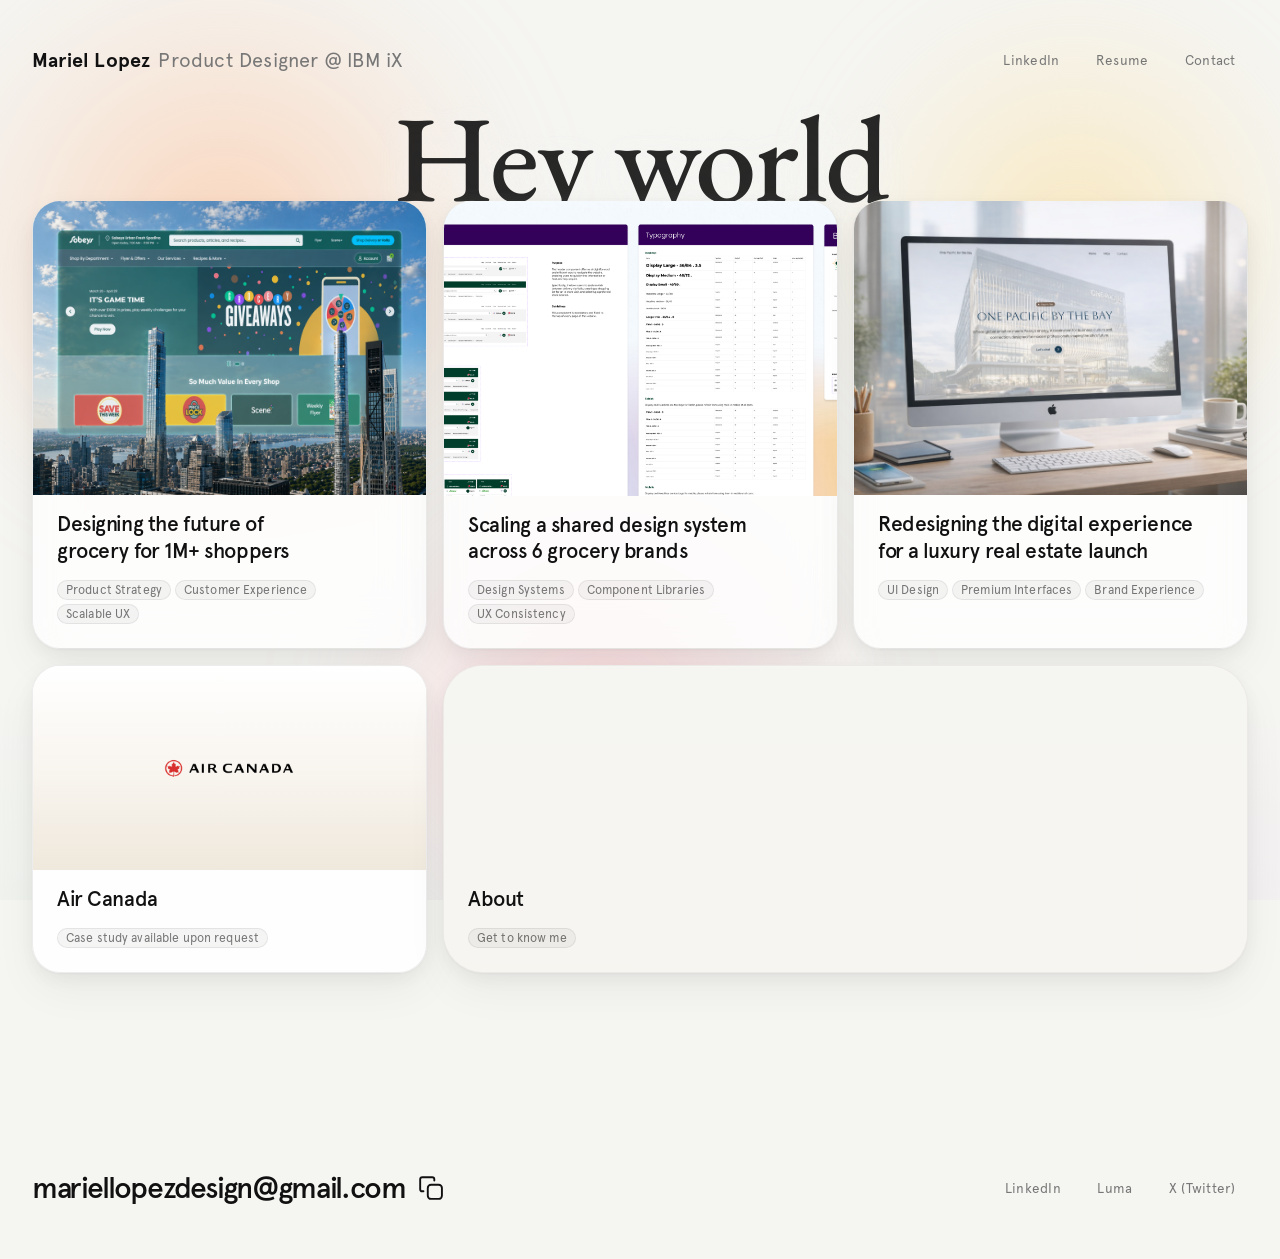
==== index.html @ 3e0211f6 "Remove dark mode and the theme toggle across the site. Keep the site light-only by dropping the togg" ====
<!DOCTYPE html>
<html lang="en">
<head>
  <meta charset="UTF-8" />
  <meta name="viewport" content="width=device-width, initial-scale=1.0" />
  <title>Mariel Lopez</title>
  <link rel="icon" type="image/png" sizes="32x32" href="favicon-32x32.png" />
  <link rel="icon" type="image/png" sizes="16x16" href="favicon-16x16.png" />
  <link rel="icon" type="image/png" href="favicon.png" />
  <link rel="apple-touch-icon" sizes="180x180" href="apple-touch-icon.png" />
  <link rel="shortcut icon" href="favicon.png" />
  <link rel="preconnect" href="https://fonts.googleapis.com" />
  <link rel="preconnect" href="https://fonts.gstatic.com" crossorigin />
  <link href="https://fonts.googleapis.com/css2?family=EB+Garamond:wght@400;500;600&display=swap" rel="stylesheet" />
  <link rel="stylesheet" href="fonts.css" />
  <link rel="stylesheet" href="spacing.css" />
  <link rel="stylesheet" href="nav.css" />
  <link rel="stylesheet" href="theme.css" />
  <link rel="stylesheet" href="page-transitions.css" />
  <link rel="stylesheet" href="layout.css" />
  <link rel="stylesheet" href="hover.css" />
  <link rel="stylesheet" href="icons.css" />
  <link rel="stylesheet" href="copy-email.css" />
  <style>
    *, *::before, *::after { box-sizing: border-box; margin: 0; padding: 0; }
    html {
      scroll-behavior: smooth;
      -webkit-text-size-adjust: 100%;
      text-size-adjust: 100%;
      overflow-x: visible;
      overflow-y: visible;
    }

    :root {
      --mono-serif: "Apercu Pro", "Helvetica Neue", Helvetica, Geist, Arial, sans-serif;
    }

    body {
      background: var(--page-bg);
      color: var(--body-color);
      overflow-x: visible;
      overflow-y: auto;
      --card-tag-font-size: clamp(11px, 0.95vw, 13px);
      --card-title-font-size: var(--h3-font-size);
    }

    .mono-nav .nav-etc {
      position: relative;
    }

    .mono-nav .nav-etc-tip {
      position: absolute;
      top: calc(100% + var(--popover-offset));
      left: 50%;
      transform: translateX(-50%);
      background: #fff;
      border: 1px solid rgba(0, 0, 0, 0.12);
      border-radius: 100px;
      padding: var(--popover-pad-y) var(--space-16);
      font-family: var(--mono-serif);
      font-size: 12px;
      font-weight: 300;
      font-style: italic;
      color: #555;
      text-transform: none;
      white-space: nowrap;
      pointer-events: none;
      opacity: 0;
      transition: opacity 0.2s ease;
      box-shadow: 0 4px 16px rgba(0, 0, 0, 0.06);
      z-index: 20;
    }

    .mono-nav .nav-etc:hover .nav-etc-tip,
    .mono-nav .nav-etc:focus-visible .nav-etc-tip {
      opacity: 1;
    }

    .visually-hidden {
      position: absolute;
      width: 1px;
      height: 1px;
      padding: 0;
      margin: -1px;
      overflow: hidden;
      clip: rect(0, 0, 0, 0);
      white-space: nowrap;
      border: 0;
    }

    .hero-sans {
      font-family: var(--mono-serif);
      max-width: 1440px;
      margin: 0 auto;
      padding: 0 0 var(--space-48);
    }

    .hero-sans-grid {
      display: grid;
      grid-template-columns: minmax(0, 1fr) minmax(260px, 0.95fr);
      gap: var(--space-64);
      align-items: center;
      margin-bottom: var(--space-48);
    }

    .hero-sans-copy {
      max-width: none;
      width: 100%;
    }

    .hero-sans-lead {
      font-size: clamp(22px, 2.35vw, 32px);
      font-weight: 400;
      line-height: 1.35;
      letter-spacing: -0.01em;
      color: #111;
    }

    .hero-sans-lead-muted {
      font-weight: 400;
      color: #777;
      letter-spacing: -0.01em;
    }

    .hero-sans-sub {
      margin-top: var(--space-24);
      font-size: clamp(15px, 1.35vw, 18px);
      font-weight: 400;
      line-height: 1.45;
      color: #111;
      opacity: 0.92;
    }

    .hero-sans-visual {
      display: flex;
      align-items: center;
      justify-content: center;
    }

    @keyframes blob1 {
      0%, 100% { transform: translate(0%, 0%)   scale(1);    }
      50%       { transform: translate(12%, 18%) scale(1.1);  }
    }
    @keyframes blob2 {
      0%, 100% { transform: translate(0%, 0%)    scale(1);    }
      50%       { transform: translate(18%, -10%) scale(0.93); }
    }
    @keyframes blob3 {
      0%, 100% { transform: translate(0%, 0%)    scale(1);    }
      50%       { transform: translate(-14%, 14%) scale(1.06); }
    }
    @keyframes blob4 {
      0%, 100% { transform: translate(0%, 0%)     scale(1);   }
      50%       { transform: translate(-16%, -18%) scale(1.12);}
    }
    @keyframes blob5 {
      0%, 100% { transform: translate(0%, 0%)   scale(1);    }
      50%       { transform: translate(8%, -12%) scale(0.9);  }
    }

    .hero-orb {
      width: min(100%, 520px);
      aspect-ratio: 1;
      border-radius: 50%;
      overflow: hidden;
      position: relative;
      flex-shrink: 0;
      background: #f0edf8;
    }

    .orb-blob {
      position: absolute;
      border-radius: 50%;
    }

    .orb-blob-1 {
      width: 80%; height: 80%;
      top: -20%; left: 0%;
      background: radial-gradient(circle, #8899e8 0%, transparent 68%);
      filter: blur(30px);
      animation: blob1 11s ease-in-out infinite;
    }

    .orb-blob-2 {
      width: 70%; height: 70%;
      top: 10%; left: -15%;
      background: radial-gradient(circle, #80c8d0 0%, transparent 68%);
      filter: blur(26px);
      animation: blob2 13s ease-in-out infinite;
    }

    .orb-blob-3 {
      width: 75%; height: 75%;
      top: 15%; right: -10%;
      background: radial-gradient(circle, #cc99d8 0%, transparent 68%);
      filter: blur(34px);
      animation: blob3 9s ease-in-out infinite;
    }

    .orb-blob-4 {
      width: 60%; height: 60%;
      bottom: -15%; right: 0%;
      background: radial-gradient(circle, #f09050 0%, transparent 68%);
      filter: blur(28px);
      animation: blob4 15s ease-in-out infinite;
    }

    .orb-blob-5 {
      width: 65%; height: 65%;
      top: 20%; left: 18%;
      background: radial-gradient(circle, #e0c8f0 0%, transparent 68%);
      filter: blur(38px);
      animation: blob5 12s ease-in-out infinite;
    }

    /* Wrapper is the positioning + hover context; tooltip is out-of-flow so it never pushes lines apart. */
    .hero-mono-star-tt {
      position: relative;
      display: inline-block;
      vertical-align: baseline;
    }

    .hero-mono-star-keyword {
      color: #111;
      font-weight: 500;
      text-decoration: underline;
      text-decoration-thickness: 1px;
      text-underline-offset: 3px;
      text-decoration-color: rgba(0, 0, 0, 0.35);
      cursor: pointer;
      transition: color 0.15s ease, text-decoration-color 0.15s ease, text-decoration-thickness 0.15s ease;
    }

    .hero-mono-star-keyword:hover,
    .hero-mono-star-keyword:focus-visible {
      color: #000;
      text-decoration-color: currentColor;
      text-decoration-thickness: 1.5px;
    }

    .hero-mono-star-cardtip {
      position: absolute;
      top: calc(100% + var(--popover-offset));
      right: 0;
      left: auto;
      width: max-content;
      max-width: min(260px, 62vw);
      padding: var(--popover-pad-y) var(--popover-pad-x);
      font-family: var(--mono-serif);
      font-size: clamp(11px, 1.05vw, 13px);
      font-weight: 400;
      line-height: 1.25;
      color: #111;
      text-align: left;
      text-decoration: none;
      border: 1px solid rgba(0, 0, 0, 0.12);
      border-radius: 8px;
      background: rgba(255, 255, 255, 0.96);
      box-shadow: 0 6px 20px rgba(0, 0, 0, 0.08);
      opacity: 0;
      visibility: hidden;
      z-index: 25;
      pointer-events: none;
      transition: opacity 0.18s ease, visibility 0.18s ease;
    }

    .hero-mono-star-tt:hover .hero-mono-star-cardtip,
    .hero-mono-star-tt:focus-within .hero-mono-star-cardtip {
      opacity: 1;
      visibility: visible;
    }

    .hero-mono-star-cardtip-title {
      display: block;
      font-weight: 600;
    }

    .hero-mono-star-cardtip-domain {
      display: block;
      margin-top: 0.15em;
      font-weight: 300;
      font-style: italic;
      opacity: 0.72;
    }

    @media (hover: none) {
      .hero-mono-star-tt:hover .hero-mono-star-cardtip {
        opacity: 0;
        visibility: hidden;
      }

      .hero-mono-star-tt:focus-within .hero-mono-star-cardtip {
        opacity: 1;
        visibility: visible;
      }
    }

    .hero-mono-scroll {
      display: block;
      width: fit-content;
      margin: 0 auto;
      font-family: var(--mono-serif);
      font-size: clamp(14px, 1.25vw, 17px);
      color: #111;
      text-decoration: none;
      letter-spacing: 0.06em;
      opacity: 0.72;
      transition: opacity 0.2s ease, transform 220ms cubic-bezier(0.22, 1, 0.36, 1), letter-spacing 180ms ease;
    }

    .hero-mono-scroll:hover,
    .hero-mono-scroll:focus-visible {
      opacity: 0.4;
    }

    /* ── BACKGROUND BLOBS ── */
    .bg-blobs {
      position: fixed;
      inset: 0;
      z-index: 0;
      pointer-events: none;
      overflow: hidden;
    }

    .bg-blob {
      position: absolute;
      border-radius: 50%;
      transition: opacity 0.45s cubic-bezier(0.22, 1, 0.36, 1);
    }

    /* Accent blobs — hidden by default, revealed on card hover */
    .bg-accent {
      opacity: 0;
      animation: none !important;
    }

    /* Sobeys — muted sage green */
    .bg-accent-sobeys-1 {
      width: 62vw; height: 62vw;
      top: -14%; left: -8%;
      background: radial-gradient(circle, rgba(155, 205, 175, 0.58) 0%, rgba(155, 205, 175, 0.18) 40%, transparent 62%);
      filter: blur(58px);
    }
    .bg-accent-sobeys-2 {
      width: 50vw; height: 50vw;
      bottom: -8%; right: 8%;
      background: radial-gradient(circle, rgba(135, 190, 158, 0.44) 0%, rgba(135, 190, 158, 0.12) 40%, transparent 62%);
      filter: blur(64px);
    }

    /* Design Systems — pale lavender */
    .bg-accent-design-1 {
      width: 60vw; height: 60vw;
      top: -10%; right: -8%;
      background: radial-gradient(circle, rgba(195, 178, 232, 0.58) 0%, rgba(195, 178, 232, 0.18) 40%, transparent 62%);
      filter: blur(58px);
    }
    .bg-accent-design-2 {
      width: 48vw; height: 48vw;
      bottom: -10%; left: 8%;
      background: radial-gradient(circle, rgba(172, 155, 218, 0.44) 0%, rgba(172, 155, 218, 0.12) 40%, transparent 62%);
      filter: blur(62px);
    }

    /* Air Canada — brand red */
    .bg-accent-air-canada-1 {
      width: 60vw; height: 60vw;
      top: -12%; left: -6%;
      background: radial-gradient(circle, rgba(230, 45, 65, 0.55) 0%, rgba(230, 45, 65, 0.17) 40%, transparent 62%);
      filter: blur(58px);
    }
    .bg-accent-air-canada-2 {
      width: 52vw; height: 52vw;
      bottom: -10%; right: 6%;
      background: radial-gradient(circle, rgba(200, 32, 52, 0.42) 0%, rgba(200, 32, 52, 0.11) 40%, transparent 62%);
      filter: blur(62px);
    }

    /* One Pacific — warm amber gold */
    .bg-accent-pacific-1 {
      width: 58vw; height: 58vw;
      top: -12%; right: -4%;
      background: radial-gradient(circle, rgba(235, 205, 140, 0.58) 0%, rgba(235, 205, 140, 0.18) 40%, transparent 62%);
      filter: blur(56px);
    }
    .bg-accent-pacific-2 {
      width: 48vw; height: 48vw;
      bottom: -12%; left: 14%;
      background: radial-gradient(circle, rgba(218, 185, 112, 0.44) 0%, rgba(218, 185, 112, 0.12) 40%, transparent 62%);
      filter: blur(60px);
    }

    /* About — soft sky / steel blue */
    .bg-accent-about-1 {
      width: 60vw; height: 60vw;
      top: -10%; right: -8%;
      background: radial-gradient(circle, rgba(190, 214, 232, 0.56) 0%, rgba(190, 214, 232, 0.17) 40%, transparent 62%);
      filter: blur(58px);
    }
    .bg-accent-about-2 {
      width: 48vw; height: 48vw;
      bottom: -10%; left: 8%;
      background: radial-gradient(circle, rgba(168, 196, 218, 0.42) 0%, rgba(168, 196, 218, 0.11) 40%, transparent 62%);
      filter: blur(62px);
    }

    /* Fade out base blobs on any featured card hover */
    body:has(.project-card--accent-sobeys:hover) .bg-blob-1,
    body:has(.project-card--accent-sobeys:hover) .bg-blob-2,
    body:has(.project-card--accent-sobeys:hover) .bg-blob-3,
    body:has(.project-card--accent-design-systems:hover) .bg-blob-1,
    body:has(.project-card--accent-design-systems:hover) .bg-blob-2,
    body:has(.project-card--accent-design-systems:hover) .bg-blob-3,
    body:has(.project-card--accent-one-pacific:hover) .bg-blob-1,
    body:has(.project-card--accent-one-pacific:hover) .bg-blob-2,
    body:has(.project-card--accent-one-pacific:hover) .bg-blob-3,
    body:has(.project-card--accent-air-canada:hover) .bg-blob-1,
    body:has(.project-card--accent-air-canada:hover) .bg-blob-2,
    body:has(.project-card--accent-air-canada:hover) .bg-blob-3,
    body:has(.project-card--accent-about:hover) .bg-blob-1,
    body:has(.project-card--accent-about:hover) .bg-blob-2,
    body:has(.project-card--accent-about:hover) .bg-blob-3,
    body:has(.project-card--accent-air-canada:focus-visible) .bg-blob-1,
    body:has(.project-card--accent-air-canada:focus-visible) .bg-blob-2,
    body:has(.project-card--accent-air-canada:focus-visible) .bg-blob-3,
    body:has(.project-card--accent-about:focus-visible) .bg-blob-1,
    body:has(.project-card--accent-about:focus-visible) .bg-blob-2,
    body:has(.project-card--accent-about:focus-visible) .bg-blob-3 { opacity: 0; }

    /* Fade in Sobeys blobs */
    body:has(.project-card--accent-sobeys:hover) .bg-accent-sobeys-1,
    body:has(.project-card--accent-sobeys:hover) .bg-accent-sobeys-2 { opacity: 1; }

    /* Fade in Design Systems blobs */
    body:has(.project-card--accent-design-systems:hover) .bg-accent-design-1,
    body:has(.project-card--accent-design-systems:hover) .bg-accent-design-2 { opacity: 1; }

    /* Fade in One Pacific blobs */
    body:has(.project-card--accent-one-pacific:hover) .bg-accent-pacific-1,
    body:has(.project-card--accent-one-pacific:hover) .bg-accent-pacific-2 { opacity: 1; }

    /* Fade in Air Canada blobs */
    body:has(.project-card--accent-air-canada:hover) .bg-accent-air-canada-1,
    body:has(.project-card--accent-air-canada:hover) .bg-accent-air-canada-2,
    body:has(.project-card--accent-air-canada:focus-visible) .bg-accent-air-canada-1,
    body:has(.project-card--accent-air-canada:focus-visible) .bg-accent-air-canada-2 { opacity: 1; }

    /* Fade in About blobs */
    body:has(.project-card--accent-about:hover) .bg-accent-about-1,
    body:has(.project-card--accent-about:hover) .bg-accent-about-2,
    body:has(.project-card--accent-about:focus-visible) .bg-accent-about-1,
    body:has(.project-card--accent-about:focus-visible) .bg-accent-about-2 { opacity: 1; }

    @media (prefers-reduced-motion: reduce) {
      .bg-blob { transition: none !important; }
    }

    .bg-blob-1 {
      width: 55vw; height: 55vw;
      top: -12%; left: -10%;
      background: radial-gradient(circle, rgba(255, 185, 140, 0.58) 0%, rgba(255, 185, 140, 0.18) 38%, transparent 62%);
      filter: blur(48px);
      animation: bg-drift-1 24s ease-in-out infinite;
    }

    .bg-blob-2 {
      width: 48vw; height: 48vw;
      top: -8%; right: -8%;
      background: radial-gradient(circle, rgba(255, 220, 140, 0.52) 0%, rgba(255, 220, 140, 0.16) 36%, transparent 60%);
      filter: blur(44px);
      animation: bg-drift-2 30s ease-in-out infinite;
    }

    .bg-blob-3 {
      width: 50vw; height: 50vw;
      bottom: -15%; left: 22%;
      background: radial-gradient(circle, rgba(255, 175, 185, 0.48) 0%, rgba(255, 175, 185, 0.14) 36%, transparent 60%);
      filter: blur(52px);
      animation: bg-drift-3 27s ease-in-out infinite;
    }

    .bg-noise {
      position: fixed;
      inset: 0;
      z-index: 0;
      pointer-events: none;
      background: url("textures/noise.png") repeat / 220px;
      opacity: 0.045;
      mix-blend-mode: multiply;
    }

    @keyframes bg-drift-1 {
      0%, 100% { transform: translate(0%,   0%);  }
      33%       { transform: translate(9%,  14%);  }
      66%       { transform: translate(-4%, 20%);  }
    }

    @keyframes bg-drift-2 {
      0%, 100% { transform: translate(0%,   0%);  }
      33%       { transform: translate(-11%, 9%);  }
      66%       { transform: translate(7%,  16%);  }
    }

    @keyframes bg-drift-3 {
      0%, 100% { transform: translate(0%,    0%); }
      33%       { transform: translate(13%,  -9%); }
      66%       { transform: translate(-7%, -13%); }
    }

    @media (prefers-reduced-motion: reduce) {
      .bg-blob { animation: none !important; }
    }

    @media (max-width: 768px) {
      .hero-sans-grid {
        grid-template-columns: 1fr;
        gap: var(--space-32);
      }

      .hero-sans-visual {
        order: -1;
        justify-content: flex-start;
      }

      .hero-orb {
        width: min(100%, 380px);
      }
    }

    .page {
      position: relative;
      z-index: 1;
      display: flex;
      flex-direction: column;
      align-items: stretch;
      gap: var(--page-section-gap);
      box-sizing: border-box;
      overflow-x: visible;
      overflow-y: visible;
    }

    /* ── FEATURED WORK ── */
    .work-section {
      width: 100%;
      position: relative;
      z-index: 1;
      overflow: visible;
      scroll-margin-top: var(--space-96);
      margin-top: 0;
      margin-bottom: 0;
      padding-bottom: 0;
    }

    .cards-grid {
      position: relative;
      z-index: 1;
      margin-top: 24px;
      margin-bottom: 0;
      padding-bottom: 0;
      transform: none;
      display: grid;
      grid-template-columns: repeat(3, minmax(0, 1fr));
      gap: var(--card-grid-gap-tight);
      align-items: stretch;
    }

    @media (min-width: 901px) {
      .home-page .cards-grid {
        width: 100%;
        margin-top: -8px;
        margin-left: auto;
        margin-right: auto;
        position: relative;
        z-index: 2;
        transform: none;
        grid-template-columns: repeat(3, 1fr);
        column-gap: var(--space-16);
        row-gap: var(--card-grid-gap-tight);
        align-items: stretch;
      }

      .cards-grid .project-card {
        position: relative;
        z-index: 2;
        background: rgba(255, 255, 255, 0.9);
        backdrop-filter: blur(22px) saturate(1.04);
        -webkit-backdrop-filter: blur(22px) saturate(1.04);
      }

      /* Top row: page-tinted gradient so cards melt into hero title below */
      .home-page .cards-grid .project-card:nth-child(-n+3):not(.about-card) {
        background: var(--hero-card-top-blend) !important;
        box-shadow:
          inset 0 28px 52px -20px color-mix(in srgb, var(--page-bg) 55%, transparent),
          0 6px 22px rgba(0, 0, 0, 0.055),
          0 18px 44px rgba(0, 0, 0, 0.048),
          0 1px 3px rgba(0, 0, 0, 0.04);
      }

      html.dark-theme .home-page .cards-grid .project-card:nth-child(-n+3):not(.about-card) {
        box-shadow:
          inset 0 32px 56px -18px color-mix(in srgb, var(--page-bg) 70%, transparent),
          0 6px 22px rgba(0, 0, 0, 0.2),
          0 18px 44px rgba(0, 0, 0, 0.16),
          0 1px 3px rgba(0, 0, 0, 0.12);
      }

      .cards-grid .project-card:nth-child(-n+3) {
        margin-top: 0;
        align-self: stretch;
        border-top: none;
      }

      .cards-grid .project-card:nth-child(-n+3) .card-image {
        flex: 0 0 auto;
        aspect-ratio: 4 / 3;
        max-height: none;
        margin: 0;
        width: 100%;
      }

      .cards-grid .project-card:nth-child(-n+3) .card-footer {
        padding: var(--card-footer-padding);
      }

      .cards-grid .project-card:nth-child(n+4),
      .cards-grid .second-row-card {
        min-height: var(--card-min-row-secondary);
        height: 100%;
        align-self: stretch;
      }

      .cards-grid .second-row-card .card-footer {
        min-height: 0;
        margin-top: 0;
        padding: var(--space-16) var(--space-24) var(--space-24);
        gap: var(--card-secondary-title-gap);
      }

      .cards-grid .second-row-card .card-title-wrap,
      .cards-grid .second-row-card .card-tags {
        margin-top: 0;
        margin-bottom: 0;
      }

      .cards-grid .air-canada-card .card-image {
        flex: 1 1 auto;
        aspect-ratio: unset;
        height: auto;
        min-height: var(--card-air-canada-media);
        max-height: none;
        margin: 0;
        width: 100%;
        display: flex;
        align-items: center;
        justify-content: center;
      }
    }

    @media (max-width: 985px) {
      .cards-grid {
        max-width: none;
        margin: 0;
        width: 100%;
      }
    }

    .project-card {
      container-type: inline-size;
      position: relative;
      z-index: 1;
      isolation: isolate;
      height: 100%;
      align-self: stretch;
      background: var(--surface-glass);
      backdrop-filter: blur(20px);
      -webkit-backdrop-filter: blur(20px);
      border: 1px solid var(--surface-border);
      border-radius: 28px;
      overflow: hidden;
      display: flex;
      flex-direction: column;
      gap: 0;
      text-decoration: none;
      color: var(--page-ink);
      box-shadow:
        0 6px 22px rgba(0, 0, 0, 0.055),
        0 18px 44px rgba(0, 0, 0, 0.048),
        0 1px 3px rgba(0, 0, 0, 0.04);
      transition:
        box-shadow 0.35s ease,
        background 0.35s ease,
        border-color 0.35s ease;
    }

    .project-card:not(.no-hover):hover,
    .project-card:not(.no-hover):focus-visible {
      box-shadow:
        0 14px 42px rgba(0, 0, 0, 0.092),
        0 36px 76px rgba(0, 0, 0, 0.068),
        0 4px 14px rgba(0, 0, 0, 0.045);
      background: var(--surface-glass-hover);
    }

    /* Featured project cards — subtle brand-tinted ambient shadow on hover */
    .project-card--accent-sobeys:hover,
    .project-card--accent-sobeys:focus-visible {
      box-shadow:
        0 14px 42px rgba(0, 0, 0, 0.078),
        0 36px 78px rgba(28, 118, 102, 0.22),
        0 10px 34px rgba(18, 92, 82, 0.12),
        0 4px 14px rgba(12, 72, 64, 0.06);
    }

    .project-card--accent-design-systems:hover,
    .project-card--accent-design-systems:focus-visible {
      box-shadow:
        0 14px 42px rgba(0, 0, 0, 0.078),
        0 36px 78px rgba(92, 68, 168, 0.21),
        0 10px 36px rgba(72, 52, 148, 0.11),
        0 4px 14px rgba(56, 42, 128, 0.055);
    }

    .project-card--accent-one-pacific:hover,
    .project-card--accent-one-pacific:focus-visible {
      box-shadow:
        0 14px 42px rgba(0, 0, 0, 0.078),
        0 36px 78px rgba(176, 138, 72, 0.24),
        0 10px 34px rgba(148, 112, 48, 0.13),
        0 4px 14px rgba(128, 96, 40, 0.065);
    }

    .project-card--accent-air-canada:hover,
    .project-card--accent-air-canada:focus-visible {
      box-shadow:
        0 14px 42px rgba(0, 0, 0, 0.078),
        0 36px 78px rgba(210, 38, 58, 0.24),
        0 10px 34px rgba(185, 28, 48, 0.13),
        0 4px 14px rgba(160, 22, 42, 0.065);
    }

    .project-card--accent-about:hover,
    .project-card--accent-about:focus-visible {
      box-shadow:
        0 14px 42px rgba(0, 0, 0, 0.078),
        0 36px 78px rgba(100, 145, 180, 0.18),
        0 10px 36px rgba(80, 125, 160, 0.09),
        0 4px 14px rgba(60, 100, 135, 0.045);
    }

    @media (min-width: 901px) {
      .project-card--accent-air-canada:hover,
      .project-card--accent-air-canada:focus-visible {
        background: linear-gradient(180deg, #ffffff 0%, #f8f4ee 48%, #efe8dc 58%, var(--surface-glass) 100%);
      }

      .cards-grid .project-card:nth-child(-n+3):hover,
      .cards-grid .project-card:nth-child(-n+3):focus-visible {
        border-top: none;
      }
    }

    /* About card: whisper-soft wash (ivory / beige / blush, barely-there cool) */
    /* About card: 4-layer system — gradient / photo / overlay / text */
    .project-card.about-card {
      border-radius: 40px;
      border: 1px solid rgba(0, 0, 0, 0.045);
      backdrop-filter: none;
      -webkit-backdrop-filter: none;
      box-shadow:
        inset 0 1px 0 rgba(255, 255, 255, 0.42),
        0 6px 22px rgba(0, 0, 0, 0.055),
        0 18px 44px rgba(0, 0, 0, 0.048),
        0 1px 3px rgba(0, 0, 0, 0.04);
      background: #f7f5f0;
    }

    .project-card.about-card:hover,
    .project-card.about-card:focus-visible {
      background: #f7f5f0;
    }

    /* Layer 1: Soft blurred gradient — wave shifts on hover */
    .about-card::before {
      content: "";
      position: absolute;
      inset: -12%;
      border-radius: inherit;
      z-index: 0;
      pointer-events: none;
      background: #f5f5f2;
      filter: blur(24px);
      opacity: 0.88;
      transform: scale(1.08) translateX(-4%);
      transition:
        transform 0.88s cubic-bezier(0.22, 1, 0.36, 1),
        opacity 0.88s cubic-bezier(0.22, 1, 0.36, 1),
        background 0.88s cubic-bezier(0.22, 1, 0.36, 1);
    }

    .about-card:hover::before,
    .about-card:focus-visible::before {
      background: #f5f5f2;
      transform: scale(1.14) translateX(4%);
      opacity: 0.72;
    }

    /* Layer 2: Photo — light white wash baked into the image layer */
    .about-card-photo {
      position: absolute;
      inset: 0;
      border-radius: inherit;
      z-index: 1;
      pointer-events: none;
      background-color: #f7f5f0;
      background-image:
        linear-gradient(
          to bottom,
          rgba(255, 255, 255, 0.78) 0%,
          rgba(247, 245, 240, 0.82) 100%
        ),
        url("photo-mariel2.jpeg");
      background-position: center, center 42%;
      background-size: cover, cover;
      background-repeat: no-repeat, no-repeat;
      filter: saturate(0.88) contrast(0.93) brightness(1.06);
      opacity: 0;
      transition: opacity 0.7s cubic-bezier(0.22, 1, 0.36, 1);
      transition-delay: 0.12s;
    }

    .about-card:hover .about-card-photo,
    .about-card:focus-visible .about-card-photo {
      opacity: 1;
      filter: saturate(0.94) contrast(0.96) brightness(1.04);
    }

    /* Layer 3: Cream readability overlay */
    .about-card::after {
      content: "";
      position: absolute;
      inset: 0;
      z-index: 2;
      border-radius: inherit;
      pointer-events: none;
      background: linear-gradient(to bottom,
        rgba(247, 245, 240, 0.04) 0%,
        rgba(247, 245, 240, 0.62) 100%);
      opacity: 1;
      transition: opacity 0.7s cubic-bezier(0.22, 1, 0.36, 1);
    }

    .about-card:hover::after,
    .about-card:focus-visible::after {
      background: linear-gradient(to bottom,
        rgba(247, 245, 240, 0.02) 0%,
        rgba(247, 245, 240, 0.36) 100%);
    }

    /* Layer 4: Noise — same treatment as site-wide noise */
    .about-card-noise {
      position: absolute;
      inset: 0;
      border-radius: inherit;
      z-index: 3;
      pointer-events: none;
      background: url("textures/noise.png") repeat / 220px;
      opacity: 0.028;
      mix-blend-mode: multiply;
    }

    .project-card.no-hover {
      cursor: default;
    }

    .project-card.no-hover:hover,
    .project-card.no-hover:focus-visible {
      transform: none;
      box-shadow: none;
      background: var(--surface-glass);
    }

    /* Card image — fills top of card edge-to-edge; card overflow:hidden clips top corners */
    .card-image {
      margin: 0;
      border-radius: 0;
      border: none;
      box-shadow: none;
      overflow: hidden;
      flex: 0 0 auto;
      width: 100%;
      min-height: auto;
      max-height: none;
      aspect-ratio: 4 / 3;
      line-height: 0;
      background: transparent;
    }

    @media (min-width: 641px) {
      .cards-grid .project-card:nth-child(-n+3) .card-image {
        flex: 0 0 auto;
        max-height: none;
        width: 100%;
      }
    }

    .card-image img {
      width: 100%;
      height: 100%;
      object-fit: cover;
      display: block;
      margin-bottom: -1px;
    }

    .card-image--logo {
      background: linear-gradient(180deg, #ffffff 0%, #f8f4ee 55%, #efe8dc 100%);
    }

    .air-canada-card .card-image--logo {
      background: linear-gradient(180deg, #ffffff 0%, #f8f4ee 55%, #efe8dc 100%);
    }

    .card-image--logo img {
      object-fit: contain;
      padding: 12%;
    }

    /* Card footer — no reserved box; title area is text only */
    .card-footer {
      min-height: 0;
      padding: var(--card-footer-padding);
      display: flex;
      flex-direction: column;
      align-items: flex-start;
      gap: var(--card-footer-gap);
      margin-top: 0;
      flex: 0 0 auto;
      flex-shrink: 0;
      min-width: 0;
      text-align: left;
      background: transparent;
      border: none;
      box-shadow: none;
    }

    /* Slot-machine title */
    .card-title-wrap {
      overflow: visible;
      position: relative;
      min-width: 0;
      width: 100%;
      text-align: left;
      background: transparent;
      border: none;
      box-shadow: none;
      outline: none;
    }

    .cards-grid .project-card:nth-child(-n+3) .card-title-wrap {
      min-height: calc(var(--card-title-font-size) * 2 * var(--h3-line-height));
    }

    .card-title-original,
    .card-title-clone {
      max-width: 100%;
      font-family: var(--mono-serif);
      font-size: var(--card-title-font-size);
      font-weight: var(--h3-font-weight);
      line-height: var(--h3-line-height);
      letter-spacing: var(--h3-letter-spacing);
      color: var(--card-title-ink);
      text-align: left;
      margin: 0;
      background: transparent;
      border: none;
      box-shadow: none;
      transition: color 0.3s ease;
    }

    .card-title-original {
      display: -webkit-box;
      -webkit-box-orient: vertical;
      -webkit-line-clamp: 2;
      white-space: normal;
      text-wrap: balance;
      overflow-wrap: break-word;
      overflow: hidden;
    }

    .card-title-clone {
      position: absolute;
      width: 1px;
      height: 1px;
      padding: 0;
      margin: -1px;
      overflow: hidden;
      clip: rect(0, 0, 0, 0);
      white-space: nowrap;
      border: 0;
    }

    .card-tags {
      display: flex;
      flex-wrap: wrap;
      gap: 4px;
      min-width: 0;
    }

    .card-pill {
      display: inline-flex;
      align-items: center;
      font-family: var(--mono-serif);
      font-size: var(--card-tag-font-size);
      font-weight: 400;
      line-height: 1;
      color: var(--card-meta-ink);
      letter-spacing: 0.01em;
      padding: 3px 8px;
      border-radius: 100px;
      border: 1px solid var(--surface-border);
      background: rgba(0, 0, 0, 0.04);
      white-space: nowrap;
      transition: color 0.3s ease;
    }

    /* Nav-style cards (no image) — About in second row */
    .project-card--nav.about-card {
      justify-content: flex-start;
      min-height: var(--card-min-row-secondary);
      height: 100%;
    }

    /* Second row — shared title/tag spacing (Air Canada + About) */
    .cards-grid .second-row-card .card-footer {
      gap: var(--card-secondary-title-gap);
      padding: var(--space-16) var(--space-24) var(--space-24);
      min-height: 0;
      margin-top: 0;
    }

    .cards-grid .second-row-card .card-title-wrap,
    .cards-grid .second-row-card .card-tags {
      margin-top: 0;
      margin-bottom: 0;
    }

    /* Bottom row: Air Canada + About (About spans 2 cols from 641px+) */
    .about-card {
      grid-column: span 1;
      min-height: var(--card-min-row-secondary);
      height: 100%;
      position: relative;
      overflow: hidden;
    }

    @media (min-width: 641px) {
      .about-card {
        grid-column: span 2;
      }
    }

    .air-canada-card {
      grid-column: span 1;
    }

    .utility-card,
    .air-canada-card,
    .second-row-card {
      min-height: var(--card-min-row-secondary);
      height: 100%;
    }

    .about-card.second-row-card,
    .about-card.project-card--nav {
      min-height: var(--card-min-row-secondary);
      height: 100%;
      padding: 0;
    }

    .second-row-card {
      padding: var(--card-secondary-pad);
      box-sizing: border-box;
    }

    .about-card-content {
      position: absolute;
      bottom: 0;
      left: 0;
      right: 0;
      top: auto;
      z-index: 4;
      display: flex;
      flex-direction: column;
      align-items: stretch;
      justify-content: flex-end;
      min-height: 0;
      max-height: none;
      flex: 0 0 auto;
      padding: 0;
      box-sizing: border-box;
    }

    .about-card-content .card-footer {
      width: 100%;
    }

    /* Air Canada: teaser tile — fixed logo band; override second-row-card padding so image fills to top */
    .air-canada-card.second-row-card {
      display: flex;
      flex-direction: column;
      padding: 0;
    }

    .air-canada-card .card-image {
      flex: 1 1 auto;
      aspect-ratio: unset;
      height: auto;
      min-height: var(--card-air-canada-media);
      max-height: none;
      margin: 0;
      width: 100%;
      display: flex;
      align-items: center;
      justify-content: center;
    }

    .air-canada-card .card-image--logo img {
      width: 260px;
      max-width: 75%;
      height: auto;
      object-fit: contain;
      object-position: center;
      display: block;
    }

    .air-canada-card.second-row-card .card-footer {
      flex: 0 0 auto;
    }

    /* Icon in cards and links */
    .card-icon {
      display: inline-block;
      vertical-align: middle;
      flex-shrink: 0;
      transition: opacity 0.3s ease, color 0.3s ease;
      opacity: 0.7;
    }

    @media (max-width: 1024px) {
      :root {
        --card-featured-media-ratio: 4 / 3;
        --card-utility-band-h: clamp(160px, 22vw, 200px);
        --card-utility-h: calc(var(--card-utility-band-h) + 5.5rem);
      }

      .cards-grid { grid-template-columns: repeat(2, minmax(0, 1fr)); }

      /* One Pacific + Air Canada — same media width / height (4:3 like featured row) */
      .cards-grid .project-card--accent-one-pacific .card-image,
      .cards-grid .air-canada-card .card-image {
        flex: 0 0 auto;
        aspect-ratio: var(--card-featured-media-ratio);
        width: 100%;
        height: auto;
        min-height: 0;
        max-height: none;
        overflow: hidden;
      }

      .cards-grid .project-card:nth-child(-n+3) .card-pill {
        font-size: calc(var(--card-tag-font-size) * 0.94);
        letter-spacing: -0.01em;
      }

      /* About spans 2 cols; Air Canada hugs 4:3 media + footer */
      .about-card {
        grid-column: span 2;
      }

      .about-card.second-row-card {
        display: flex;
        flex-direction: column;
        min-height: var(--card-utility-h);
        height: 100%;
        align-self: stretch;
      }

      .air-canada-card.second-row-card {
        display: flex;
        flex-direction: column;
        min-height: 0;
        height: auto;
        align-self: stretch;
      }

      .project-card--nav.about-card.second-row-card {
        min-height: var(--card-utility-h);
        padding: 0;
      }

      .project-card--accent-one-pacific,
      .air-canada-card {
        grid-column: span 1;
      }

      .cards-grid .about-card,
      .cards-grid .project-card:nth-child(5) {
        align-self: stretch;
        min-height: var(--card-utility-h);
      }

      .cards-grid .air-canada-card {
        min-height: 0;
      }

      /* Touch / tablet — no hover; show photo glimpse by default */
      .about-card::before {
        background: #f5f5f2;
        transform: scale(1.14) translateX(4%);
        opacity: 0.72;
      }

      .about-card-photo {
        opacity: 1;
        filter: saturate(0.94) contrast(0.96) brightness(1.04);
        transition-delay: 0s;
      }

      .about-card::after {
        background: linear-gradient(to bottom,
          rgba(247, 245, 240, 0.02) 0%,
          rgba(247, 245, 240, 0.36) 100%);
      }
    }

    @media (prefers-reduced-motion: reduce) {
      .mono-nav > a:not(.hero-name),
      .hero-name,
      .hero-mono-scroll {
        transition-duration: 0.05s;
      }

      .mono-logo-original,
      .mono-logo-clone,
      .card-title-original,
      .card-title-clone,
      .card-image img,
      .card-icon {
        transition-duration: 0.05s !important;
      }

      .orb-blob { animation: none !important; }

      .about-card::before {
        animation: none !important;
        transition: opacity 0.12s ease !important;
        transform: scale(1.08) translateX(-4%) !important;
      }

      .about-card:hover::before,
      .about-card:focus-visible::before {
        transform: scale(1.08) translateX(-4%) !important;
      }

      .about-card-photo {
        transition: opacity 0.12s ease !important;
        transition-delay: 0s !important;
      }

      .big-hover-title {
        filter: none !important;
        transform: translateY(0) !important;
      }

      @media (min-width: 901px) {
        .cards-grid {
          margin-top: -16px !important;
          transform: none !important;
        }
      }

      .project-card,
      .project-card:hover,
      .project-card:focus-visible {
        backdrop-filter: none !important;
        -webkit-backdrop-filter: none !important;
      }

    }

    @media (max-width: 985px) {
      .page { gap: var(--page-section-gap); padding-top: 0; }
      body { --home-hero-title-gap: 0; }
      .work-section {
        margin-top: 0;
        margin-bottom: 0;
        padding-bottom: 0;
      }

      .cards-grid {
        margin-top: 0;
        transform: none;
      }
    }

    .cards-grid .project-card:last-child,
    .cards-grid .about-card,
    .cards-grid .air-canada-card {
      margin-bottom: 0;
    }

    @media (max-width: 985px) {
      body {
        --card-tag-font-size: clamp(11px, 2.75vw, 14px);
      }

      .card-title-original,
      .card-title-clone {
        letter-spacing: -0.01em;
      }
    }

    @media (max-width: 640px) {
      :root {
        --card-featured-media-h: 280px;
        --card-utility-band-h: var(--card-featured-media-h);
        --card-utility-h: calc(var(--card-featured-media-h) + 5.75rem);
      }

      .page {
        padding-top: 0;
        gap: var(--page-section-gap);
      }

      .cards-grid {
        grid-template-columns: minmax(0, 1fr);
        align-items: stretch;
        gap: 20px;
      }

      .cards-grid .project-card {
        display: flex;
        flex-direction: column;
        min-height: auto;
        height: auto;
        max-height: none;
        padding-bottom: 0;
        aspect-ratio: auto;
        position: sticky;
        top: var(--site-nav-height);
      }

      .cards-grid .project-card:not(.air-canada-card):not(.about-card) .card-image {
        flex: 0 0 auto;
        height: var(--card-featured-media-h);
        min-height: var(--card-featured-media-h);
        max-height: var(--card-featured-media-h);
        aspect-ratio: auto;
        overflow: hidden;
      }

      .cards-grid .project-card:not(.air-canada-card):not(.about-card) .card-image img {
        width: 100%;
        height: 100%;
        object-fit: cover;
      }

      /* Air Canada — same media height as One Pacific on mobile */
      .cards-grid .air-canada-card .card-image,
      .cards-grid .air-canada-card .card-image--logo {
        flex: 0 0 var(--card-featured-media-h);
        height: var(--card-featured-media-h);
        min-height: var(--card-featured-media-h);
        max-height: var(--card-featured-media-h);
        aspect-ratio: auto;
        width: 100%;
        overflow: hidden;
      }

      .cards-grid .project-card .card-footer,
      .cards-grid .second-row-card .card-footer,
      .cards-grid .project-card:nth-child(-n+3) .card-footer {
        display: flex;
        flex-direction: column;
        justify-content: flex-start;
        align-items: flex-start;
        flex: 0 0 auto;
        min-height: 0;
        height: auto;
        padding: 20px 20px 18px;
        gap: 10px;
        margin-top: 0;
      }

      .cards-grid .project-card .card-title-wrap,
      .cards-grid .project-card:nth-child(-n+3) .card-title-wrap {
        min-height: 0;
        margin-top: 0;
        margin-bottom: 0;
      }

      .cards-grid .project-card .card-title-original {
        line-height: var(--h3-line-height);
      }

      .cards-grid .project-card .card-tags {
        margin-top: 0;
        gap: 6px;
      }

      .cards-grid .project-card::after {
        display: none;
      }

      /* About utility card — same height as other mobile cards; Air Canada matches One Pacific media */
      .about-card.second-row-card {
        min-height: var(--card-utility-h);
        height: auto;
        display: flex;
        flex-direction: column;
      }

      .air-canada-card.second-row-card {
        min-height: 0;
        height: auto;
        display: flex;
        flex-direction: column;
      }

      .cards-grid .project-card:nth-child(1) { z-index: 1; }
      .cards-grid .project-card:nth-child(2) { z-index: 2; }
      .cards-grid .project-card:nth-child(3) { z-index: 3; }
      .cards-grid .project-card:nth-child(4) { z-index: 4; }
      .cards-grid .project-card:nth-child(5) { z-index: 5; }

      .about-card,
      .utility-card,
      .air-canada-card {
        grid-column: span 1;
      }

      .cards-grid .air-canada-card .card-image,
      .cards-grid .air-canada-card .card-image--logo {
        display: flex;
        align-items: center;
        justify-content: center;
        padding: 32px 24px;
      }


      .cards-grid .air-canada-card .card-image--logo img {
        width: auto;
        max-width: 78%;
        height: auto;
        max-height: 90px;
        object-fit: contain;
        object-position: center;
        padding: 0;
        display: block;
      }
    }

    @media (min-width: 986px) and (max-width: 955px) {
      .mono-nav { gap: var(--space-16) var(--space-16); }
    }

    /* ── BIG HOVER TITLE (background anchor; cards layer on top) ── */
    .home-hero-mono.navbar,
    .hero-title-wrapper,
    .hero-title-inner,
    .hero-text-wrapper,
    .bg-noise {
      overflow-x: visible;
      overflow-y: visible;
    }

    .hero-title-wrapper {
      position: relative;
      top: auto;
      left: auto;
      right: auto;
      width: 100%;
      max-width: none;
      margin-top: 0;
      margin-bottom: 24px;
      overflow: visible;
      pointer-events: none;
      z-index: 0;
      display: flex;
      justify-content: center;
      align-items: flex-start;
      box-sizing: border-box;
      padding-inline: var(--content-pad);
    }

    /* Gradient mask — sharp top, soft bottom melt into cards (no text blur) */
    .hero-title-inner {
      display: block;
      margin-inline: auto;
      max-width: 100%;
      text-align: center;
      overflow: visible;
      padding: 0.06em 0.18em 0.85em;
      box-sizing: content-box;
      -webkit-mask-image: var(--hero-title-fade);
      mask-image: var(--hero-title-fade);
      -webkit-mask-size: 100% 100%;
      mask-size: 100% 100%;
      -webkit-mask-repeat: no-repeat;
      mask-repeat: no-repeat;
      -webkit-mask-position: center bottom;
      mask-position: center bottom;
      -webkit-mask-mode: alpha;
      mask-mode: alpha;
    }

    .big-hover-title,
    .hero-title,
    .large-title {
      position: relative;
      z-index: 0;
      display: block;
      width: max-content;
      max-width: 100%;
      margin-inline: auto;
      padding: 0.02em 0.12em 0;
      box-sizing: content-box;
      font-family: "EB Garamond", "Times New Roman", Times, serif;
      font-size: clamp(3.25rem, calc((100vw - clamp(3.5rem, 11vw, 9rem)) / 9.25), 11rem);
      font-weight: 500;
      letter-spacing: -0.02em;
      line-height: 0.95;
      color: rgba(17, 17, 17, 0.9);
      text-shadow:
        0 -0.06em 0.2em color-mix(in srgb, var(--page-bg) 40%, transparent),
        0 0.1em 0.28em color-mix(in srgb, var(--page-bg) 65%, transparent);
      white-space: nowrap;
      text-align: center;
      text-wrap: nowrap;
      overflow: visible;
      pointer-events: none;
      opacity: 1;
      filter: blur(0px);
      user-select: none;
      will-change: transform, opacity, filter;
    }

    @media (max-width: 1200px) {
      .big-hover-title,
      .hero-title {
        font-size: clamp(3rem, calc((100vw - clamp(3rem, 10vw, 7rem)) / 9.25), 8rem);
      }
    }

    @media (max-width: 768px) {
      .big-hover-title,
      .hero-title {
        font-size: clamp(2.75rem, calc((100vw - 3rem) / 8.5), 5.5rem);
        white-space: normal;
        line-height: 1.05;
        text-wrap: balance;
      }
    }

    @media (min-width: 986px) and (max-width: 1200px) {
      .hero-title-inner {
        padding-bottom: 0.72em;
      }
    }

    @media (min-width: 986px) {
      .home-page .hero-title-wrapper {
        position: relative;
        z-index: 0;
        margin-bottom: -24px;
        pointer-events: none;
      }

      .hero-title-inner {
        padding-bottom: 0.95em;
        -webkit-mask-size: 100% 108%;
        mask-size: 100% 108%;
      }

      .big-hover-title,
      .hero-title {
        opacity: 1;
        filter: none;
        -webkit-mask-image: none;
        mask-image: none;
      }

      .home-page .page {
        z-index: 2;
        isolation: isolate;
      }
    }

    @media (min-width: 1440px) {
      .home-page .hero-title-wrapper {
        margin-bottom: -32px;
      }

      .hero-title-inner {
        padding-bottom: 1.05em;
      }
    }

    /* ── CUSTOM CURSOR ── */
    .custom-cursor {
      position: fixed;
      top: 0;
      left: 0;
      width: 130px;
      height: 130px;
      border-radius: 50%;
      background: radial-gradient(circle, rgba(255,255,255,1) 0%, rgba(255,255,255,0.55) 30%, rgba(255,255,255,0) 68%);
      pointer-events: none;
      z-index: 9999;
      opacity: 0;
      visibility: hidden;
      transform: translate(-50%, -50%);
      transition:
        opacity 0.22s cubic-bezier(0.22, 1, 0.36, 1),
        visibility 0.22s cubic-bezier(0.22, 1, 0.36, 1),
        transform 0.22s cubic-bezier(0.22, 1, 0.36, 1);
      will-change: left, top;
    }

    .custom-cursor::after {
      content: "";
      display: none;
      pointer-events: none;
    }

    .custom-cursor.is-pill {
      width: auto;
      height: auto;
      display: inline-flex;
      align-items: center;
      border-radius: 10px;
      background: var(--about-chip-bg, rgba(253, 251, 247, 0.92));
      border: 1px solid var(--about-chip-border, rgba(0, 0, 0, 0.07));
      box-shadow:
        0 4px 18px rgba(0, 0, 0, 0.08);
      padding: 9px 14px 9px 12px;
      backdrop-filter: blur(10px) saturate(1.02);
      -webkit-backdrop-filter: blur(10px) saturate(1.02);
      transform: translate(-50%, -50%) scale(0.96);
    }

    .custom-cursor.is-pill::after {
      content: attr(data-label);
      display: block;
      font-family: var(--mono-serif);
      font-size: 12px;
      font-weight: 500;
      letter-spacing: 0.04em;
      white-space: nowrap;
      line-height: 1;
      color: var(--about-ink-muted, rgba(0, 0, 0, 0.48));
    }

    .custom-cursor.is-visible {
      opacity: 1;
      visibility: visible;
      transform: translate(-50%, -50%) scale(1);
    }

    /* Hide native cursor on interactive cards so the custom one shows */
    .work-section .project-card:not(.no-hover) {
      cursor: none;
    }

    @media (max-width: 985px) {
      .hero-title-wrapper { display: none; }
    }

  </style>
  <link rel="stylesheet" href="footer.css" />
</head>
<body class="home-page">
  <script src="transitions-boot.js"></script>
  <div class="bg-blobs" aria-hidden="true">
    <div class="bg-blob bg-blob-1"></div>
    <div class="bg-blob bg-blob-2"></div>
    <div class="bg-blob bg-blob-3"></div>
    <div class="bg-blob bg-accent bg-accent-sobeys-1"></div>
    <div class="bg-blob bg-accent bg-accent-sobeys-2"></div>
    <div class="bg-blob bg-accent bg-accent-design-1"></div>
    <div class="bg-blob bg-accent bg-accent-design-2"></div>
    <div class="bg-blob bg-accent bg-accent-pacific-1"></div>
    <div class="bg-blob bg-accent bg-accent-pacific-2"></div>
    <div class="bg-blob bg-accent bg-accent-air-canada-1"></div>
    <div class="bg-blob bg-accent bg-accent-air-canada-2"></div>
    <div class="bg-blob bg-accent bg-accent-about-1"></div>
    <div class="bg-blob bg-accent bg-accent-about-2"></div>
  </div>
  <div class="bg-noise" aria-hidden="true"></div>
  <div class="hero-title-wrapper" aria-hidden="true">
    <div class="hero-title-inner">
      <div id="big-hover-title" class="big-hover-title hero-title">Hey world</div>
    </div>
  </div>
  <div id="custom-cursor" class="custom-cursor" aria-hidden="true"></div>
  <div class="home-hero-mono navbar">
    <header class="mono-header site-header">
      <div class="page-container header-inner">
      <nav class="mono-nav site-nav" aria-label="Main">
        <div class="nav-left">
          <h1 class="hero-line">
            <a href="index.html" class="hero-name link-hover" aria-label="Mariel Lopez, home">
              <span class="mono-logo-slot">
                <span class="mono-logo-original">Mariel Lopez</span>
                <span class="mono-logo-clone" aria-hidden="true">Mariel Lopez</span>
              </span>
            </a><span class="hero-rotating">Product Designer @&nbsp;<a class="hero-rotating-link link-with-arrow" href="https://www.ibm.com/consulting/ibmix" target="_blank" rel="noopener noreferrer"><span class="hero-rotating-link-label">IBM iX</span><svg class="arrow" xmlns="http://www.w3.org/2000/svg" viewBox="5 5 14 14" fill="none" stroke="currentColor" stroke-linecap="round" stroke-linejoin="round" aria-hidden="true"><path d="M7 7h10v10"/><path d="M7 17 17 7"/></svg></a></span>
          </h1>
        </div>
        <div class="nav-right">
          <div class="nav-links site-nav-links">
            <a class="nav-contact-link site-nav-link link-with-arrow" href="https://www.linkedin.com/in/mariel-lopez/" target="_blank" rel="noopener noreferrer"><span class="link-with-arrow-label">LinkedIn</span><svg class="arrow" xmlns="http://www.w3.org/2000/svg" viewBox="5 5 14 14" fill="none" stroke="currentColor" stroke-linecap="round" stroke-linejoin="round" aria-hidden="true"><path d="M7 7h10v10"/><path d="M7 17 17 7"/></svg></a>
            <a class="nav-contact-link site-nav-link link-with-arrow" href="https://drive.google.com/file/d/1HT2FcuIwYNYXt00IsOKhti0plwNZEdIb/view?usp=sharing" target="_blank" rel="noopener noreferrer"><span class="link-with-arrow-label">Resume</span><svg class="arrow" xmlns="http://www.w3.org/2000/svg" viewBox="5 5 14 14" fill="none" stroke="currentColor" stroke-linecap="round" stroke-linejoin="round" aria-hidden="true"><path d="M7 7h10v10"/><path d="M7 17 17 7"/></svg></a>
            <a class="nav-contact-link site-nav-link link-with-arrow" href="mailto:mariellopezdesign@gmail.com"><span class="link-with-arrow-label">Contact</span><svg class="arrow" xmlns="http://www.w3.org/2000/svg" viewBox="5 5 14 14" fill="none" stroke="currentColor" stroke-linecap="round" stroke-linejoin="round" aria-hidden="true"><path d="M7 7h10v10"/><path d="M7 17 17 7"/></svg></a>
          </div>
        </div>
      </nav>
      </div>
    </header>
  </div>

  <div class="page page-container">

    <!-- FEATURED WORK -->
    <div class="work-section" id="work">
      <div class="cards-grid">

        <!-- Row 1: Projects -->
        <a class="project-card project-card--accent-sobeys" href="sobeys.html" data-hover-title="Sobeys">
          <div class="card-image">
            <img src="sobeys-cover.png" alt="Sobeys" />
          </div>
          <div class="card-footer link-hover">
            <div class="card-title-wrap">
              <span class="card-title-original">Designing the future of grocery for 1M+ shoppers</span>
              <span class="card-title-clone" aria-hidden="true">Designing the future of grocery for 1M+ shoppers</span>
            </div>
            <div class="card-tags">
              <span class="card-pill">Product Strategy</span>
              <span class="card-pill">Customer Experience</span>
              <span class="card-pill">Scalable UX</span>
            </div>
          </div>
        </a>

        <a class="project-card project-card--accent-design-systems" href="https://www.figma.com/deck/Sec5BHYFpoc6wfvJEchXHn/Sobeys-%7C-Design-system--Public-?node-id=21-3087&viewport=401%2C246%2C0.24&t=h57Xp4S5bA1gz9wt-1&scaling=min-zoom&content-scaling=fixed&page-id=0%3A1" target="_blank" rel="noopener noreferrer" data-hover-title="Design Systems">
          <div class="card-image">
            <img src="ds-cover.png" alt="Design System" />
          </div>
          <div class="card-footer link-hover">
            <div class="card-title-wrap">
              <span class="card-title-original">Scaling a shared design system across 6 grocery brands</span>
              <span class="card-title-clone" aria-hidden="true">Scaling a shared design system across 6 grocery brands</span>
            </div>
            <div class="card-tags">
              <span class="card-pill">Design Systems</span>
              <span class="card-pill">Component Libraries</span>
              <span class="card-pill">UX Consistency</span>
            </div>
          </div>
        </a>

        <a class="project-card project-card--accent-one-pacific" href="https://onepacificbythebay.com/" target="_blank" rel="noopener" data-hover-title="One Pacific">
          <div class="card-image">
            <img src="onepacific-cover.png" alt="One Pacific" />
          </div>
          <div class="card-footer link-hover">
            <div class="card-title-wrap">
              <span class="card-title-original">Redesigning the digital experience for a luxury real estate launch</span>
              <span class="card-title-clone" aria-hidden="true">Redesigning the digital experience for a luxury real estate launch</span>
            </div>
            <div class="card-tags">
              <span class="card-pill">UI Design</span>
              <span class="card-pill">Premium Interfaces</span>
              <span class="card-pill">Brand Experience</span>
            </div>
          </div>
        </a>

        <!-- Row 2: Air Canada + About (2-col span) -->
        <a class="project-card project-card--accent-air-canada air-canada-card utility-card second-row-card" href="mailto:mariellopezdesign@gmail.com" data-hover-title="Air Canada" aria-label="Air Canada — request case study via email">
          <div class="card-image card-image--logo">
            <img src="ac-logo.png" alt="Air Canada" loading="lazy" />
          </div>
          <div class="card-footer">
            <div class="card-title-wrap">
              <span class="card-title-original">Air Canada</span>
              <span class="card-title-clone" aria-hidden="true">Air Canada</span>
            </div>
            <div class="card-tags">
              <span class="card-pill">Case study available upon request</span>
            </div>
          </div>
        </a>

        <a class="project-card project-card--accent-about project-card--nav about-card second-row-card" href="about.html" data-hover-title="About">
          <div class="about-card-photo" aria-hidden="true"></div>
          <div class="about-card-noise" aria-hidden="true"></div>
          <div class="about-card-content">
            <div class="card-footer">
              <div class="card-title-wrap">
                <span class="card-title-original">About</span>
                <span class="card-title-clone" aria-hidden="true">About</span>
              </div>
              <div class="card-tags">
                <span class="card-pill">Get to know me</span>
              </div>
            </div>
          </div>
        </a>

      </div>
    </div>

    <!-- FOOTER -->
    <footer>
      <div class="footer-email-row">
        <a class="footer-email" href="mailto:mariellopezdesign@gmail.com">mariellopezdesign@gmail.com</a>
        <button type="button" class="footer-email-copy" data-email="mariellopezdesign@gmail.com" aria-label="Copy email address">
          <span class="footer-email-copy-icons" aria-hidden="true">
            <svg class="footer-email-copy-icon footer-email-copy-icon--clipboard" xmlns="http://www.w3.org/2000/svg" viewBox="0 0 24 24" fill="none" stroke="currentColor" stroke-linecap="round" stroke-linejoin="round"><rect x="9" y="9" width="13" height="13" rx="3"/><path d="M5 15H4a2 2 0 0 1-2-2V4a2 2 0 0 1 2-2h9a2 2 0 0 1 2 2v1"/></svg>
          </span>
        </button>
        <span class="footer-email-copy-status" role="status" aria-live="polite"></span>
      </div>
      <nav class="site-nav-links" aria-label="Social links">
        <a class="site-nav-link footer-link link-with-arrow" href="https://www.linkedin.com/in/mariel-lopez/" target="_blank" rel="noopener noreferrer"><span class="link-with-arrow-label">LinkedIn</span><svg class="arrow" xmlns="http://www.w3.org/2000/svg" viewBox="5 5 14 14" fill="none" stroke="currentColor" stroke-linecap="round" stroke-linejoin="round" aria-hidden="true"><path d="M7 7h10v10"/><path d="M7 17 17 7"/></svg></a>
        <a class="site-nav-link footer-link link-with-arrow" href="https://luma.com/user/mariel" target="_blank" rel="noopener noreferrer"><span class="link-with-arrow-label">Luma</span><svg class="arrow" xmlns="http://www.w3.org/2000/svg" viewBox="5 5 14 14" fill="none" stroke="currentColor" stroke-linecap="round" stroke-linejoin="round" aria-hidden="true"><path d="M7 7h10v10"/><path d="M7 17 17 7"/></svg></a>
        <a class="site-nav-link footer-link link-with-arrow" href="https://x.com/marieldesigner" target="_blank" rel="noopener noreferrer"><span class="link-with-arrow-label">X (Twitter)</span><svg class="arrow" xmlns="http://www.w3.org/2000/svg" viewBox="5 5 14 14" fill="none" stroke="currentColor" stroke-linecap="round" stroke-linejoin="round" aria-hidden="true"><path d="M7 7h10v10"/><path d="M7 17 17 7"/></svg></a>
      </nav>
    </footer>

  </div>
  <!-- PASSWORD MODAL -->
  <script src="external-link.js" defer></script>
  <script src="mailto-links.js" defer></script>
  <script src="transitions.js" defer></script>
  <script src="copy-email.js" defer></script>
  <script src="nav-scroll.js" defer></script>

  <script>
    // Single giant hero title: default “Hey world”; cards swap via data-hover-title
    (function () {
      var el = document.getElementById('big-hover-title');
      if (!el) return;
      var pending = null;
      var DEFAULT = 'Hey world';
      var current = DEFAULT;
      var reducedMotion = window.matchMedia('(prefers-reduced-motion: reduce)').matches;

      if (!el.textContent.trim()) {
        el.textContent = DEFAULT;
      } else {
        current = el.textContent.trim();
      }

      function setTitle(nextRaw) {
        var next = (nextRaw && String(nextRaw).trim()) || DEFAULT;
        if (next === current) return;
        clearTimeout(pending);
        pending = null;

        if (reducedMotion) {
          el.style.transition = 'opacity 260ms ease';
          el.style.opacity = '0';
          pending = setTimeout(function () {
            el.textContent = next;
            current = next;
            el.style.opacity = '0.96';
            el.style.filter = 'none';
            el.style.transform = 'translateY(0)';
          }, 260);
          return;
        }

        el.style.transition = 'opacity 340ms ease, filter 300ms ease, transform 340ms ease';
        el.style.opacity = '0';
        el.style.filter = 'blur(6px)';
        el.style.transform = 'translateY(-8px)';

        pending = setTimeout(function () {
          el.textContent = next;
          current = next;

          el.style.transition = 'none';
          el.style.transform = 'translateY(14px)';
          el.style.opacity = '0';
          el.style.filter = 'blur(6px)';

          setTimeout(function () {
            requestAnimationFrame(function () {
              requestAnimationFrame(function () {
                el.style.transition = 'opacity 560ms cubic-bezier(0.22, 1, 0.36, 1), filter 560ms cubic-bezier(0.22, 1, 0.36, 1), transform 560ms cubic-bezier(0.22, 1, 0.36, 1)';
                el.style.opacity = '0.96';
                el.style.filter = 'blur(0px)';
                el.style.transform = 'translateY(0)';
              });
            });
          }, 36);
        }, 340);
      }

      document.querySelectorAll('[data-hover-title]').forEach(function (elem) {
        var title = elem.getAttribute('data-hover-title');
        if (!title) return;
        elem.addEventListener('mouseenter', function () { setTitle(title); });
        elem.addEventListener('mouseleave', function () { setTitle(DEFAULT); });
        elem.addEventListener('focus', function () { setTitle(title); });
        elem.addEventListener('blur', function () { setTitle(DEFAULT); });
      });
    })();

    // White glow cursor — only visible on interactive cards
    (function () {
      var cursor = document.getElementById('custom-cursor');
      if (!cursor) return;

      document.addEventListener('mousemove', function (e) {
        cursor.style.left = e.clientX + 'px';
        cursor.style.top  = e.clientY + 'px';
      }, { passive: true });

      document.querySelectorAll('.work-section .project-card:not(.no-hover)').forEach(function (card) {
        card.addEventListener('mouseenter', function () {
          cursor.classList.add('is-visible');
        });
        card.addEventListener('mouseleave', function () {
          cursor.classList.remove('is-visible');
        });
      });
    })();
  </script>
</body>
</html>
---- fonts.css ----
/* Apercu Pro — sitewide typeface */

@font-face {
  font-family: "Apercu Pro";
  src: url("apercu-pro/apercu_regular_pro.otf") format("opentype");
  font-weight: 400;
  font-style: normal;
  font-display: swap;
}

@font-face {
  font-family: "Apercu Pro";
  src: url("apercu-pro/apercu_regular_italic_pro.otf") format("opentype");
  font-weight: 400;
  font-style: italic;
  font-display: swap;
}

@font-face {
  font-family: "Apercu Pro";
  src: url("apercu-pro/apercu_medium_pro.otf") format("opentype");
  font-weight: 500;
  font-style: normal;
  font-display: swap;
}

@font-face {
  font-family: "Apercu Pro";
  src: url("apercu-pro/apercu_medium_italic_pro.otf") format("opentype");
  font-weight: 500;
  font-style: italic;
  font-display: swap;
}

@font-face {
  font-family: "Apercu Pro";
  src: url("apercu-pro/apercu_bold_pro.otf") format("opentype");
  font-weight: 600;
  font-style: normal;
  font-display: swap;
}

@font-face {
  font-family: "Apercu Pro";
  src: url("apercu-pro/apercu_bold_pro.otf") format("opentype");
  font-weight: 700;
  font-style: normal;
  font-display: swap;
}

@font-face {
  font-family: "Apercu Pro";
  src: url("apercu-pro/apercu_bold_italic_pro.otf") format("opentype");
  font-weight: 600;
  font-style: italic;
  font-display: swap;
}

@font-face {
  font-family: "Apercu Pro";
  src: url("apercu-pro/apercu_bold_italic_pro.otf") format("opentype");
  font-weight: 700;
  font-style: italic;
  font-display: swap;
}

:root {
  --mono-serif: "Apercu Pro", "Helvetica Neue", Helvetica, Geist, Arial, sans-serif;
}
---- spacing.css ----
/* Sitewide spacing scale — use ONLY these values for margin, padding, and gap */

:root {
  --space-8: 8px;
  --space-16: 16px;
  --space-24: 24px;
  --space-32: 32px;
  --space-48: 48px;
  --space-64: 64px;
  --space-96: 96px;

  /* Layout */
  --content-max: 1440px;
  --content-pad: 32px;
  --page-section-gap: 72px;
  --section-gap-large: var(--space-96);

  /* Nav */
  --nav-pad-y: var(--space-32);
  --nav-pad-top: calc(var(--nav-pad-y) + var(--space-8));
  --nav-pad-x: var(--space-48);
  --nav-header-gap: var(--space-24) var(--space-48);
  --nav-row-gap: var(--space-16) var(--space-32);
  --nav-below-gap: var(--space-32);
  --nav-content-offset: calc(var(--space-96) + var(--nav-below-gap));
  /* Inter-link gap: grouped nav cluster (header + footer) */
  --nav-links-gap: var(--space-24);
  --nav-right-gap: var(--space-24);
  --nav-contact-gap: var(--space-16);
  --nav-meta-stack-gap: var(--space-16);

  /* Cards */
  --card-grid-gap: var(--space-24);
  --card-grid-gap-tight: var(--space-16);
  --card-image-gutter: var(--space-16);
  --card-footer-padding: var(--space-16) var(--space-24) var(--space-24);
  --card-footer-padding-compact: var(--space-16) var(--space-24) var(--space-24);
  --card-footer-gap: 4px;
  --card-min-row: calc(var(--space-96) + var(--space-96) + var(--space-64));
  /* Second row (Air Canada + Etc + About) — compact but balanced with row 1 */
  --card-min-row-secondary: calc(var(--space-96) + var(--space-96));
  --card-air-canada-media: calc(var(--space-96) + var(--space-96));
  --card-about-min: calc(var(--space-96) + var(--space-96)); /* same as --card-min-row-secondary */
  --card-secondary-pad: var(--space-32);
  --card-secondary-title-gap: var(--space-16);
  --card-min-nav: calc(var(--space-96) + var(--space-64));
  --card-min-nav-tablet: calc(var(--space-96) + var(--space-32));
  --card-max-mobile: calc(var(--space-96) * 3);

  /* Footer */
  --footer-margin-top: 128px;
  --footer-pad-top: 0;
  --footer-pad-bottom: 56px;
  --footer-gap: var(--space-48);
  --footer-email-gap: 12px;

  /* Homepage hero */
  --home-hero-title-gap: var(--space-64);
  --home-cards-overlap: var(--space-32);
  --home-cards-overlap-md: var(--space-32);

  /* About page — equal inset above and below photo gallery */
  --about-gallery-gap: clamp(var(--space-48), 4vw, var(--space-64));

  /* About marquee */
  --marquee-font-size: clamp(48px, 4vw, 64px);
  --marquee-pad-y: var(--space-32);

  /* Popovers / tooltips */
  --popover-offset: var(--space-16);
  --popover-pad-y: var(--space-16);
  --popover-pad-x: var(--space-16);
}

@media (max-width: 1024px) {
  :root {
    --card-grid-gap: var(--space-24);
    --nav-links-gap: var(--space-24);
    --footer-margin-top: 96px;
    --footer-pad-bottom: 52px;
  }
}

@media (max-width: 985px) {
  :root {
    --nav-below-gap: var(--space-32);
    --card-image-gap-below: var(--space-16);
    --card-footer-padding-mobile: var(--space-16) var(--space-16) var(--space-24);
    --page-section-gap: 56px;
    --nav-links-gap: var(--space-24);
    --about-gallery-gap: var(--space-48);
    --content-pad: 24px;
  }
}

@media (max-width: 640px) {
  :root {
    --about-gallery-gap: var(--space-32);
    --nav-links-gap: var(--space-24);
    --nav-pad-top-extra: var(--space-16);
    --nav-title-extra: calc(var(--space-16) + var(--nav-pad-top-extra));
    --nav-below-gap: var(--space-32);
    --nav-mobile-clearance: var(--space-48);
    --nav-content-offset: calc(
      var(--space-96) + var(--nav-title-extra) + var(--space-96) + var(--nav-below-gap) + var(--nav-mobile-clearance)
    );
    --footer-margin-top: 80px;
    --footer-gap: var(--space-48);
    --footer-pad-bottom: 48px;
    --home-hero-title-gap: 0;
    --nav-card-top-gap: 120px;
    --card-grid-gap-tight: var(--space-16);
  }
}

@media (max-width: 500px) {
  :root {
    --nav-content-offset: calc(
      var(--space-96) + var(--nav-title-extra) + var(--space-96) + var(--nav-below-gap) + var(--nav-mobile-clearance)
    );
  }
}
---- nav.css ----
/* Shared site nav — homepage is source of truth */

:root {
  --mono-serif: "Apercu Pro", "Helvetica Neue", Helvetica, Geist, Arial, sans-serif;
  --nav-headline-size: clamp(17px, 1.55vw, 20px);
  --nav-meta-size: clamp(13px, 1.05vw, 15px);
  --nav-headline-weight: 600;
  --nav-meta-weight: 400;
  --nav-headline-tracking: 0.01em;
  --nav-meta-tracking: 0.02em;
  --nav-headline-lh: 1.35;
  --nav-meta-lh: 1.35;
  --nav-ink: #111;
  --nav-muted: #777777;
  --nav-rotating: rgba(0, 0, 0, 0.45);
  --nav-title-extra: 0;
  --divider-color: rgba(0, 0, 0, 0.12);
  --divider: 1px solid var(--divider-color);
  /* Hover tokens — match hover.css; defined here so nav works standalone */
  --hover-color: rgba(0, 0, 0, 0.55);
  --hover-duration: 0.3s;
  --hover-ease: ease;
  --nav-copy-popup-bg: #ffffff;
  --nav-copy-popup-border: rgba(0, 0, 0, 0.1);
  --nav-copy-popup-shadow: 0 6px 20px rgba(0, 0, 0, 0.08), 0 2px 6px rgba(0, 0, 0, 0.04);
  /* Global nav-height system — sticky offsets + legacy hooks */
  --site-nav-height: 112px;
  --site-nav-safe-gap: 0;
  /* GLOBAL FIXED NAV CLEARANCE */
  --desktop-nav-clearance: 96px;
  --tablet-nav-clearance: 112px;
  --mobile-nav-clearance: 120px;
  /* Subpage mobile two-row nav clearance */
  --subpage-nav-clearance-mobile: 132px;
  --nav-subpage-row-gap: var(--space-16);
  --nav-subpage-brand-gap: clamp(24px, 4vw, 48px);
  --nav-subpage-links-gap: var(--nav-header-links-gap);
  --nav-below-links-gap: var(--space-16);
  --nav-header-links-gap: var(--space-24);
  --nav-header-cluster-gap: var(--space-32);
  --nav-header-item-height: 40px;
  --nav-brand-gap: var(--space-8);
  --nav-subpage-content-gap: var(--space-32);
}

/* ── Horizontal dividers (sitewide) ── */
.divider {
  display: block;
  width: 100%;
  height: 1px;
  margin: 0;
  padding: 0;
  border: 0;
  background: var(--divider-color);
}


/* ── Fixed nav shell ── */
.home-hero-mono.navbar {
  position: fixed;
  top: 0;
  left: 0;
  right: 0;
  width: 100%;
  z-index: 9999;
  padding-top: max(var(--nav-pad-top), env(safe-area-inset-top, 0px));
  padding-bottom: var(--nav-pad-y);
  padding-inline: 0;
  min-height: 0;
  box-sizing: border-box;
  overflow: visible;
  color: var(--nav-ink);
  background: transparent;
  border: none;
  box-shadow: none;
  transform: translateY(0);
  opacity: 1;
  pointer-events: auto;
  transition: transform 800ms cubic-bezier(0.22, 1, 0.36, 1);
  will-change: transform;
}

.home-hero-mono.navbar::before {
  content: "";
  position: absolute;
  top: 0;
  left: 0;
  right: 0;
  height: calc(100% + 140px);
  z-index: 0;
  pointer-events: none;
  border: none;
  box-shadow: none;
  outline: none;
  -webkit-backface-visibility: hidden;
  backface-visibility: hidden;
  transform: translateZ(0);
  background: linear-gradient(
    to bottom,
    rgba(245, 245, 242, 0.5) 0%,
    rgba(245, 245, 242, 0.34) 38%,
    rgba(245, 245, 242, 0.18) 58%,
    rgba(245, 245, 242, 0.08) 74%,
    rgba(245, 245, 242, 0.03) 88%,
    rgba(245, 245, 242, 0) 100%
  );
  backdrop-filter: blur(18px) saturate(1.02);
  -webkit-backdrop-filter: blur(18px) saturate(1.02);
  mask-image: linear-gradient(
    to bottom,
    #000 0%,
    #000 32%,
    rgba(0, 0, 0, 0.9) 52%,
    rgba(0, 0, 0, 0.62) 68%,
    rgba(0, 0, 0, 0.34) 82%,
    rgba(0, 0, 0, 0.14) 92%,
    transparent 100%
  );
  -webkit-mask-image: linear-gradient(
    to bottom,
    #000 0%,
    #000 32%,
    rgba(0, 0, 0, 0.9) 52%,
    rgba(0, 0, 0, 0.62) 68%,
    rgba(0, 0, 0, 0.34) 82%,
    rgba(0, 0, 0, 0.14) 92%,
    transparent 100%
  );
  mask-repeat: no-repeat;
  -webkit-mask-repeat: no-repeat;
  mask-size: 100% 100%;
  -webkit-mask-size: 100% 100%;
  opacity: 0;
  transition:
    opacity 800ms cubic-bezier(0.22, 1, 0.36, 1),
    -webkit-backdrop-filter 800ms cubic-bezier(0.22, 1, 0.36, 1),
    backdrop-filter 800ms cubic-bezier(0.22, 1, 0.36, 1);
}

.home-hero-mono.navbar.scrolled::before {
  opacity: 1;
}

.home-hero-mono.navbar .mono-header,
.home-hero-mono.navbar .site-header {
  position: relative;
  z-index: 1;
}

.mono-header,
.site-header {
  border: none;
  background: transparent;
}

.header-inner > .mono-nav,
.header-inner > .site-nav {
  width: 100%;
  min-width: 0;
}

.mono-nav,
.site-nav {
  display: flex;
  width: 100%;
  min-width: 0;
  min-height: 0;
  align-items: center;
  justify-content: space-between;
  flex-wrap: nowrap;
  gap: var(--nav-header-cluster-gap);
}

/* ── Homepage headline ── */
.hero-line {
  display: flex;
  flex-wrap: nowrap;
  align-items: baseline;
  gap: var(--nav-brand-gap);
  flex: 0 1 auto;
  min-width: 0;
  margin: 0;
  font-family: var(--mono-serif);
  font-size: var(--nav-headline-size);
  font-weight: var(--nav-headline-weight);
  letter-spacing: var(--nav-headline-tracking);
  line-height: var(--nav-headline-lh);
}

.hero-name {
  display: inline;
  color: var(--nav-ink);
  font-weight: var(--nav-headline-weight);
  text-decoration: none;
  white-space: nowrap;
}

.hero-name:focus-visible {
  opacity: 0.72;
}

.hero-name .mono-logo-slot {
  display: inline-block;
  vertical-align: bottom;
}

.mono-logo-slot {
  overflow: hidden;
  position: relative;
  display: inline-block;
  vertical-align: bottom;
}

.mono-logo-original,
.mono-logo-clone {
  display: block;
  transition: transform 400ms cubic-bezier(0.22, 1, 0.36, 1);
  transition-delay: 0ms;
  white-space: nowrap;
  will-change: transform;
}

.mono-logo-clone {
  position: absolute;
  top: 100%;
  left: 0;
}

.hero-name:hover .mono-logo-original,
.hero-name:hover .mono-logo-clone,
.hero-name:focus-visible .mono-logo-original,
.hero-name:focus-visible .mono-logo-clone {
  transform: none;
}

.hero-rotating {
  display: inline-flex;
  align-items: baseline;
  margin: 0;
  color: var(--nav-muted);
  font-weight: var(--nav-meta-weight);
  transition: opacity 560ms cubic-bezier(0.22, 1, 0.36, 1);
}

.hero-rotating-track {
  display: inline-grid;
  align-items: baseline;
}

.hero-rotating-measure,
#typewriter {
  grid-area: 1 / 1;
}

.hero-rotating-measure {
  visibility: hidden;
  pointer-events: none;
  white-space: nowrap;
}

#typewriter {
  display: inline;
}

.hero-rotating-link {
  display: inline-flex;
  flex-direction: row;
  flex-wrap: nowrap;
  align-items: center;
  white-space: nowrap;
  vertical-align: baseline;
  color: inherit;
  text-decoration: none;
  cursor: pointer;
}

.hero-rotating-link:focus-visible {
  outline: none;
}

/* ── Subpage nav (Sobeys, About) — same typography as homepage headline ── */
.nav-page-line {
  display: flex;
  align-items: center;
  gap: var(--nav-subpage-brand-gap);
  flex: 0 1 auto;
  min-width: 0;
  margin: 0;
  font-family: var(--mono-serif);
  font-size: var(--nav-headline-size);
  font-weight: var(--nav-headline-weight);
  letter-spacing: var(--nav-headline-tracking);
  line-height: var(--nav-headline-lh);
}

.nav-back {
  display: inline-flex;
  align-items: center;
  gap: 0.35em;
  color: var(--nav-ink);
  text-decoration: none;
  white-space: nowrap;
  line-height: 1;
}

.nav-back-arrow {
  flex-shrink: 0;
  width: 0.95em;
  height: 0.95em;
  display: block;
  margin: 0;
}

.nav-back-label {
  display: inline-block;
  line-height: 1.2;
}

.nav-page-name {
  display: inline;
  color: var(--nav-ink);
  text-decoration: none;
  white-space: nowrap;
}

.nav-back:focus-visible,
.nav-page-name:focus-visible {
  opacity: 0.72;
}

/* Location/time removed — hide if cached markup remains */
.nav-local-time,
.nav-local-place-link,
#nav-local-time {
  display: none !important;
}

/* ── Email copy feedback (popup card below Contact) ── */
.nav-email-wrap {
  position: relative;
  display: inline-flex;
  align-items: center;
  overflow: visible;
}

.nav-copy-feedback {
  position: absolute;
  top: calc(100% + var(--popover-offset));
  left: 0;
  z-index: 120;
  display: inline-flex;
  align-items: center;
  justify-content: center;
  min-height: var(--space-24);
  padding: var(--popover-pad-y) var(--popover-pad-x);
  font-family: var(--mono-serif);
  font-size: 12px;
  font-weight: var(--nav-meta-weight);
  color: var(--nav-ink);
  letter-spacing: var(--nav-meta-tracking);
  line-height: 1.25;
  white-space: nowrap;
  pointer-events: none;
  background: var(--nav-copy-popup-bg);
  border: 1px solid var(--nav-copy-popup-border);
  border-radius: 10px;
  box-shadow: var(--nav-copy-popup-shadow);
  opacity: 0;
  visibility: hidden;
  transform: translateY(var(--space-16)) scale(0.97);
  transition:
    opacity 0.24s ease,
    transform 0.24s cubic-bezier(0.22, 1, 0.36, 1),
    visibility 0.24s ease;
}

.nav-copy-feedback::before {
  content: "";
  position: absolute;
  bottom: 100%;
  left: var(--space-16);
  border: 5px solid transparent;
  border-bottom-color: var(--nav-copy-popup-bg);
  filter: drop-shadow(0 -1px 0 var(--nav-copy-popup-border));
}

.nav-copy-feedback.is-visible {
  opacity: 1;
  visibility: visible;
  transform: translateY(0) scale(1);
}

/* ── Left column (name) ── */
.nav-left {
  flex: 0 1 auto;
  min-width: 0;
  margin: 0;
}

/* ── Right-side nav cluster (identical on every page) ── */
.nav-right {
  display: flex;
  align-items: center;
  flex-wrap: nowrap;
  justify-content: flex-end;
  gap: var(--nav-header-cluster-gap);
  min-width: 0;
  flex-shrink: 0;
  margin: 0;
  overflow: visible;
}

.home-hero-mono.navbar .nav-right {
  gap: var(--nav-header-cluster-gap);
}

.home-hero-mono.navbar .nav-contact-link,
.home-hero-mono.navbar .site-nav-link {
  min-height: var(--nav-header-item-height);
  align-items: center;
  justify-content: center;
}

.home-hero-mono.navbar .nav-links,
.home-hero-mono.navbar .site-nav-links {
  display: flex;
  align-items: center;
  flex-wrap: nowrap;
  justify-content: flex-end;
  gap: var(--nav-header-links-gap);
  flex-shrink: 0;
  min-width: 0;
  overflow: visible;
}

.nav-links,
.site-nav-links {
  display: flex;
  align-items: center;
  flex-wrap: nowrap;
  justify-content: flex-end;
  gap: var(--nav-links-gap);
  flex-shrink: 0;
  min-width: 0;
  overflow: visible;
}

/* ── Quiet contact links (sitewide — header + footer) ── */
.nav-contact-link,
.site-nav-link,
.footer-link {
  font-family: var(--mono-serif);
  font-size: var(--nav-meta-size);
  font-weight: var(--nav-meta-weight);
  color: var(--nav-muted);
  text-decoration: none;
  letter-spacing: var(--nav-meta-tracking);
  line-height: var(--nav-meta-lh);
  display: inline-flex;
  align-items: center;
  white-space: nowrap;
  flex-shrink: 0;
  cursor: pointer;
  transition:
    color var(--hover-duration) var(--hover-ease),
    opacity var(--hover-duration) var(--hover-ease);
}

.nav-contact-link:hover,
.nav-contact-link:focus-visible,
.site-nav-link:hover,
.site-nav-link:focus-visible,
.footer-link:hover,
.footer-link:focus-visible {
  color: var(--nav-ink);
}

.nav-contact-link:focus-visible,
.site-nav-link:focus-visible,
.footer-link:focus-visible {
  outline: 1px solid rgba(0, 0, 0, 0.2);
  outline-offset: 3px;
  border-radius: 2px;
}

/* ── Subpage nav (About, Sobeys, Etc) — left column only ── */

/* Desktop: single row — Back · name on left; links unchanged on right */
@media (min-width: 986px) {
  .home-hero-mono.navbar:has(.nav-page-line) .mono-nav,
  .home-hero-mono.navbar:has(.nav-page-line) .site-nav {
    flex-direction: row;
    align-items: center;
    justify-content: space-between;
    flex-wrap: nowrap;
    gap: var(--nav-header-cluster-gap);
    width: 100%;
  }

  .home-hero-mono.navbar:has(.nav-page-line) .nav-left {
    flex: 0 1 auto;
    width: auto;
    min-width: 0;
    margin: 0;
  }

  .home-hero-mono.navbar:has(.nav-page-line) .nav-page-line {
    flex-direction: row;
    align-items: center;
    flex-wrap: nowrap;
    gap: var(--nav-subpage-brand-gap);
    width: auto;
    min-width: 0;
  }

  .home-hero-mono.navbar:has(.nav-page-line) .nav-back,
  .home-hero-mono.navbar:has(.nav-page-line) .nav-page-name {
    flex-shrink: 0;
    white-space: nowrap;
  }
}

/* ── Responsive ── */
@media (max-width: 1024px) {
  .mono-nav,
  .site-nav {
    flex-wrap: nowrap;
    gap: var(--space-24);
  }
}

/* Stacked header/nav — mobile + tablet (max-width: 985px) */
@media (max-width: 985px) {
  :root {
    --content-pad: 24px;
    --nav-mobile-stack-gap: var(--space-24);
    --nav-mobile-content-gap: var(--space-32);
    --nav-mobile-stacked-clearance: 156px;
    --nav-mobile-home-stack-gap: var(--space-8);
    --nav-mobile-home-links-gap: 36px;
    --nav-mobile-home-content-gap: clamp(32px, 5vw, 40px);
    --nav-mobile-home-clearance: 168px;
    --nav-mobile-subpage-stack-gap: var(--space-8);
    --site-nav-height: var(--nav-mobile-stacked-clearance);
  }

  body.about-page,
  body.case-sobeys {
    --nav-subpage-nav-end: calc(
      max(var(--space-24), env(safe-area-inset-top, 0px))
      + 1.25rem
      + var(--nav-mobile-subpage-stack-gap)
      + var(--nav-header-item-height)
    );
  }

  body.case-sobeys {
    --site-nav-height: var(--nav-subpage-nav-end);
  }

  body.home-page {
    --site-nav-height: var(--nav-mobile-home-clearance);
  }

  .home-hero-mono.navbar {
    padding-top: max(var(--space-24), env(safe-area-inset-top, 0px));
    padding-bottom: var(--nav-mobile-content-gap);
    padding-inline: 0;
    overflow: visible;
  }

  body.home-page .home-hero-mono.navbar {
    padding-bottom: var(--nav-mobile-home-content-gap);
  }

  .home-hero-mono.navbar .mono-header,
  .home-hero-mono.navbar .site-header {
    overflow: visible;
    max-width: 100%;
  }

  .home-hero-mono.navbar .mono-nav,
  .home-hero-mono.navbar .site-nav {
    display: grid;
    grid-template-columns: minmax(0, 1fr);
    grid-template-areas:
      "brand"
      "nav";
    row-gap: var(--nav-mobile-stack-gap);
    column-gap: var(--space-16);
    align-items: start;
    width: 100%;
    max-width: 100%;
    min-width: 0;
    overflow: visible;
    -webkit-text-size-adjust: 100%;
    text-size-adjust: 100%;
  }

  .home-hero-mono.navbar .nav-left {
    grid-area: brand;
    width: 100%;
    min-width: 0;
    max-width: none;
    justify-self: start;
  }

  .home-hero-mono.navbar .nav-right {
    display: contents;
  }

  .home-hero-mono.navbar .nav-links,
  .home-hero-mono.navbar .site-nav-links {
    grid-area: nav;
    display: flex;
    align-items: center;
    justify-content: flex-start;
    flex-wrap: nowrap;
    width: 100%;
    gap: var(--nav-mobile-home-links-gap);
  }

  /* Homepage — 8px between intro block and nav links */
  body.home-page .home-hero-mono.navbar .site-nav,
  body.home-page .home-hero-mono.navbar .mono-nav {
    row-gap: 0;
  }

  body.home-page .home-hero-mono.navbar .nav-links,
  body.home-page .home-hero-mono.navbar .site-nav-links {
    margin-top: var(--nav-mobile-home-stack-gap);
  }

  .home-hero-mono.navbar .hero-line {
    flex-direction: column;
    align-items: flex-start;
    gap: var(--space-8);
    width: 100%;
    min-width: 0;
    max-width: 100%;
    font-size: 16px;
    font-weight: var(--nav-headline-weight);
    line-height: 1.25;
    letter-spacing: var(--nav-headline-tracking);
  }

  .home-hero-mono.navbar .hero-name {
    display: block;
  }

  .home-hero-mono.navbar .hero-rotating {
    display: block;
    margin: 0;
    white-space: normal;
    max-width: 100%;
  }

  .home-hero-mono.navbar .hero-rotating-measure {
    display: none;
  }

  .home-hero-mono.navbar .nav-contact-link,
  .home-hero-mono.navbar .site-nav-link {
    white-space: nowrap;
    min-height: var(--nav-header-item-height);
  }

  /* Subpages — back + name in brand row */
  .home-hero-mono.navbar:has(.nav-page-line) .nav-page-line {
    flex-direction: row;
    align-items: center;
    flex-wrap: wrap;
    gap: var(--space-24);
    width: 100%;
    max-width: 100%;
    font-size: 16px;
    line-height: 1.25;
  }

  .home-hero-mono.navbar:has(.nav-page-line) .nav-back,
  .home-hero-mono.navbar:has(.nav-page-line) .nav-page-name {
    white-space: nowrap;
  }

  /* Subpages — brand row to nav links gap via --nav-mobile-subpage-stack-gap */
  .home-hero-mono.navbar:has(.nav-page-line) .mono-nav,
  .home-hero-mono.navbar:has(.nav-page-line) .site-nav {
    row-gap: 0;
  }

  .home-hero-mono.navbar:has(.nav-page-line) .nav-links,
  .home-hero-mono.navbar:has(.nav-page-line) .site-nav-links {
    margin-top: var(--nav-mobile-subpage-stack-gap);
  }

  body.about-page .home-hero-mono.navbar,
  body.case-sobeys .home-hero-mono.navbar {
    padding-bottom: 0;
  }

  /* Clearance — prevent fixed nav overlapping content */
  body.home-page .work-section {
    padding-top: var(--nav-mobile-home-clearance);
    margin-top: 0;
  }

  body.home-page .work-section .cards-grid {
    margin-top: 0;
    transform: none;
  }

  body.home-page .hero-title-wrapper {
    display: none;
  }

  body.case-page .case-hero,
  body.about-page .about-hero,
  body.about-page main.about-hero,
  body.etc-page .etc-hero {
    padding-top: calc(var(--nav-mobile-stacked-clearance) + var(--nav-below-links-gap));
    margin-top: 0;
  }

  @media (max-width: 520px) {
    body.about-page,
    body.case-sobeys {
      --nav-subpage-nav-end: calc(
        max(var(--space-24), env(safe-area-inset-top, 0px))
        + calc(2 * 1.25rem + var(--space-24))
        + var(--nav-mobile-subpage-stack-gap)
        + var(--nav-header-item-height)
      );
    }
  }
}

/* ── GLOBAL FIXED NAV CLEARANCE ── */
body {
  padding-top: 0;
}

/* Prevent double-spacing on wrappers */
.page,
.about-main,
.project-page-container,
main {
  margin-top: 0;
}

.hero-title-wrapper {
  top: auto;
}

.case-hero,
.about-hero,
.work-section {
  margin-top: 0;
}

.hero,
.hero-content,
.hero-title-inner {
  margin-top: 0;
  padding-bottom: 0;
  margin-bottom: 0;
}

/* Homepage cards stack above background hero title (see index.html) */
.cards-grid,
.project-card,
.hero-image,
.about-card {
  position: relative;
  z-index: 1;
}

body.home-page .hero-title-wrapper {
  z-index: 0;
}

body.home-page .page {
  z-index: 2;
}

.cards-grid,
.case-study-grid {
  margin-bottom: 0;
  padding-bottom: 0;
}

/* Desktop: push page content below nav */
@media (min-width: 986px) {
  :root {
    --site-nav-height: var(--desktop-nav-clearance);
  }

  body.case-page .case-hero,
  body.about-page .about-hero,
  body.about-page main.about-hero,
  body.etc-page .etc-hero {
    padding-top: calc(var(--desktop-nav-clearance) + var(--nav-below-links-gap));
  }

  body.case-page main {
    padding-top: 0;
  }

  /* Homepage title/cards also need nav clearance */
  body.home-page .hero-title-wrapper {
    margin-top: var(--desktop-nav-clearance);
    padding-top: 0;
  }

  body.home-page .work-section {
    padding-top: 0;
    margin-top: 0;
  }

  body.about-page,
  body.case-sobeys {
    --nav-subpage-nav-end: calc(
      max(var(--nav-pad-top), env(safe-area-inset-top, 0px))
      + var(--nav-header-item-height)
    );
  }
}

/* Large monitor safety */
@media (min-width: 1440px) {
  :root {
    --site-nav-height: 112px;
  }

  body.case-page .case-hero,
  body.about-page .about-hero,
  body.about-page main.about-hero,
  body.etc-page .etc-hero {
    padding-top: calc(var(--desktop-nav-clearance) + var(--nav-below-links-gap));
  }

  body.home-page .hero-title-wrapper {
    margin-top: 112px;
  }
}

/* About + Sobeys — shared nav-to-content gap (32px; 24px on mobile ≤640px) */
body.about-page .about-hero,
body.about-page main.about-hero,
body.case-sobeys .case-hero {
  padding-top: calc(var(--nav-subpage-nav-end) + var(--nav-subpage-content-gap));
  margin-top: 0;
}

@media (max-width: 640px) {
  body.about-page,
  body.case-sobeys {
    --nav-subpage-content-gap: var(--space-24);
  }

  body.case-page main {
    padding-top: 0;
  }

  .cards-grid .project-card:first-child {
    margin-top: 0;
  }
}

@media (prefers-reduced-motion: reduce) {
  .hero-rotating {
    transition-duration: 0.05s;
  }


  .mono-logo-original,
  .mono-logo-clone {
    transition-duration: 0.05s !important;
  }

  .home-hero-mono.navbar::before {
    transition-duration: 0.15s !important;
  }

  .home-hero-mono.navbar.scrolled::before {
    backdrop-filter: blur(14px) saturate(1) !important;
    -webkit-backdrop-filter: blur(14px) saturate(1) !important;
  }
}
---- theme.css ----
/* Sitewide theme tokens + overrides */

:root {
  color-scheme: light;
  --page-bg: #f5f5f2;
  --page-ink: #111111;
  --page-ink-soft: rgba(17, 17, 17, 0.9);
  /* Global body typography */
  --body-font-size: clamp(0.95rem, 1.6vw, 1.0625rem);
  --body-line-height: 1.6;
  --body-letter-spacing: -0.01em;
  --body-color: var(--page-ink-soft);
  --h3-font-size: clamp(1.0625rem, 0.85vw + 0.75rem, 1.3125rem);
  --h3-line-height: 1.25;
  --h3-font-weight: 500;
  --h3-letter-spacing: -0.02em;
  --overlay-bg: #f5f5f2;
  --surface-glass: rgba(255, 255, 255, 0.78);
  --surface-glass-hover: rgba(255, 255, 255, 0.96);
  --surface-border: rgba(0, 0, 0, 0.07);
  --card-tag: rgba(0, 0, 0, 0.42);
  --card-title-ink: #111111;
  --card-meta-ink: rgba(0, 0, 0, 0.52);
  --noise-opacity: 0.045;
  --noise-blend: multiply;
  --about-ink-muted: rgba(0, 0, 0, 0.45);
  --about-ink-soft: rgba(0, 0, 0, 0.58);
  --about-ink-strong: rgba(0, 0, 0, 0.66);
  --about-surface: #f5f5f2;
  --about-chip-bg: rgba(253, 251, 247, 0.86);
  --about-chip-border: rgba(0, 0, 0, 0.07);
  --about-photo-bg: #dddddd;
  /* Hero title: sharp top, soft bottom dissolve behind project cards */
  --hero-title-fade: linear-gradient(
    to bottom,
    #000 0%,
    #000 70%,
    rgba(0, 0, 0, 0.98) 76%,
    rgba(0, 0, 0, 0.92) 82%,
    rgba(0, 0, 0, 0.78) 87%,
    rgba(0, 0, 0, 0.55) 92%,
    rgba(0, 0, 0, 0.28) 96.5%,
    transparent 100%
  );
  --hero-card-top-blend: linear-gradient(
    180deg,
    color-mix(in srgb, var(--page-bg) 96%, transparent) 0%,
    color-mix(in srgb, var(--page-bg) 68%, var(--surface-glass)) 10%,
    color-mix(in srgb, var(--page-bg) 28%, var(--surface-glass)) 18%,
    var(--surface-glass) 28%,
    var(--surface-glass) 100%
  );
}

html.dark-theme {
  color-scheme: dark;
  --hero-title-fade: linear-gradient(
    to bottom,
    #000 0%,
    #000 64%,
    rgba(0, 0, 0, 0.96) 72%,
    rgba(0, 0, 0, 0.86) 80%,
    rgba(0, 0, 0, 0.64) 87%,
    rgba(0, 0, 0, 0.36) 93%,
    rgba(0, 0, 0, 0.12) 97.5%,
    transparent 100%
  );
  --hero-card-top-blend: linear-gradient(
    180deg,
    color-mix(in srgb, var(--page-bg) 94%, transparent) 0%,
    color-mix(in srgb, var(--page-bg) 58%, var(--surface-glass)) 12%,
    color-mix(in srgb, var(--page-bg) 22%, var(--surface-glass)) 20%,
    var(--surface-glass) 30%,
    var(--surface-glass) 100%
  );
  --page-bg: #0b0914;
  --page-ink: #ebe6f5;
  --page-ink-soft: rgba(235, 230, 245, 0.92);
  --overlay-bg: #0b0914;
  --nav-ink: #ebe6f5;
  --nav-muted: rgba(198, 188, 224, 0.62);
  --nav-rotating: rgba(198, 188, 224, 0.48);
  --nav-copy-popup-bg: rgba(28, 24, 42, 0.96);
  --nav-copy-popup-border: rgba(255, 255, 255, 0.1);
  --nav-copy-popup-shadow: 0 8px 28px rgba(0, 0, 0, 0.45), 0 0 0 1px rgba(255, 255, 255, 0.06) inset;
  --divider-color: rgba(255, 255, 255, 0.1);
  --hover-color: rgba(196, 172, 255, 0.9);
  --surface-glass: rgba(22, 18, 36, 0.78);
  --surface-glass-hover: rgba(30, 24, 48, 0.94);
  --surface-border: rgba(255, 255, 255, 0.09);
  --card-tag: rgba(235, 226, 255, 0.78);
  --card-title-ink: #ffffff;
  --card-meta-ink: rgba(235, 226, 255, 0.78);
  --noise-opacity: 0.06;
  --noise-blend: soft-light;
  --sobeys-ui-tab-active: #ebe6f5;
  --sobeys-label: rgba(214, 204, 235, 0.55);
  --sobeys-ink: #ebe6f5;
  --sobeys-ink-strong: #ffffff;
  --sobeys-ink-soft: rgba(214, 204, 235, 0.78);
  --sobeys-link-underline: rgba(235, 228, 255, 0.45);
  --sobeys-bg-mist: rgba(18, 14, 32, 0.92);
  --sobeys-ui-chrome: rgba(22, 18, 38, 0.96);
  --sobeys-stat-bg: rgba(22, 18, 38, 0.96);
  --sobeys-surface-border: rgba(255, 255, 255, 0.09);
  --sobeys-visual-border: rgba(255, 255, 255, 0.12);
  --sobeys-live-ink: #ebe6f5;
  --sobeys-live-bg: rgba(255, 255, 255, 0.08);
  --sobeys-tag-border: rgba(255, 255, 255, 0.22);
  --about-ink-muted: rgba(198, 188, 224, 0.55);
  --about-ink-soft: rgba(214, 204, 235, 0.62);
  --about-ink-strong: rgba(235, 228, 255, 0.82);
  --about-surface: transparent;
  --about-chip-bg: rgba(22, 18, 36, 0.9);
  --about-chip-border: rgba(255, 255, 255, 0.1);
  --about-photo-bg: #2a2438;
  --copy-icon-focus-ring: rgba(235, 228, 255, 0.28);
}

/* ── Base page ── */
body {
  font-family: var(--mono-serif, "Apercu Pro", "Helvetica Neue", Helvetica, Geist, Arial, sans-serif);
  font-size: var(--body-font-size);
  line-height: var(--body-line-height);
  letter-spacing: var(--body-letter-spacing);
  font-weight: 400;
  background-color: var(--page-bg) !important;
  color: var(--body-color) !important;
  transition:
    background-color 0.5s cubic-bezier(0.22, 1, 0.36, 1),
    color 0.45s ease;
}

html:not(.dark-theme) body {
  background-image:
    radial-gradient(ellipse 75% 55% at 8% 105%, rgba(155, 205, 175, 0.09) 0%, transparent 52%),
    radial-gradient(ellipse 65% 50% at 92% 102%, rgba(204, 153, 216, 0.07) 0%, transparent 48%),
    radial-gradient(ellipse 55% 40% at 50% 100%, rgba(136, 153, 232, 0.05) 0%, transparent 45%);
  background-attachment: fixed;
}

/* Reusable body text utility */
.body-text {
  font-family: inherit;
  font-size: var(--body-font-size);
  line-height: var(--body-line-height);
  letter-spacing: var(--body-letter-spacing);
  color: var(--body-color);
}

html.dark-theme body {
  background-image:
    radial-gradient(ellipse 90% 55% at 12% -8%, rgba(108, 62, 198, 0.38) 0%, transparent 58%),
    radial-gradient(ellipse 70% 50% at 92% 8%, rgba(62, 88, 198, 0.28) 0%, transparent 52%),
    radial-gradient(ellipse 80% 65% at 48% 108%, rgba(128, 52, 168, 0.24) 0%, transparent 55%),
    radial-gradient(ellipse 40% 30% at 72% 42%, rgba(88, 48, 148, 0.14) 0%, transparent 50%);
  background-attachment: fixed;
}

#pt-overlay {
  background: var(--overlay-bg) !important;
  transition-property: opacity, background-color;
}

/* ── Nav + footer links ── */
.nav-contact-link:hover,
.nav-contact-link:focus-visible,
.site-nav-link:hover,
.site-nav-link:focus-visible,
.footer-link:hover,
.footer-link:focus-visible {
  color: var(--nav-ink);
}

html.dark-theme .home-hero-mono.navbar::before {
  background: linear-gradient(
    to bottom,
    rgba(11, 9, 20, 0.62) 0%,
    rgba(11, 9, 20, 0.42) 38%,
    rgba(11, 9, 20, 0.22) 58%,
    rgba(11, 9, 20, 0.1) 74%,
    rgba(11, 9, 20, 0.04) 88%,
    rgba(11, 9, 20, 0) 100%
  );
}


/* ── Homepage: hero title — full width, soft bottom fade via mask in index.html */
.hero-title-wrapper,
.hero-title-inner,
.big-hover-title,
.hero-title,
.large-title {
  overflow: visible !important;
  clip-path: none !important;
}

.hero-title-inner {
  max-width: 100% !important;
}

.big-hover-title,
.hero-title {
  max-width: 100% !important;
}

/* ── Homepage: hero title ── */
html.dark-theme .big-hover-title,
html.dark-theme .hero-title {
  color: rgba(235, 228, 255, 0.84);
  text-shadow:
    0 -0.05em 0.18em color-mix(in srgb, var(--page-bg) 48%, transparent),
    0 0.08em 0.22em color-mix(in srgb, var(--page-bg) 68%, transparent);
}

/* ── Homepage: cards (readable contrast in dark mode) ── */
html.dark-theme .project-card:not(.about-card) {
  background: var(--surface-glass) !important;
  border-color: var(--surface-border) !important;
  color: rgba(255, 255, 255, 0.92) !important;
  box-shadow:
    0 10px 32px rgba(0, 0, 0, 0.38),
    0 28px 64px rgba(0, 0, 0, 0.32) !important;
  backdrop-filter: blur(22px) saturate(1.08) !important;
  -webkit-backdrop-filter: blur(22px) saturate(1.08) !important;
}

@media (min-width: 901px) {
  html.dark-theme .cards-grid .project-card:nth-child(-n+3):not(.about-card) {
    border-top: none !important;
  }

  html.dark-theme .cards-grid .project-card:nth-child(-n+3):not(.about-card):hover,
  html.dark-theme .cards-grid .project-card:nth-child(-n+3):not(.about-card):focus-visible {
    border-top: none !important;
  }
}

html.dark-theme .project-card:not(.about-card) .card-image {
  background: transparent !important;
  border: none !important;
  box-shadow: none !important;
  border-radius: 0 !important;
  backdrop-filter: none !important;
  -webkit-backdrop-filter: none !important;
}

html.dark-theme .project-card:not(.about-card):not(.no-hover):not(.air-canada-card):not(.etc-card):hover .card-image,
html.dark-theme .project-card:not(.about-card):not(.no-hover):not(.air-canada-card):not(.etc-card):focus-visible .card-image {
  background: transparent !important;
  border: none !important;
  box-shadow: none !important;
}

html.dark-theme .air-canada-card .card-image.card-image--logo,
html.dark-theme .air-canada-card:hover .card-image.card-image--logo,
html.dark-theme .air-canada-card:focus-visible .card-image.card-image--logo {
  background: linear-gradient(180deg, #ffffff 0%, #faf6f0 48%, #f0e9de 100%) !important;
  min-height: 168px;
}

html.dark-theme .air-canada-card .card-image--logo img {
  object-fit: contain !important;
  object-position: center !important;
  padding: 6% 8% !important;
  filter: none !important;
  transform: scale(1.08);
  transform-origin: center center;
}

/* Etc card — dark glass surface; photo hover preserved (matches About) */
html.dark-theme .etc-card {
  background: rgba(24, 20, 38, 0.92) !important;
  border: 1px solid rgba(255, 255, 255, 0.09) !important;
  color: var(--page-ink) !important;
  box-shadow:
    inset 0 1px 0 rgba(255, 255, 255, 0.06),
    0 10px 32px rgba(0, 0, 0, 0.38),
    0 24px 56px rgba(0, 0, 0, 0.28),
    0 0 0 1px rgba(255, 255, 255, 0.04) inset !important;
}

html.dark-theme .etc-card:hover,
html.dark-theme .etc-card:focus-visible {
  background: rgba(30, 24, 48, 0.94) !important;
  color: var(--page-ink) !important;
  box-shadow:
    inset 0 1px 0 rgba(255, 255, 255, 0.08),
    0 14px 42px rgba(0, 0, 0, 0.42),
    0 32px 72px rgba(88, 52, 148, 0.22),
    0 0 0 1px rgba(255, 255, 255, 0.06) inset !important;
}

html.dark-theme .etc-card::before {
  background: radial-gradient(
    ellipse 130% 90% at 28% 18%,
    rgba(108, 62, 198, 0.38) 0%,
    rgba(42, 32, 68, 0.72) 42%,
    rgba(18, 14, 32, 0.96) 100%
  );
  opacity: 0.9;
}

html.dark-theme .etc-card:hover::before,
html.dark-theme .etc-card:focus-visible::before {
  opacity: 1;
}

html.dark-theme .etc-card-photo {
  filter: saturate(0.9) contrast(1.04) brightness(0.92);
}

html.dark-theme .etc-card:hover .etc-card-photo,
html.dark-theme .etc-card:focus-visible .etc-card-photo {
  opacity: 0.48;
  filter: saturate(0.96) contrast(1.06) brightness(0.96);
}

html.dark-theme .etc-card::after {
  background: linear-gradient(
    to bottom,
    rgba(18, 14, 32, 0.06) 0%,
    rgba(18, 14, 32, 0.78) 100%
  );
}

html.dark-theme .etc-card:hover::after,
html.dark-theme .etc-card:focus-visible::after {
  background: linear-gradient(
    to bottom,
    rgba(18, 14, 32, 0.04) 0%,
    rgba(18, 14, 32, 0.58) 100%
  );
}

html.dark-theme .etc-card-noise {
  opacity: 0.055;
  mix-blend-mode: soft-light;
}

html.dark-theme .etc-card .card-title-original,
html.dark-theme .etc-card .card-title-clone {
  color: #ffffff !important;
}

html.dark-theme .etc-card .card-pill {
  color: rgba(235, 226, 255, 0.78) !important;
  border-color: var(--surface-border) !important;
  background: rgba(255, 255, 255, 0.06) !important;
}

html.dark-theme .etc-card .card-footer,
html.dark-theme .etc-card .card-footer.link-hover {
  background: transparent !important;
}

html.dark-theme .etc-card:hover .card-title-original,
html.dark-theme .etc-card:focus-visible .card-title-original {
  color: #ffffff !important;
}

html.dark-theme .etc-card:hover .card-pill,
html.dark-theme .etc-card:focus-visible .card-pill {
  color: rgba(235, 226, 255, 0.78) !important;
  border-color: var(--surface-border) !important;
  background: rgba(255, 255, 255, 0.06) !important;
}

/* Mobile / tablet — show About + Etc photo layers by default (no hover) */
@media (max-width: 1024px) {
  html.dark-theme .about-card::before,
  html.dark-theme .etc-card::before {
    opacity: 1;
    transform: scale(1.14) translateX(4%);
  }

  html.dark-theme .about-card-photo,
  html.dark-theme .etc-card-photo {
    opacity: 0.48;
    filter: saturate(0.96) contrast(1.06) brightness(0.96);
  }

  html.dark-theme .about-card::after,
  html.dark-theme .etc-card::after {
    background: linear-gradient(
      to bottom,
      rgba(18, 14, 32, 0.04) 0%,
      rgba(18, 14, 32, 0.58) 100%
    );
  }
}

html.dark-theme .project-card:not(.about-card):not(.no-hover):not(.air-canada-card):not(.etc-card):hover,
html.dark-theme .project-card:not(.about-card):not(.no-hover):not(.air-canada-card):not(.etc-card):focus-visible {
  background: var(--surface-glass-hover) !important;
  color: rgba(255, 255, 255, 0.92) !important;
}

html.dark-theme .project-card--accent-air-canada:hover,
html.dark-theme .project-card--accent-air-canada:focus-visible {
  background: linear-gradient(
    180deg,
    #ffffff 0%,
    #faf6f0 38%,
    #f0e9de 52%,
    rgba(26, 22, 38, 0.94) 100%
  ) !important;
  border-color: var(--surface-border) !important;
}

html.dark-theme .project-card:not(.about-card) .card-footer,
html.dark-theme .project-card:not(.about-card) .card-footer.link-hover {
  background: transparent !important;
  border: none !important;
  box-shadow: none !important;
  align-items: flex-start !important;
  text-align: left !important;
}

html.dark-theme .project-card:not(.about-card) .card-title-wrap,
html.dark-theme .project-card:not(.about-card) .card-title-original,
html.dark-theme .project-card:not(.about-card) .card-title-clone {
  background: transparent !important;
  border: none !important;
  box-shadow: none !important;
  outline: none !important;
  text-align: left !important;
}

html.dark-theme .project-card:not(.about-card) .card-tag,
html.dark-theme .project-card:not(.about-card) .card-tags {
  text-align: left !important;
}

html.dark-theme .about-card .card-footer,
html.dark-theme .about-card .card-footer.link-hover {
  background: transparent !important;
  border: none !important;
  box-shadow: none !important;
  align-items: flex-start !important;
  text-align: left !important;
}

html.dark-theme .about-card .card-title-wrap,
html.dark-theme .about-card .card-title-original,
html.dark-theme .about-card .card-title-clone {
  background: transparent !important;
  border: none !important;
  box-shadow: none !important;
  outline: none !important;
  text-align: left !important;
}

html.dark-theme .about-card .card-tag,
html.dark-theme .about-card .card-tags {
  text-align: left !important;
}

html.dark-theme .project-card:not(.about-card) h3,
html.dark-theme .project-card:not(.about-card) .card-title,
html.dark-theme .project-card:not(.about-card) .card-title-original,
html.dark-theme .project-card:not(.about-card) .card-title-clone {
  color: #ffffff !important;
}

html.dark-theme .project-card:not(.about-card) p,
html.dark-theme .project-card:not(.about-card) .card-meta,
html.dark-theme .project-card:not(.about-card) .card-subtitle,
html.dark-theme .project-card:not(.about-card) .card-tag {
  color: rgba(235, 226, 255, 0.78) !important;
}

html.dark-theme .project-card:not(.about-card):not(.no-hover):hover .card-title-original,
html.dark-theme .project-card:not(.about-card):not(.no-hover):focus-visible .card-title-original,
html.dark-theme .project-card:not(.about-card):not(.no-hover):hover .card-tag,
html.dark-theme .project-card:not(.about-card):not(.no-hover):focus-visible .card-tag,
html.dark-theme .project-card:not(.about-card):not(.no-hover):hover .card-pill,
html.dark-theme .project-card:not(.about-card):not(.no-hover):focus-visible .card-pill {
  color: rgba(255, 255, 255, 0.88) !important;
}

html.dark-theme .air-canada-card:hover .card-title-original,
html.dark-theme .air-canada-card:focus-visible .card-title-original {
  color: #ffffff !important;
}

html.dark-theme .air-canada-card:hover .card-pill,
html.dark-theme .air-canada-card:focus-visible .card-pill {
  color: rgba(235, 226, 255, 0.78) !important;
  border-color: var(--surface-border) !important;
  background: rgba(255, 255, 255, 0.06) !important;
}

html.dark-theme .project-card.no-hover:not(.about-card):hover,
html.dark-theme .project-card.no-hover:not(.about-card):focus-visible {
  background: var(--surface-glass) !important;
}

/* About card — dark glass surface; photo hover preserved */
html.dark-theme .about-card {
  background: rgba(24, 20, 38, 0.92) !important;
  border: 1px solid rgba(255, 255, 255, 0.09) !important;
  color: var(--page-ink) !important;
  box-shadow:
    inset 0 1px 0 rgba(255, 255, 255, 0.06),
    0 10px 32px rgba(0, 0, 0, 0.38),
    0 24px 56px rgba(0, 0, 0, 0.28),
    0 0 0 1px rgba(255, 255, 255, 0.04) inset !important;
}

html.dark-theme .about-card:hover,
html.dark-theme .about-card:focus-visible {
  background: rgba(30, 24, 48, 0.94) !important;
  color: var(--page-ink) !important;
  box-shadow:
    inset 0 1px 0 rgba(255, 255, 255, 0.08),
    0 14px 42px rgba(0, 0, 0, 0.42),
    0 32px 72px rgba(0, 0, 0, 0.28),
    0 0 0 1px rgba(255, 255, 255, 0.06) inset !important;
}

html.dark-theme .about-card::before {
  background: #1a1428;
  opacity: 0.9;
}

html.dark-theme .about-card:hover::before,
html.dark-theme .about-card:focus-visible::before {
  opacity: 1;
}

html.dark-theme .about-card-photo {
  filter: saturate(0.9) contrast(1.04) brightness(0.92);
}

html.dark-theme .about-card:hover .about-card-photo,
html.dark-theme .about-card:focus-visible .about-card-photo {
  opacity: 0.48;
  filter: saturate(0.96) contrast(1.06) brightness(0.96);
}

html.dark-theme .about-card::after {
  background: linear-gradient(
    to bottom,
    rgba(18, 14, 32, 0.06) 0%,
    rgba(18, 14, 32, 0.78) 100%
  );
  transition: opacity 0.7s cubic-bezier(0.22, 1, 0.36, 1);
}

html.dark-theme .about-card:hover::after,
html.dark-theme .about-card:focus-visible::after {
  background: linear-gradient(
    to bottom,
    rgba(18, 14, 32, 0.04) 0%,
    rgba(18, 14, 32, 0.58) 100%
  );
}

html.dark-theme .about-card-noise {
  opacity: 0.055;
  mix-blend-mode: soft-light;
}

html.dark-theme .about-card .card-title,
html.dark-theme .about-card .card-title-original,
html.dark-theme .about-card .card-title-clone {
  color: #ffffff !important;
}

html.dark-theme .about-card .card-tag,
html.dark-theme .about-card .card-pill,
html.dark-theme .air-canada-card .card-pill,
html.dark-theme .second-row-card .card-pill {
  color: rgba(235, 226, 255, 0.78) !important;
  border-color: var(--surface-border) !important;
  background: rgba(255, 255, 255, 0.06) !important;
}

html.dark-theme .about-card .card-footer,
html.dark-theme .about-card .card-footer.link-hover {
  background: transparent !important;
}

html.dark-theme .about-card:hover .card-title-original,
html.dark-theme .about-card:focus-visible .card-title-original,
html.dark-theme .about-card.link-hover:hover .card-title-original,
html.dark-theme .about-card.link-hover:focus-visible .card-title-original {
  color: rgba(255, 255, 255, 0.88) !important;
}

html.dark-theme .about-card:hover .card-tag,
html.dark-theme .about-card:focus-visible .card-tag,
html.dark-theme .about-card:hover .card-pill,
html.dark-theme .about-card:focus-visible .card-pill {
  color: rgba(235, 226, 255, 0.78) !important;
  border-color: var(--surface-border) !important;
  background: rgba(255, 255, 255, 0.06) !important;
}

@media (min-width: 901px) {
  html.dark-theme .cards-grid .project-card:not(.about-card) {
    background: rgba(24, 20, 38, 0.92) !important;
    backdrop-filter: blur(22px) saturate(1.08) !important;
    -webkit-backdrop-filter: blur(22px) saturate(1.08) !important;
    box-shadow:
      0 10px 32px rgba(0, 0, 0, 0.38),
      0 28px 64px rgba(0, 0, 0, 0.32) !important;
  }

  html.dark-theme .cards-grid .about-card {
    background: rgba(24, 20, 38, 0.92) !important;
    backdrop-filter: blur(22px) saturate(1.08) !important;
    -webkit-backdrop-filter: blur(22px) saturate(1.08) !important;
    box-shadow:
      0 10px 32px rgba(0, 0, 0, 0.38),
      0 28px 64px rgba(0, 0, 0, 0.32) !important;
  }

  html.dark-theme .cards-grid .about-card:hover,
  html.dark-theme .cards-grid .about-card:focus-visible {
    background: rgba(30, 24, 48, 0.94) !important;
  }
}

html.dark-theme .tab-button:hover {
  color: var(--page-ink);
}

/* ── Homepage: ambient blobs → galaxy nebula ── */
html.dark-theme .bg-blob-1 {
  background: radial-gradient(circle, rgba(140, 90, 220, 0.42) 0%, rgba(100, 60, 180, 0.14) 38%, transparent 62%);
}

html.dark-theme .bg-blob-2 {
  background: radial-gradient(circle, rgba(90, 120, 220, 0.38) 0%, rgba(70, 90, 180, 0.12) 36%, transparent 60%);
}

html.dark-theme .bg-blob-3 {
  background: radial-gradient(circle, rgba(180, 80, 200, 0.34) 0%, rgba(140, 60, 160, 0.1) 36%, transparent 60%);
}

html.dark-theme .bg-noise {
  opacity: var(--noise-opacity);
  mix-blend-mode: var(--noise-blend);
}

/* ── Footer ── */
html.dark-theme .footer-email-row {
  color: var(--page-ink);
}

html.dark-theme .footer-email-row:hover,
html.dark-theme .footer-email-row:focus-within {
  color: var(--hover-color, rgba(196, 172, 255, 0.92));
}

/* ── About page ── */
.about-main.content-shell {
  background: transparent !important;
  border: none !important;
  box-shadow: none !important;
}

html.dark-theme .about-main.content-shell {
  background: transparent !important;
  border: none !important;
  box-shadow: none !important;
}

html.dark-theme h1.hero-title,
html.dark-theme .hero-title-accent {
  color: var(--page-ink);
}

html.dark-theme body.about-page {
  color: var(--page-ink);
}

html.dark-theme .about-copy p,
html.dark-theme .about-job-role {
  color: var(--about-ink-soft);
}

html.dark-theme .about-edu-degree {
  color: var(--about-ink-soft);
}

html.dark-theme .about-job-dates,
html.dark-theme .about-job-meta,
html.dark-theme .about-job-note,
html.dark-theme .about-entry-sub,
html.dark-theme .about-edu-dates,
html.dark-theme .about-etc-item em {
  color: var(--about-ink-muted);
}

html.dark-theme .about-copy a,
html.dark-theme .about-job-org a {
  color: var(--page-ink);
  text-decoration-color: rgba(255, 255, 255, 0.28);
}

html.dark-theme .about-card-label {
  color: var(--page-ink);
}

html.dark-theme .about-card-desc {
  color: var(--about-ink-soft);
}

html.dark-theme .marquee-text {
  color: var(--page-ink);
}

html.dark-theme .about-photo {
  background: var(--about-photo-bg);
  box-shadow: none;
}

@media (max-width: 640px) {
  html.dark-theme .about-photo {
    background: var(--about-photo-bg);
    box-shadow: 0 12px 36px rgba(0, 0, 0, 0.4);
  }
}

html.dark-theme .about-photo::after {
  box-shadow: inset 0 0 0 1px rgba(255, 255, 255, 0.06);
}

@media (hover: hover) and (pointer: fine) {
  html.dark-theme .about-photo:hover {
    box-shadow:
      0 22px 48px rgba(0, 0, 0, 0.45),
      0 6px 16px rgba(0, 0, 0, 0.28);
  }

  html.dark-theme .about-photo:hover::after {
    box-shadow: inset 0 0 0 1px rgba(255, 255, 255, 0.12);
  }
}

@media (hover: none) {
  html.dark-theme .about-photo:active::after {
    box-shadow: inset 0 0 0 1px rgba(255, 255, 255, 0.12);
  }
}

html.dark-theme .back-to-top {
  color: var(--about-ink-muted);
  background: var(--about-chip-bg);
  border-color: var(--about-chip-border);
  box-shadow: 0 8px 28px rgba(0, 0, 0, 0.28);
}

html.dark-theme .back-to-top.is-visible:hover,
html.dark-theme .back-to-top.is-visible:focus-visible {
  color: var(--page-ink);
  background: rgba(30, 24, 48, 0.96);
  border-color: rgba(255, 255, 255, 0.14);
  box-shadow: 0 10px 32px rgba(0, 0, 0, 0.38);
}

html.dark-theme .back-to-top:focus-visible {
  outline-color: rgba(255, 255, 255, 0.22);
}

/* ── Case study hero (Sobeys — in-flow layout) ── */
.case-sobeys .hero-topbar .mono-header {
  padding-right: 0 !important;
}

/* ── Sobeys / case study ── */
html.dark-theme .hero,
html.dark-theme .project-hero,
html.dark-theme .hero-mono--case,
html.dark-theme .case-section,
html.dark-theme .case-content,
html.dark-theme .case-study-image-card,
html.dark-theme .visual-block,
html.dark-theme .tab-panel {
  color: var(--page-ink);
}

html.dark-theme .hero-title,
html.dark-theme .project-hero-title,
html.dark-theme .section-heading,
html.dark-theme .overview-value,
html.dark-theme .stat-card-body,
html.dark-theme .callout-quote,
html.dark-theme .learning-card h4,
html.dark-theme .result-number {
  color: var(--page-ink) !important;
}

html.dark-theme .section-body,
html.dark-theme .learning-card p,
html.dark-theme .result-desc,
html.dark-theme .overview-team-role {
  color: var(--sobeys-ink-soft) !important;
}

html.dark-theme .live-badge,
html.dark-theme .home-hero-mono .live-badge {
  color: var(--sobeys-live-ink) !important;
  background: var(--sobeys-live-bg) !important;
}

html.dark-theme .case-tags,
html.dark-theme .case-meta,
html.dark-theme .visual-caption,
html.dark-theme .before-after-tab:not(.active) {
  color: var(--sobeys-label);
}

html.dark-theme .before-after-tab-list {
  background: var(--sobeys-bg-mist);
  border-color: var(--sobeys-visual-border);
  box-shadow: 0 8px 24px rgba(0, 0, 0, 0.28);
}

html.dark-theme .before-after-tab:hover:not(.active) {
  background: rgba(255, 255, 255, 0.06);
  color: var(--page-ink);
}

html.dark-theme .before-after-tab.active,
html.dark-theme .before-after-tab.active:hover {
  background: #111;
  color: #fff;
}

html.dark-theme .before-after-tab:last-child.active,
html.dark-theme .before-after-tab:last-child.active:hover {
  background: #8a2424;
  color: #fff;
}

html.dark-theme .before-after-tab:focus-visible {
  outline-color: rgba(235, 228, 255, 0.28);
}

html.dark-theme .before-after-tab.active:focus-visible {
  outline-color: rgba(255, 255, 255, 0.35);
}

html.dark-theme .section-body a,
html.dark-theme .callout a {
  color: var(--page-ink) !important;
  text-decoration-color: var(--sobeys-link-underline) !important;
}

html.dark-theme .section-body a:hover,
html.dark-theme .section-body a:focus-visible,
html.dark-theme .callout a:hover,
html.dark-theme .callout a:focus-visible {
  color: var(--sobeys-ink-strong) !important;
}

html.dark-theme .stat-card {
  background: var(--sobeys-stat-bg) !important;
  border-color: var(--sobeys-surface-border) !important;
}

html.dark-theme .callout,
html.dark-theme .learning-card {
  border-color: var(--sobeys-surface-border) !important;
}

html.dark-theme .case-study-image-card,
html.dark-theme .visual-block {
  border-color: var(--sobeys-visual-border) !important;
  background: var(--sobeys-bg-mist);
}

html.dark-theme .case-divider,
html.dark-theme .divider {
  background: var(--divider-color);
}

html.dark-theme .ui-frame,
html.dark-theme .mist-panel,
html.dark-theme .callout,
html.dark-theme .learning-card,
html.dark-theme .visual-caption {
  background: var(--sobeys-bg-mist);
  border-color: var(--surface-border);
}

/* ── Misc ink overrides ── */
html.dark-theme .hero-sans-lead,
html.dark-theme .hero-sans-sub,
html.dark-theme .nav-page-name,
html.dark-theme .nav-back {
  color: var(--page-ink);
}

html.dark-theme .hero-sans-lead-muted {
  color: var(--nav-muted);
}

@media (prefers-reduced-motion: reduce) {
  body,
  #pt-overlay {
    transition-duration: 0.12s !important;
  }
}
---- page-transitions.css ----
/* Soft gradient wipe — sitewide page transitions */

:root {
  --pt-duration: 650ms;
  --pt-ease: cubic-bezier(0.45, 0, 0.55, 1);
  --pt-wipe-blur: 48px;
  --pt-wipe-blur-active: 64px;
  --pt-overlay-opacity-leave: 0.92;
  --pt-gradient-light:
    radial-gradient(ellipse 55% 70% at 18% 42%, rgba(232, 210, 190, 0.16) 0%, transparent 68%),
    radial-gradient(ellipse 50% 60% at 72% 28%, rgba(232, 196, 208, 0.14) 0%, transparent 70%),
    radial-gradient(ellipse 45% 55% at 48% 78%, rgba(212, 196, 168, 0.12) 0%, transparent 72%),
    radial-gradient(ellipse 40% 50% at 88% 62%, rgba(248, 246, 242, 0.1) 0%, transparent 75%);
  --pt-gradient-dark:
    radial-gradient(ellipse 55% 70% at 18% 42%, rgba(42, 34, 72, 0.18) 0%, transparent 68%),
    radial-gradient(ellipse 50% 60% at 72% 28%, rgba(61, 53, 104, 0.16) 0%, transparent 70%),
    radial-gradient(ellipse 45% 55% at 48% 78%, rgba(18, 24, 46, 0.14) 0%, transparent 72%),
    radial-gradient(ellipse 40% 50% at 88% 62%, rgba(30, 38, 72, 0.12) 0%, transparent 75%);
}

html[data-pt-phase="enter"],
html[data-pt-phase="leave"] {
  overflow: hidden;
}

#pt-root {
  position: fixed;
  inset: 0;
  z-index: 9990;
  pointer-events: none;
  overflow: hidden;
}

#pt-overlay {
  position: absolute;
  inset: 0;
  background: var(--overlay-bg, #f5f5f2);
  opacity: 0;
  will-change: opacity;
  transition: opacity var(--pt-duration) var(--pt-ease);
}

#pt-gradient-wipe {
  position: absolute;
  top: -18%;
  left: -35%;
  width: 85%;
  height: 136%;
  background-image: var(--pt-gradient-light);
  opacity: 0;
  filter: blur(var(--pt-wipe-blur));
  will-change: transform, opacity, filter;
  transform: translate3d(-55%, -4%, 0) skewX(-3deg);
  transition:
    transform var(--pt-duration) var(--pt-ease),
    opacity var(--pt-duration) var(--pt-ease),
    filter var(--pt-duration) var(--pt-ease);
}

html.dark-theme #pt-gradient-wipe {
  background-image: var(--pt-gradient-dark);
}

/* Leave */
html[data-pt-phase="leave"] #pt-overlay {
  opacity: var(--pt-overlay-opacity-leave);
}

html[data-pt-phase="leave"] #pt-gradient-wipe {
  opacity: 0.14;
  filter: blur(var(--pt-wipe-blur-active));
  transform: translate3d(115%, 2%, 0) skewX(-3deg);
}

html[data-pt-phase="leave"] .pt-page-surface,
html[data-pt-phase="leave"] .home-hero-mono.navbar,
html[data-pt-phase="leave"] .page,
html[data-pt-phase="leave"] .about-main,
html[data-pt-phase="leave"] .etc-main,
html[data-pt-phase="leave"] .project-page-container,
html[data-pt-phase="leave"] .site-bottom {
  opacity: 0;
  transform: translate3d(0, 6px, 0);
  transition:
    opacity 280ms var(--pt-ease),
    transform 280ms var(--pt-ease);
}

/* Enter — initial cover */
html[data-pt-phase="enter"] #pt-overlay {
  opacity: 1;
}

html[data-pt-phase="enter"] #pt-gradient-wipe {
  opacity: 0.12;
  filter: blur(var(--pt-wipe-blur));
  transform: translate3d(-55%, -4%, 0) skewX(-3deg);
}

html[data-pt-phase="enter"] .pt-page-surface,
html[data-pt-phase="enter"] .home-hero-mono.navbar,
html[data-pt-phase="enter"] .page,
html[data-pt-phase="enter"] .about-main,
html[data-pt-phase="enter"] .etc-main,
html[data-pt-phase="enter"] .project-page-container,
html[data-pt-phase="enter"] .site-bottom {
  opacity: 0;
  transform: translate3d(0, 8px, 0);
}

/* Enter — wipe sweep */
html[data-pt-phase="enter-wipe"] #pt-gradient-wipe {
  opacity: 0.16;
  filter: blur(var(--pt-wipe-blur-active));
  transform: translate3d(115%, 2%, 0) skewX(-3deg);
}

html[data-pt-phase="enter-wipe"] #pt-overlay {
  opacity: 0.35;
}

/* Enter — settle */
html[data-pt-phase="enter-settle"] #pt-overlay {
  opacity: 0;
}

html[data-pt-phase="enter-settle"] #pt-gradient-wipe {
  opacity: 0;
  filter: blur(var(--pt-wipe-blur));
  transform: translate3d(125%, 4%, 0) skewX(-3deg);
}

html[data-pt-phase="enter-settle"] .pt-page-surface,
html[data-pt-phase="enter-settle"] .home-hero-mono.navbar,
html[data-pt-phase="enter-settle"] .page,
html[data-pt-phase="enter-settle"] .about-main,
html[data-pt-phase="enter-settle"] .etc-main,
html[data-pt-phase="enter-settle"] .project-page-container,
html[data-pt-phase="enter-settle"] .site-bottom,
html[data-pt-phase="idle"] .pt-page-surface,
html[data-pt-phase="idle"] .home-hero-mono.navbar,
html[data-pt-phase="idle"] .page,
html[data-pt-phase="idle"] .about-main,
html[data-pt-phase="idle"] .etc-main,
html[data-pt-phase="idle"] .project-page-container,
html[data-pt-phase="idle"] .site-bottom {
  opacity: 1;
  transform: translate3d(0, 0, 0);
  transition:
    opacity 420ms var(--pt-ease),
    transform 420ms var(--pt-ease);
}

.pt-page-surface,
.home-hero-mono.navbar,
.page,
.about-main,
.etc-main,
.project-page-container,
.site-bottom {
  will-change: opacity, transform;
}

html[data-pt-phase="idle"] .pt-page-surface,
html[data-pt-phase="idle"] .home-hero-mono.navbar,
html[data-pt-phase="idle"] .page,
html[data-pt-phase="idle"] .about-main,
html[data-pt-phase="idle"] .etc-main,
html[data-pt-phase="idle"] .project-page-container,
html[data-pt-phase="idle"] .site-bottom {
  will-change: auto;
}

/* Subtle stagger for sections/cards inside entering surfaces */
html[data-pt-phase="enter-settle"] .cards-grid .project-card,
html[data-pt-phase="enter-settle"] .about-main > .about-lead,
html[data-pt-phase="enter-settle"] .about-main > .about-photos,
html[data-pt-phase="enter-settle"] .stat-card,
html[data-pt-phase="enter-settle"] .case-content > div[id^="case-"] {
  opacity: 0;
  transform: translate3d(0, 8px, 0);
  animation: pt-child-in 480ms var(--pt-ease) forwards;
}

html[data-pt-phase="enter-settle"] .cards-grid .project-card:nth-child(1),
html[data-pt-phase="enter-settle"] .about-main > .about-lead,
html[data-pt-phase="enter-settle"] .stat-card:nth-child(1) { animation-delay: 60ms; }
html[data-pt-phase="enter-settle"] .cards-grid .project-card:nth-child(2),
html[data-pt-phase="enter-settle"] .about-main > .about-photos,
html[data-pt-phase="enter-settle"] .stat-card:nth-child(2) { animation-delay: 100ms; }
html[data-pt-phase="enter-settle"] .cards-grid .project-card:nth-child(3),
html[data-pt-phase="enter-settle"] .stat-card:nth-child(3) { animation-delay: 140ms; }
html[data-pt-phase="enter-settle"] .cards-grid .project-card:nth-child(n+4),
html[data-pt-phase="enter-settle"] .stat-card:nth-child(n+4),
html[data-pt-phase="enter-settle"] .case-content > div[id^="case-"]:nth-child(n) {
  animation-delay: 180ms;
}

@keyframes pt-child-in {
  to {
    opacity: 1;
    transform: translate3d(0, 0, 0);
  }
}

/* Reduced motion */
@media (prefers-reduced-motion: reduce) {
  :root {
    --pt-duration: 120ms;
    --pt-wipe-blur: 0;
    --pt-wipe-blur-active: 0;
  }

  #pt-gradient-wipe {
    display: none;
  }

  html[data-pt-phase="leave"] #pt-overlay,
  html[data-pt-phase="enter"] #pt-overlay,
  html[data-pt-phase="enter-settle"] #pt-overlay {
    opacity: 1;
    transition-duration: 0.1s;
  }

  html[data-pt-phase="enter-settle"] #pt-overlay,
  html[data-pt-phase="idle"] #pt-overlay {
    opacity: 0;
  }

  .pt-page-surface,
  .home-hero-mono.navbar,
  .page,
  .about-main,
  .etc-main,
  .project-page-container,
  .site-bottom {
    transition-duration: 0.1s !important;
    transition-delay: 0ms !important;
  }

  html[data-pt-phase="enter-settle"] .cards-grid .project-card,
  html[data-pt-phase="enter-settle"] .about-main > .about-lead,
  html[data-pt-phase="enter-settle"] .about-main > .about-photos,
  html[data-pt-phase="enter-settle"] .stat-card,
  html[data-pt-phase="enter-settle"] .case-content > div[id^="case-"] {
    animation: none;
    opacity: 1;
    transform: none;
  }
}
---- layout.css ----
/* Sitewide layout — max width, viewport fill, sticky footer */

html {
  overflow-x: visible;
  overflow-y: visible;
}

body {
  min-height: 100vh;
  min-height: 100dvh;
  display: flex;
  flex-direction: column;
  overflow-x: visible;
  overflow-y: auto;
}

/* ── Global page container (1440px column) ── */
.page-container,
.content-shell {
  width: 100%;
  max-width: var(--content-max);
  margin-inline: auto;
  padding-inline: var(--content-pad);
  box-sizing: border-box;
  overflow-x: visible;
}

/* ── Header inner — same column as page content ── */
.header-inner {
  width: 100%;
  min-width: 0;
}

.mono-header,
.site-header {
  width: 100%;
  max-width: none;
  margin: 0;
  padding: 0;
  box-sizing: border-box;
}

.page,
.project-page-container,
.about-main,
.etc-main,
.site-bottom {
  width: 100%;
  max-width: var(--content-max);
  margin-inline: auto;
  box-sizing: border-box;
}

/* ── Sticky footer shells ── */
.page,
.project-page-container {
  flex: 1 0 auto;
  display: flex;
  flex-direction: column;
  min-height: 100vh;
  min-height: 100dvh;
}

.page > footer,
.project-page-container > footer {
  flex-shrink: 0;
  width: 100%;
}

/* ── Homepage: work grid — natural height, no stretch void above footer ── */
.page > .work-section {
  flex: 0 1 auto;
  display: flex;
  flex-direction: column;
  width: 100%;
  min-height: 0;
  margin-bottom: 0;
  padding-bottom: 0;
}

.page > .work-section .cards-grid {
  margin-bottom: 0;
  padding-bottom: 0;
}

.page > .work-section .cards-grid {
  flex: 0 1 auto;
  min-height: 0;
  align-content: start;
}

@media (min-width: 901px) {
  .page > .work-section .cards-grid {
    grid-template-rows: auto auto;
    min-height: 0;
  }
}

@media (min-width: 641px) and (max-width: 1024px) {
  .page > .work-section .cards-grid {
    grid-template-rows: repeat(3, auto);
    min-height: 0;
  }
}

@media (max-width: 768px) {
  .page > .work-section .cards-grid {
    grid-template-rows: auto;
    min-height: 0;
  }
}

@media (max-width: 640px) {
  .page > .work-section .cards-grid {
    min-height: 0;
  }
}

/* ── About: main grows, bottom block + footer pin to viewport bottom ── */
body:has(.about-main),
body:has(.etc-main) {
  min-height: 100vh;
  min-height: 100dvh;
}

.about-main,
.etc-main {
  flex: 1 0 auto;
}

.site-bottom {
  margin-top: auto;
  flex-shrink: 0;
}

.site-bottom > .content-shell > .about-footer {
  margin-top: var(--footer-margin-top);
}

/* ── Sobeys: case content grows above footer ── */
.project-page-container > .page {
  flex: 1 1 auto;
  display: flex;
  flex-direction: column;
  min-height: 0;
}

/* ── Status pills — hug content, never stretch full-width ── */
.status-badge,
.live-pill,
.case-status-pill,
.live-badge {
  display: inline-flex;
  align-items: center;
  justify-content: center;
  width: fit-content;
  max-width: max-content;
  flex: 0 0 auto;
  white-space: nowrap;
  align-self: flex-start;
}

.case-header,
.hero-topbar,
.hero-header-row,
.hero-content {
  align-items: flex-start;
}

@media (max-width: 640px) {
  .status-badge,
  .live-pill,
  .case-status-pill,
  .live-badge {
    width: fit-content;
    max-width: max-content;
  }
}

/* Desktop: no flex stretch void below footer — bottom inset lives on footer */
@media (min-width: 861px) {
  body:not(:has(.about-main)) {
    min-height: 0;
  }

  .page,
  .project-page-container {
    flex: 0 1 auto;
    min-height: 0;
  }

  .project-page-container > .page {
    flex: 0 1 auto;
  }
}

/* ── Page hero h1 (About, case studies) ── */
.about-main.about-hero,
.hero-content {
  container-type: inline-size;
  container-name: hero-content;
}

h1.hero-title {
  font-family: var(--mono-serif);
  font-size: clamp(1.875rem, 5.25cqi + 0.35rem, 3.75rem);
  line-height: 0.95;
  letter-spacing: -0.038em;
  font-weight: 700;
  width: 100%;
  max-width: 100%;
  min-width: 0;
  margin-block: 0;
  margin-inline: 0;
  color: var(--page-ink);
  text-wrap: balance;
  text-wrap: pretty;
  widows: 2;
  orphans: 2;
  overflow-wrap: normal;
  word-break: normal;
  hyphens: none;
}

.about-main.about-hero > .about-lead > h1.hero-title {
  margin-block-end: 0;
}

@media (max-width: 768px) {
  h1.hero-title {
    line-height: 0.96;
    letter-spacing: -0.035em;
  }
}

@media (max-width: 500px) {
  h1.hero-title {
    line-height: 0.97;
  }
}

/* ── Body copy — full content column width ── */
.section-body,
.about-intro,
.about-intro-copy,
.body-copy {
  width: 100%;
  max-width: none;
  min-width: 0;
}
---- hover.css ----
/* Shared editorial hover — color only, no motion */

:root {
  --hover-color: rgba(0, 0, 0, 0.55);
  --hover-duration: 0.3s;
  --hover-ease: ease;
}

/* ── Text links ── */
.link-hover {
  display: inline-block;
  transition:
    color var(--hover-duration) var(--hover-ease),
    opacity var(--hover-duration) var(--hover-ease);
}

.link-hover:hover,
.link-hover:focus-visible {
  color: var(--hover-color);
}

.rolling-link.link-hover {
  display: inline-flex;
  align-items: center;
  gap: 0.4em;
}

.card-footer.link-hover {
  display: flex;
  flex-direction: column;
  gap: var(--space-16);
  align-items: flex-start;
  text-align: left;
}

.cards-grid .second-row-card .card-footer.link-hover {
  gap: var(--card-secondary-title-gap);
}

.hero-name:hover .mono-logo-original,
.hero-name:hover .mono-logo-clone,
.hero-name:focus-visible .mono-logo-original,
.hero-name:focus-visible .mono-logo-clone,
.hero-name.link-hover:hover .mono-logo-original,
.hero-name.link-hover:hover .mono-logo-clone,
.hero-name.link-hover:focus-visible .mono-logo-original,
.hero-name.link-hover:focus-visible .mono-logo-clone {
  transform: none;
  transition-delay: 0ms;
}

.nav-back.link-hover {
  display: inline-flex;
  align-items: center;
  gap: 0.35em;
}

/* Nav links */
.hero-name.link-hover:hover,
.hero-name.link-hover:focus-visible,
.nav-back.link-hover:hover,
.nav-back.link-hover:focus-visible,
.nav-page-name.link-hover:hover,
.nav-page-name.link-hover:focus-visible {
  color: var(--hover-color);
}

/* Rotating headline links */
.hero-rotating-link {
  transition:
    color var(--hover-duration) var(--hover-ease),
    opacity var(--hover-duration) var(--hover-ease);
}

.hero-rotating-link:hover,
.hero-rotating-link:focus-visible {
  color: var(--hover-color);
}

/* ── Rolling links ── */
.rolling-link {
  display: inline-flex;
  align-items: center;
  gap: 0;
  color: inherit;
  text-decoration: none;
  transition:
    color var(--hover-duration) var(--hover-ease),
    opacity var(--hover-duration) var(--hover-ease);
}

.rolling-link.link-hover:hover,
.rolling-link.link-hover:focus-visible {
  color: var(--hover-color);
}

.rolling-link-inner {
  position: relative;
  display: inline-block;
  overflow: visible;
  height: auto;
  vertical-align: baseline;
}

.rolling-link-text {
  display: block;
  transition:
    color var(--hover-duration) var(--hover-ease),
    opacity var(--hover-duration) var(--hover-ease);
}

.rolling-link-text.duplicate {
  position: absolute;
  width: 1px;
  height: 1px;
  padding: 0;
  margin: -1px;
  overflow: hidden;
  clip: rect(0, 0, 0, 0);
  white-space: nowrap;
  border: 0;
}

.rolling-link:hover .rolling-link-text,
.rolling-link:focus-visible .rolling-link-text {
  transform: none;
}

/* ── Project cards — text color only ── */
.project-card {
  transition:
    box-shadow var(--hover-duration) var(--hover-ease),
    background var(--hover-duration) var(--hover-ease);
}

.project-card:hover,
.project-card:focus-visible {
  transform: none;
}

.project-card:not(.no-hover):hover .card-image img,
.project-card:not(.no-hover):focus-visible .card-image img {
  transform: none;
}

.project-card:not(.no-hover):hover .card-title-original,
.project-card:not(.no-hover):focus-visible .card-title-original {
  color: var(--hover-color);
  transition: color var(--hover-duration) var(--hover-ease);
}

.project-card:not(.no-hover):hover .card-tag,
.project-card:not(.no-hover):focus-visible .card-tag,
.project-card:not(.no-hover):hover .card-pill,
.project-card:not(.no-hover):focus-visible .card-pill {
  color: var(--hover-color);
  transition: color var(--hover-duration) var(--hover-ease);
}

.project-card:not(.no-hover):hover .card-icon,
.project-card:not(.no-hover):focus-visible .card-icon {
  opacity: 0.85;
  transform: none;
  transition:
    color var(--hover-duration) var(--hover-ease),
    opacity var(--hover-duration) var(--hover-ease);
}

.project-card:not(.no-hover):active {
  transform: none !important;
}

/* Misc */
.hero-mono-scroll.link-hover:hover,
.hero-mono-scroll.link-hover:focus-visible {
  color: var(--hover-color);
  opacity: 0.55;
}

@media (prefers-reduced-motion: reduce) {
  .link-hover,
  .link-hover:hover,
  .link-hover:focus-visible,
  .rolling-link,
  .rolling-link:hover,
  .rolling-link:focus-visible,
  .hero-rotating-link,
  .hero-rotating-link:hover,
  .hero-rotating-link:focus-visible {
    transition-duration: 0.15s !important;
  }
}
---- icons.css ----
/* Site-wide icon system — Apple-style: typographic scale, currentColor, rounded strokes */

:root {
  --icon-stroke: 1.75;
  --arrow-stroke: 2;
  --icon-linecap: round;
  --icon-linejoin: round;
  --arrow-size: 0.62em;
  --arrow-gap: 4px;
  --ui-icon-size: 1em;
}

/* ── Shared stroke styling ── */
.nav-back-arrow,
.footer-email-copy-icon,
.theme-icon svg,
.ui-icon,
.link-with-arrow .arrow {
  fill: none;
  stroke: currentColor;
  stroke-width: var(--icon-stroke);
  stroke-linecap: var(--icon-linecap);
  stroke-linejoin: var(--icon-linejoin);
  color: currentColor;
}

.nav-back-arrow path,
.footer-email-copy-icon path,
.footer-email-copy-icon rect,
.footer-email-copy-icon circle,
.theme-icon svg path,
.theme-icon svg circle,
.ui-icon path,
.ui-icon circle,
.ui-icon rect,
.link-with-arrow .arrow path {
  stroke: currentColor;
  stroke-width: inherit;
  stroke-linecap: inherit;
  stroke-linejoin: inherit;
}

.link-with-arrow .arrow {
  stroke-width: var(--arrow-stroke);
}

/* ── External-link arrows (nav, footer, hero) ── */
.link-with-arrow {
  display: inline-flex;
  align-items: center;
  gap: var(--arrow-gap);
  flex-shrink: 0;
}

.link-with-arrow-label,
.hero-rotating-link-label {
  line-height: inherit;
}

.rolling-link.link-with-arrow .rolling-link-inner {
  display: inline-block;
  line-height: inherit;
}

.link-with-arrow .arrow {
  display: block;
  flex: 0 0 auto;
  width: var(--arrow-size);
  height: var(--arrow-size);
  margin: 0;
  opacity: 0;
  transition: opacity 180ms ease;
  pointer-events: none;
}

.link-with-arrow:hover .arrow,
.link-with-arrow:focus-visible .arrow {
  opacity: 1;
}

/* ── Inline UI icons (back, CTA, chips) ── */
.ui-icon {
  display: block;
  width: var(--ui-icon-size);
  height: var(--ui-icon-size);
  flex-shrink: 0;
}

.nav-back .nav-back-arrow {
  width: 0.95em;
  height: 0.95em;
}

@media (prefers-reduced-motion: reduce) {
  .link-with-arrow .arrow {
    transition-duration: 0.15s !important;
  }
}
---- copy-email.css ----
/* Footer copy-email — scales with email typography */

:root {
  --footer-email-font-size: clamp(30px, 2.3vw, 37px);
  --footer-email-font-size-md: clamp(26px, 2.8vw, 30px);
  --footer-email-font-size-sm: clamp(21px, 4vw, 24px);
  --footer-email-icon-scale: 0.87;
  --copy-icon-focus-ring: rgba(17, 17, 17, 0.22);
  --copy-toast-bg: rgba(255, 255, 255, 0.88);
  --copy-toast-border: rgba(0, 0, 0, 0.06);
  --copy-toast-ink: #1a1a1a;
  --copy-toast-shadow: 0 8px 30px rgba(0, 0, 0, 0.08);
  --copy-toast-success: #2f9e56;
  --copy-toast-success-bg: rgba(47, 158, 86, 0.12);
}

html.dark-theme {
  --copy-icon-focus-ring: rgba(235, 228, 255, 0.28);
  --copy-toast-bg: rgba(28, 24, 42, 0.86);
  --copy-toast-border: rgba(255, 255, 255, 0.08);
  --copy-toast-ink: rgba(235, 230, 245, 0.94);
  --copy-toast-shadow: 0 8px 30px rgba(0, 0, 0, 0.34);
  --copy-toast-success: #5ecf85;
  --copy-toast-success-bg: rgba(94, 207, 133, 0.14);
}

.footer-email-row {
  display: inline-flex;
  align-items: center;
  gap: var(--footer-email-gap, 12px);
  min-width: 0;
  max-width: 100%;
  font-size: var(--footer-email-font-size);
  line-height: 1;
  color: var(--page-ink, #111111);
  cursor: pointer;
  transition: color 0.25s ease;
}

html:not(.dark-theme) .footer-email-row:hover,
html:not(.dark-theme) .footer-email-row:focus-within {
  color: var(--hover-color, rgba(0, 0, 0, 0.55));
}

html.dark-theme .footer-email-row:hover,
html.dark-theme .footer-email-row:focus-within {
  color: var(--hover-color, rgba(196, 172, 255, 0.92));
}

.footer-email-row .footer-email {
  min-width: 0;
  color: inherit;
  line-height: 1;
  display: inline-block;
  transition: color 0.25s ease;
}

.footer-email-row .footer-email:hover,
.footer-email-row .footer-email:focus-visible {
  color: inherit;
  text-decoration: none;
}

.footer-email-row .footer-email:focus-visible {
  outline: none;
}

.footer-email-copy {
  position: relative;
  flex: 0 0 auto;
  display: inline-flex;
  align-items: center;
  justify-content: center;
  width: calc(1em * var(--footer-email-icon-scale));
  height: calc(1em * var(--footer-email-icon-scale));
  font-size: 1em;
  margin: 0;
  padding: 0;
  border: none;
  background: none;
  color: inherit;
  cursor: pointer;
  align-self: center;
  transition:
    color 0.25s ease,
    box-shadow 0.25s ease,
    opacity 0.25s ease,
    transform 0.25s cubic-bezier(0.22, 1, 0.36, 1);
}

.footer-email-copy:hover,
.footer-email-copy:focus-visible {
  color: inherit;
  outline: none;
  opacity: 0.72;
  transform: scale(1.03);
}

.footer-email-copy:focus-visible {
  box-shadow: 0 0 0 2px var(--copy-icon-focus-ring);
  border-radius: 4px;
  opacity: 0.72;
  transform: scale(1.03);
}

.footer-email-copy-icons {
  position: relative;
  display: block;
  width: 100%;
  height: 100%;
}

.footer-email-copy-icon {
  display: block;
  width: 100%;
  height: 100%;
}

.footer-email-copy-feedback {
  display: none;
}

.footer-email-copy-status {
  position: absolute;
  width: 1px;
  height: 1px;
  padding: 0;
  margin: -1px;
  overflow: hidden;
  clip: rect(0, 0, 0, 0);
  white-space: nowrap;
  border: 0;
}

/* ── Global copy toast ── */
.copy-toast {
  position: fixed;
  z-index: 10001;
  left: 50%;
  bottom: max(28px, calc(env(safe-area-inset-bottom, 0px) + 24px));
  display: inline-flex;
  align-items: center;
  gap: 10px;
  max-width: min(92vw, 360px);
  padding: 16px 18px;
  border-radius: 18px;
  border: 1px solid var(--copy-toast-border);
  background: var(--copy-toast-bg);
  backdrop-filter: blur(12px);
  -webkit-backdrop-filter: blur(12px);
  box-shadow: var(--copy-toast-shadow);
  font-family: var(--mono-serif, "Apercu Pro", "Helvetica Neue", Helvetica, Geist, Arial, sans-serif);
  font-size: 15px;
  font-weight: 500;
  line-height: 1.2;
  letter-spacing: -0.01em;
  color: var(--copy-toast-ink);
  white-space: nowrap;
  pointer-events: none;
  opacity: 0;
  visibility: hidden;
  transform: translate(-50%, 8px);
  transition:
    opacity 0.28s ease-out,
    transform 0.28s ease-out,
    visibility 0.28s ease-out;
}

.copy-toast.is-visible {
  opacity: 1;
  visibility: visible;
  transform: translate(-50%, 0);
}

.copy-toast-icon {
  display: inline-flex;
  align-items: center;
  justify-content: center;
  flex-shrink: 0;
  width: 22px;
  height: 22px;
  border-radius: 50%;
  background: var(--copy-toast-success-bg);
  color: var(--copy-toast-success);
}

.copy-toast-icon svg {
  display: block;
  width: 12px;
  height: 12px;
  stroke-width: 2.25;
}

.copy-toast-text {
  display: block;
}

@media (max-width: 1024px) {
  .footer-email-row {
    font-size: var(--footer-email-font-size-md);
  }
}

@media (max-width: 640px) {
  .footer-email-row {
    font-size: var(--footer-email-font-size-sm);
    display: flex;
    width: 100%;
    align-items: center;
    flex-wrap: nowrap;
  }

  .footer-email-row .footer-email {
    min-width: 0;
    overflow-wrap: anywhere;
    word-break: break-word;
  }

  .footer-email-copy {
    flex-shrink: 0;
  }

  .copy-toast {
    bottom: max(24px, calc(env(safe-area-inset-bottom, 0px) + 20px));
    padding: 14px 16px;
    font-size: 15px;
  }
}

@media (prefers-reduced-motion: reduce) {
  .footer-email-row,
  .footer-email-row .footer-email,
  .footer-email-copy,
  .copy-toast {
    transition-duration: 0.05s !important;
  }

  .footer-email-copy:hover,
  .footer-email-copy:focus-visible {
    transform: none;
  }
}
---- footer.css ----
/* Shared site footer — layout only; link styles from nav.css */

footer,
.about-footer,
.footer,
.site-footer {
  width: 100%;
  margin-top: var(--footer-margin-top);
  border-top: none;
  padding-top: var(--footer-pad-top);
  padding-bottom: var(--footer-pad-bottom);
  display: flex;
  align-items: center;
  justify-content: space-between;
  gap: var(--footer-gap);
  box-sizing: border-box;
  background: transparent;
  position: relative;
  z-index: 1;
}

.content-shell > .about-footer,
.content-shell > footer {
  width: 100%;
  max-width: none;
  margin-inline: 0;
  margin-top: var(--footer-margin-top);
  padding-inline: 0;
}

.page > footer {
  margin-top: var(--footer-margin-top);
}

.footer-email {
  font-family: var(--mono-serif, "Apercu Pro", "Helvetica Neue", Helvetica, Geist, Arial, sans-serif);
  font-size: 1em;
  font-weight: 500;
  letter-spacing: -0.045em;
  line-height: 1;
  color: inherit;
  text-decoration: none;
  cursor: inherit;
  max-width: 100%;
  min-width: 0;
  transition: color 0.25s ease;
}

@media (max-width: 640px) {
  footer,
  .about-footer,
  .footer,
  .site-footer {
    flex-direction: column;
    align-items: flex-start;
    gap: var(--space-48);
    padding-bottom: max(var(--footer-pad-bottom), env(safe-area-inset-bottom, 0px) + var(--space-24));
  }

  footer .site-nav-links,
  .about-footer .site-nav-links,
  .footer .site-nav-links,
  .site-footer .site-nav-links {
    justify-content: flex-start;
    width: 100%;
  }

  .footer-email-row {
    width: 100%;
  }

  .footer-email {
    overflow-wrap: anywhere;
    word-break: break-word;
  }
}
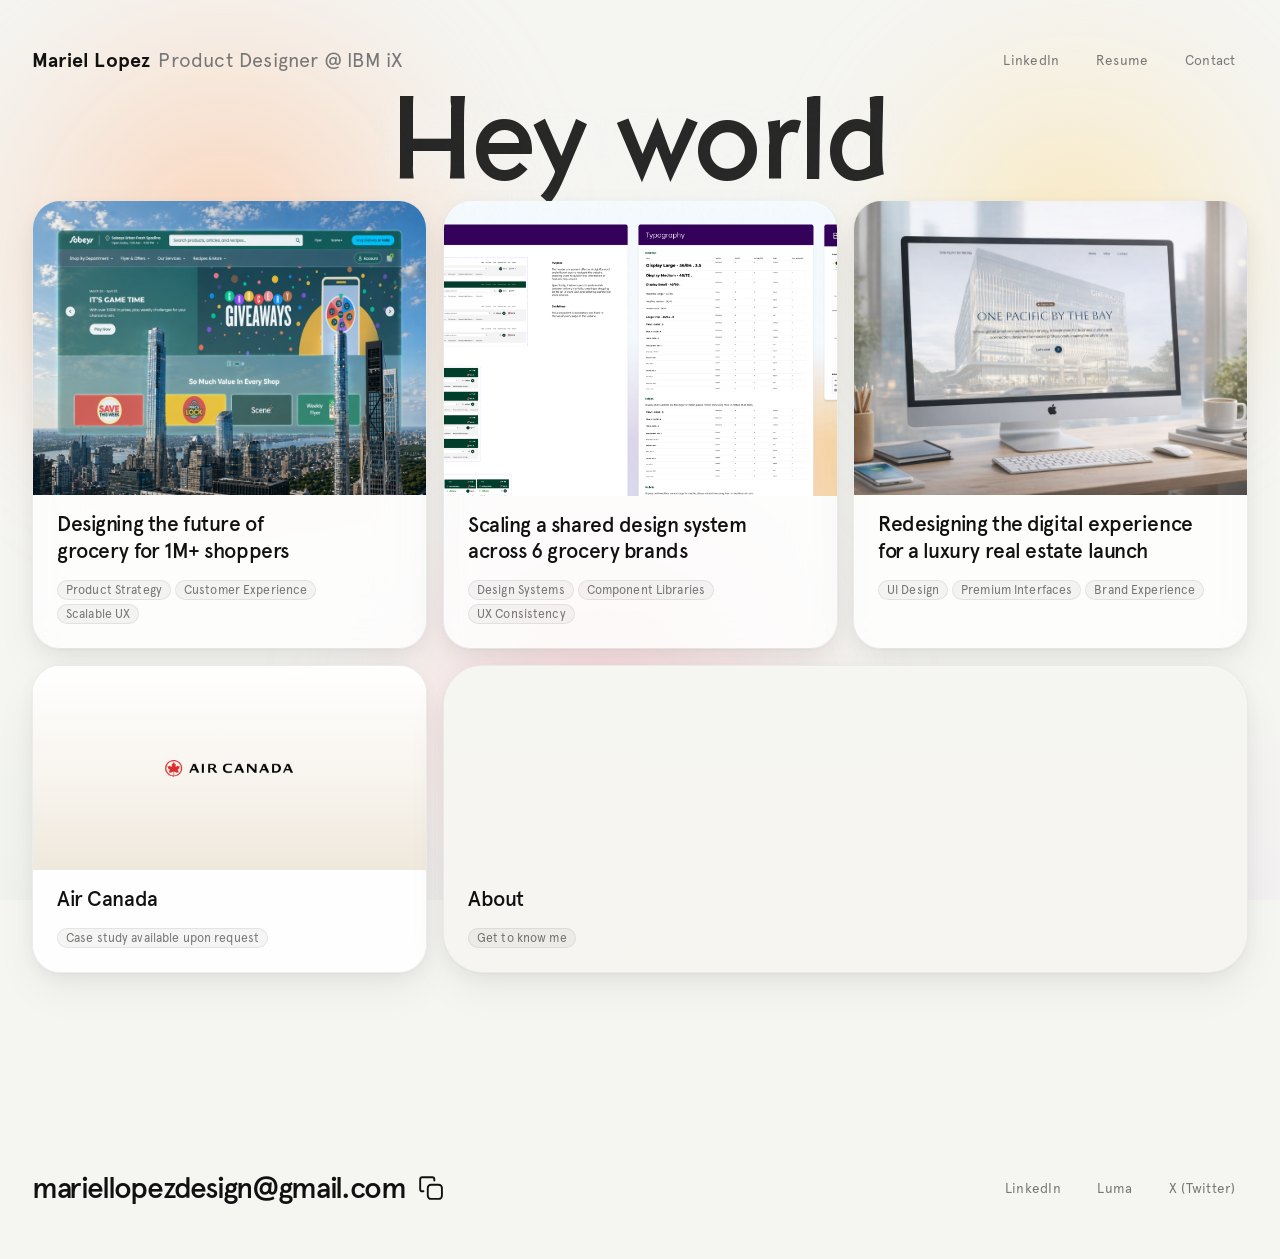
==== commit cfeb418a: "Swap display titles from EB Garamond to Bernhard Gothic URW. Self-host the family and drop the Googl" ====
--- a/index.html
+++ b/index.html
@@ -9,9 +9,6 @@
   <link rel="icon" type="image/png" href="favicon.png" />
   <link rel="apple-touch-icon" sizes="180x180" href="apple-touch-icon.png" />
   <link rel="shortcut icon" href="favicon.png" />
-  <link rel="preconnect" href="https://fonts.googleapis.com" />
-  <link rel="preconnect" href="https://fonts.gstatic.com" crossorigin />
-  <link href="https://fonts.googleapis.com/css2?family=EB+Garamond:wght@400;500;600&display=swap" rel="stylesheet" />
   <link rel="stylesheet" href="fonts.css" />
   <link rel="stylesheet" href="spacing.css" />
   <link rel="stylesheet" href="nav.css" />
@@ -1525,7 +1522,7 @@
       margin-inline: auto;
       padding: 0.02em 0.12em 0;
       box-sizing: content-box;
-      font-family: "EB Garamond", "Times New Roman", Times, serif;
+      font-family: var(--display-serif);
       font-size: clamp(3.25rem, calc((100vw - clamp(3.5rem, 11vw, 9rem)) / 9.25), 11rem);
       font-weight: 500;
       letter-spacing: -0.02em;
--- a/fonts.css
+++ b/fonts.css
@@ -64,6 +64,99 @@
   font-display: swap;
 }
 
+/* Bernhard Gothic URW — display titles */
+
+@font-face {
+  font-family: "Bernhard Gothic URW";
+  src:
+    url("bernhard-gothic-urw/BernhardGothicURW-ExtraLight.woff2") format("woff2"),
+    url("bernhard-gothic-urw/BernhardGothicURW-ExtraLight.woff") format("woff");
+  font-weight: 200;
+  font-style: normal;
+  font-display: swap;
+}
+
+@font-face {
+  font-family: "Bernhard Gothic URW";
+  src:
+    url("bernhard-gothic-urw/BernhardGothicURW-Light.woff2") format("woff2"),
+    url("bernhard-gothic-urw/BernhardGothicURW-Light.woff") format("woff");
+  font-weight: 300;
+  font-style: normal;
+  font-display: swap;
+}
+
+@font-face {
+  font-family: "Bernhard Gothic URW";
+  src:
+    url("bernhard-gothic-urw/BernhardGothicURW-Light.woff2") format("woff2"),
+    url("bernhard-gothic-urw/BernhardGothicURW-Light.woff") format("woff");
+  font-weight: 400;
+  font-style: normal;
+  font-display: swap;
+}
+
+@font-face {
+  font-family: "Bernhard Gothic URW";
+  src:
+    url("bernhard-gothic-urw/BernhardGothicURW-Medium.woff2") format("woff2"),
+    url("bernhard-gothic-urw/BernhardGothicURW-Medium.woff") format("woff");
+  font-weight: 500;
+  font-style: normal;
+  font-display: swap;
+}
+
+@font-face {
+  font-family: "Bernhard Gothic URW";
+  src:
+    url("bernhard-gothic-urw/BernhardGothicURW-Heavy.woff2") format("woff2"),
+    url("bernhard-gothic-urw/BernhardGothicURW-Heavy.woff") format("woff");
+  font-weight: 600;
+  font-style: normal;
+  font-display: swap;
+}
+
+@font-face {
+  font-family: "Bernhard Gothic URW";
+  src:
+    url("bernhard-gothic-urw/BernhardGothicURW-Heavy.woff2") format("woff2"),
+    url("bernhard-gothic-urw/BernhardGothicURW-Heavy.woff") format("woff");
+  font-weight: 700;
+  font-style: normal;
+  font-display: swap;
+}
+
+@font-face {
+  font-family: "Bernhard Gothic URW";
+  src:
+    url("bernhard-gothic-urw/BernhardGothicURW-Heavy.woff2") format("woff2"),
+    url("bernhard-gothic-urw/BernhardGothicURW-Heavy.woff") format("woff");
+  font-weight: 900;
+  font-style: normal;
+  font-display: swap;
+}
+
+@font-face {
+  font-family: "Bernhard Gothic URW";
+  src:
+    url("bernhard-gothic-urw/BernhardGothicURW-ExtraHeavy.woff2") format("woff2"),
+    url("bernhard-gothic-urw/BernhardGothicURW-ExtraHeavy.woff") format("woff");
+  font-weight: 800;
+  font-style: normal;
+  font-display: swap;
+}
+
+@font-face {
+  font-family: "Bernhard Gothic URW";
+  src:
+    url("bernhard-gothic-urw/BernhardGothicURW-Ultra.woff2") format("woff2"),
+    url("bernhard-gothic-urw/BernhardGothicURW-Ultra.woff") format("woff");
+  font-weight: 950;
+  font-style: normal;
+  font-display: swap;
+}
+
 :root {
   --mono-serif: "Apercu Pro", "Helvetica Neue", Helvetica, Geist, Arial, sans-serif;
+  --display-serif: "Bernhard Gothic URW", "Helvetica Neue", Helvetica, Arial, sans-serif;
 }
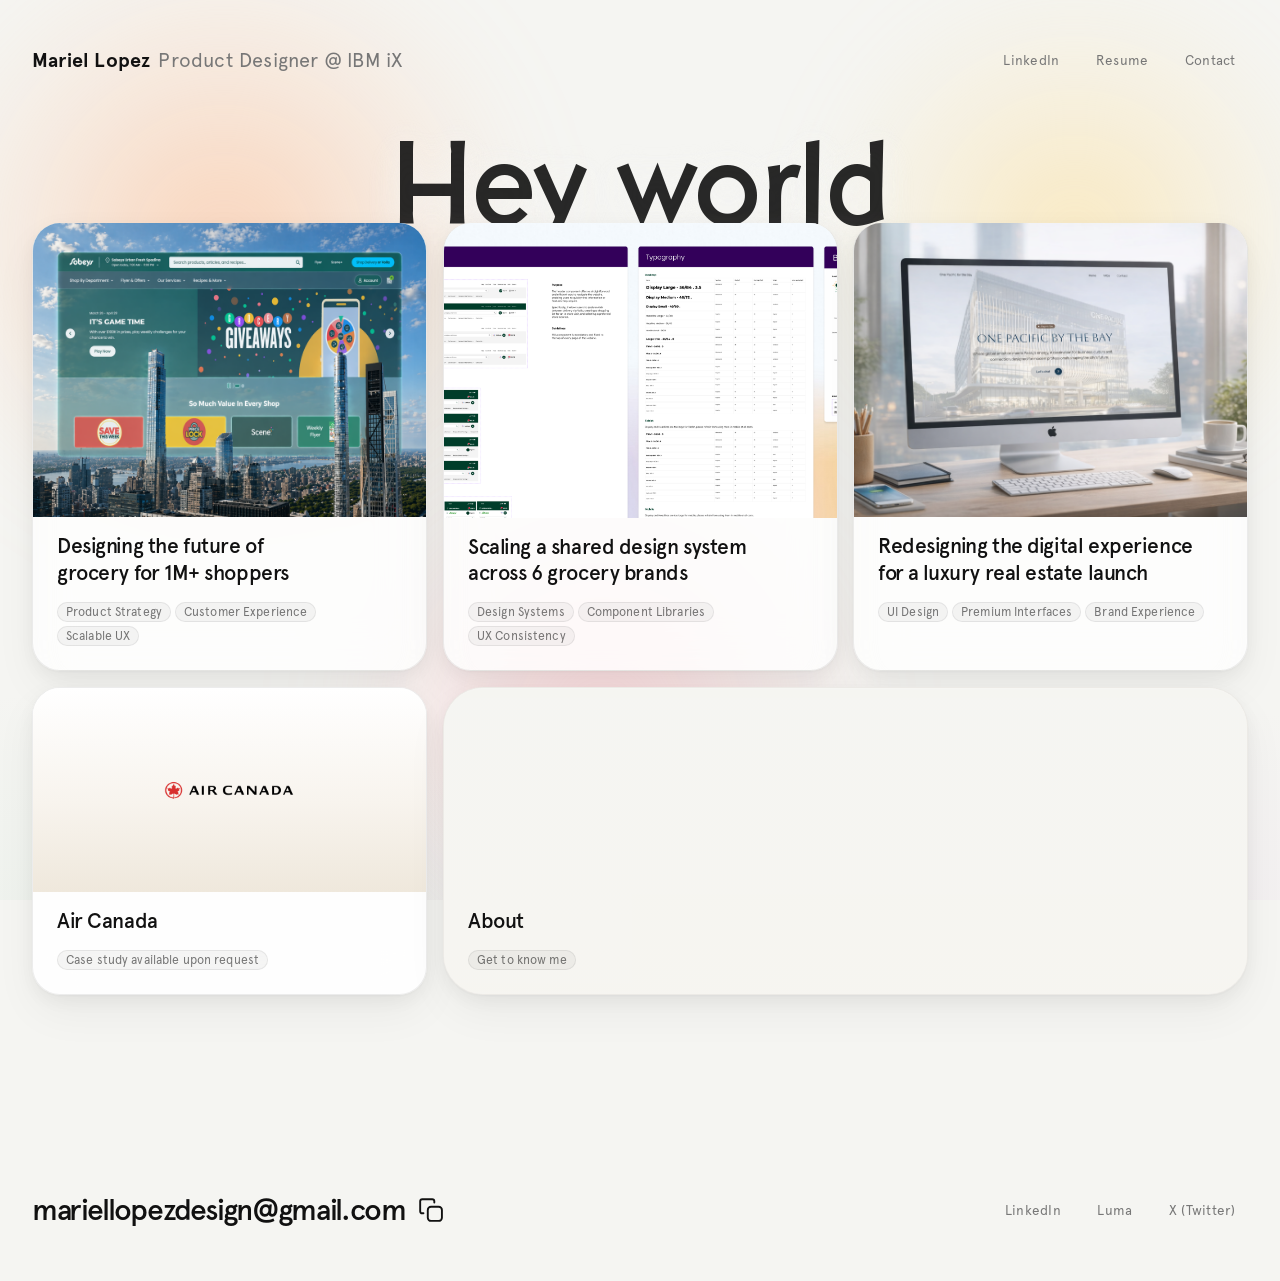
==== commit 2f3d4b40: "Give homepage hover titles room at the top so letterforms are not clipped. Co-authored-by: Cursor <c" ====
--- a/index.html
+++ b/index.html
@@ -18,6 +18,7 @@
   <link rel="stylesheet" href="hover.css" />
   <link rel="stylesheet" href="icons.css" />
   <link rel="stylesheet" href="copy-email.css" />
+  <link rel="stylesheet" href="password-gate.css" />
   <style>
     *, *::before, *::after { box-sizing: border-box; margin: 0; padding: 0; }
     html {
@@ -1488,6 +1489,7 @@
       align-items: flex-start;
       box-sizing: border-box;
       padding-inline: var(--content-pad);
+      padding-top: 0.12em;
     }
 
     /* Gradient mask — sharp top, soft bottom melt into cards (no text blur) */
@@ -1497,7 +1499,8 @@
       max-width: 100%;
       text-align: center;
       overflow: visible;
-      padding: 0.06em 0.18em 0.85em;
+      padding: 0.28em 0.22em 0;
+      margin-bottom: -10px;
       box-sizing: content-box;
       -webkit-mask-image: var(--hero-title-fade);
       mask-image: var(--hero-title-fade);
@@ -1520,13 +1523,13 @@
       width: max-content;
       max-width: 100%;
       margin-inline: auto;
-      padding: 0.02em 0.12em 0;
+      padding: 0.18em 0.16em 0;
       box-sizing: content-box;
       font-family: var(--display-serif);
       font-size: clamp(3.25rem, calc((100vw - clamp(3.5rem, 11vw, 9rem)) / 9.25), 11rem);
       font-weight: 500;
       letter-spacing: -0.02em;
-      line-height: 0.95;
+      line-height: 1.18;
       color: rgba(17, 17, 17, 0.9);
       text-shadow:
         0 -0.06em 0.2em color-mix(in srgb, var(--page-bg) 40%, transparent),
@@ -1554,14 +1557,14 @@
       .hero-title {
         font-size: clamp(2.75rem, calc((100vw - 3rem) / 8.5), 5.5rem);
         white-space: normal;
-        line-height: 1.05;
+        line-height: 1.2;
         text-wrap: balance;
       }
     }
 
     @media (min-width: 986px) and (max-width: 1200px) {
       .hero-title-inner {
-        padding-bottom: 0.72em;
+        padding-bottom: 0;
       }
     }
 
@@ -1574,7 +1577,7 @@
       }
 
       .hero-title-inner {
-        padding-bottom: 0.95em;
+        padding-bottom: 0;
         -webkit-mask-size: 100% 108%;
         mask-size: 100% 108%;
       }
@@ -1599,7 +1602,7 @@
       }
 
       .hero-title-inner {
-        padding-bottom: 1.05em;
+        padding-bottom: 0;
       }
     }
 
@@ -1733,7 +1736,7 @@
       <div class="cards-grid">
 
         <!-- Row 1: Projects -->
-        <a class="project-card project-card--accent-sobeys" href="sobeys.html" data-hover-title="Sobeys">
+        <a class="project-card project-card--accent-sobeys" href="#sobeys" data-protected-href="sobeys.html" data-hover-title="Sobeys" data-password-gate>
           <div class="card-image">
             <img src="sobeys-cover.png" alt="Sobeys" />
           </div>
@@ -1750,7 +1753,7 @@
           </div>
         </a>
 
-        <a class="project-card project-card--accent-design-systems" href="https://www.figma.com/deck/Sec5BHYFpoc6wfvJEchXHn/Sobeys-%7C-Design-system--Public-?node-id=21-3087&viewport=401%2C246%2C0.24&t=h57Xp4S5bA1gz9wt-1&scaling=min-zoom&content-scaling=fixed&page-id=0%3A1" target="_blank" rel="noopener noreferrer" data-hover-title="Design Systems">
+        <a class="project-card project-card--accent-design-systems" href="#design-systems" data-protected-href="https://www.figma.com/deck/Sec5BHYFpoc6wfvJEchXHn/Sobeys-%7C-Design-system--Public-?node-id=21-3087&viewport=401%2C246%2C0.24&t=h57Xp4S5bA1gz9wt-1&scaling=min-zoom&content-scaling=fixed&page-id=0%3A1" data-hover-title="Design Systems" data-password-gate>
           <div class="card-image">
             <img src="ds-cover.png" alt="Design System" />
           </div>
@@ -1839,6 +1842,7 @@
 
   </div>
   <!-- PASSWORD MODAL -->
+  <script src="password-gate.js"></script>
   <script src="external-link.js" defer></script>
   <script src="mailto-links.js" defer></script>
   <script src="transitions.js" defer></script>
--- a/nav.css
+++ b/nav.css
@@ -808,7 +808,7 @@
   /* Homepage title/cards also need nav clearance */
   body.home-page .hero-title-wrapper {
     margin-top: var(--desktop-nav-clearance);
-    padding-top: 0;
+    padding-top: 0.2em;
   }
 
   body.home-page .work-section {
@@ -840,6 +840,7 @@
 
   body.home-page .hero-title-wrapper {
     margin-top: 112px;
+    padding-top: 0.22em;
   }
 }
 
--- a/theme.css
+++ b/theme.css
@@ -107,6 +107,21 @@
   --sobeys-live-ink: #ebe6f5;
   --sobeys-live-bg: rgba(255, 255, 255, 0.08);
   --sobeys-tag-border: rgba(255, 255, 255, 0.22);
+  --ds-ui-border: var(--divider-color);
+  --ds-tab-active: #ebe6f5;
+  --ds-label: rgba(214, 204, 235, 0.55);
+  --ds-ink: #ebe6f5;
+  --ds-ink-strong: #ffffff;
+  --ds-ink-soft: rgba(214, 204, 235, 0.78);
+  --ds-link-underline: rgba(235, 228, 255, 0.45);
+  --ds-bg-mist: rgba(18, 14, 32, 0.92);
+  --ds-ui-chrome: rgba(22, 18, 38, 0.96);
+  --ds-stat-bg: rgba(22, 18, 38, 0.96);
+  --ds-surface-border: rgba(255, 255, 255, 0.09);
+  --ds-visual-border: rgba(255, 255, 255, 0.12);
+  --ds-live-ink: #ebe6f5;
+  --ds-live-bg: rgba(255, 255, 255, 0.08);
+  --ds-tag-border: rgba(255, 255, 255, 0.22);
   --about-ink-muted: rgba(198, 188, 224, 0.55);
   --about-ink-soft: rgba(214, 204, 235, 0.62);
   --about-ink-strong: rgba(235, 228, 255, 0.82);
@@ -157,10 +172,6 @@
   background-attachment: fixed;
 }
 
-#pt-overlay {
-  background: var(--overlay-bg) !important;
-  transition-property: opacity, background-color;
-}
 
 /* ── Nav + footer links ── */
 .nav-contact-link:hover,
@@ -197,11 +208,24 @@
 
 .hero-title-inner {
   max-width: 100% !important;
+  padding-top: 0.32em !important;
+  padding-bottom: 0 !important;
+  margin-bottom: -10px !important;
 }
 
 .big-hover-title,
 .hero-title {
   max-width: 100% !important;
+  -webkit-mask-image: none !important;
+  mask-image: none !important;
+}
+
+body.home-page .big-hover-title,
+body.home-page .hero-title {
+  line-height: 1.18 !important;
+  padding-top: 0.2em !important;
+  padding-bottom: 0 !important;
+  margin-bottom: -10px !important;
 }
 
 /* ── Homepage: hero title ── */
@@ -726,7 +750,7 @@
 }
 
 html.dark-theme .about-photo::after {
-  box-shadow: inset 0 0 0 1px rgba(255, 255, 255, 0.06);
+  display: none;
 }
 
 @media (hover: hover) and (pointer: fine) {
--- a/page-transitions.css
+++ b/page-transitions.css
@@ -1,21 +1,8 @@
-/* Soft gradient wipe — sitewide page transitions */
+/* Soft light blooming from the interaction point (fallback: optical center) */
 
 :root {
-  --pt-duration: 650ms;
-  --pt-ease: cubic-bezier(0.45, 0, 0.55, 1);
-  --pt-wipe-blur: 48px;
-  --pt-wipe-blur-active: 64px;
-  --pt-overlay-opacity-leave: 0.92;
-  --pt-gradient-light:
-    radial-gradient(ellipse 55% 70% at 18% 42%, rgba(232, 210, 190, 0.16) 0%, transparent 68%),
-    radial-gradient(ellipse 50% 60% at 72% 28%, rgba(232, 196, 208, 0.14) 0%, transparent 70%),
-    radial-gradient(ellipse 45% 55% at 48% 78%, rgba(212, 196, 168, 0.12) 0%, transparent 72%),
-    radial-gradient(ellipse 40% 50% at 88% 62%, rgba(248, 246, 242, 0.1) 0%, transparent 75%);
-  --pt-gradient-dark:
-    radial-gradient(ellipse 55% 70% at 18% 42%, rgba(42, 34, 72, 0.18) 0%, transparent 68%),
-    radial-gradient(ellipse 50% 60% at 72% 28%, rgba(61, 53, 104, 0.16) 0%, transparent 70%),
-    radial-gradient(ellipse 45% 55% at 48% 78%, rgba(18, 24, 46, 0.14) 0%, transparent 72%),
-    radial-gradient(ellipse 40% 50% at 88% 62%, rgba(30, 38, 72, 0.12) 0%, transparent 75%);
+  --pt-duration: 700ms;
+  --pt-ease: cubic-bezier(0.25, 0.08, 0.18, 1);
 }
 
 html[data-pt-phase="enter"],
@@ -26,75 +13,113 @@
 #pt-root {
   position: fixed;
   inset: 0;
-  z-index: 9990;
+  z-index: 2147483000;
   pointer-events: none;
   overflow: hidden;
+  contain: strict;
 }
 
 #pt-overlay {
   position: absolute;
   inset: 0;
-  background: var(--overlay-bg, #f5f5f2);
-  opacity: 0;
-  will-change: opacity;
-  transition: opacity var(--pt-duration) var(--pt-ease);
-}
-
+  overflow: hidden;
+  opacity: 0;
+  background: transparent;
+  transition: opacity 280ms var(--pt-ease);
+}
+
+#pt-overlay::after {
+  display: none;
+}
+
+#pt-bloom {
+  position: absolute;
+  top: var(--pt-oy, 38%);
+  left: var(--pt-ox, 50%);
+  width: 150vmax;
+  height: 150vmax;
+  transform: translate3d(-50%, -50%, 0) scale(0.05);
+  transform-origin: center center;
+  border-radius: 50%;
+  background: radial-gradient(
+    circle at 50% 50%,
+    #ffffff 0%,
+    rgba(255, 255, 255, 0.94) 14%,
+    rgba(255, 255, 255, 0.7) 30%,
+    rgba(255, 255, 255, 0.42) 46%,
+    rgba(255, 255, 255, 0.2) 62%,
+    rgba(255, 255, 255, 0.08) 76%,
+    rgba(255, 255, 255, 0.02) 88%,
+    rgba(255, 255, 255, 0) 100%
+  );
+  will-change: transform;
+  backface-visibility: hidden;
+}
+
+#pt-bloom::before,
+#pt-flare,
 #pt-gradient-wipe {
-  position: absolute;
-  top: -18%;
-  left: -35%;
-  width: 85%;
-  height: 136%;
-  background-image: var(--pt-gradient-light);
-  opacity: 0;
-  filter: blur(var(--pt-wipe-blur));
-  will-change: transform, opacity, filter;
-  transform: translate3d(-55%, -4%, 0) skewX(-3deg);
-  transition:
-    transform var(--pt-duration) var(--pt-ease),
-    opacity var(--pt-duration) var(--pt-ease),
-    filter var(--pt-duration) var(--pt-ease);
-}
-
-html.dark-theme #pt-gradient-wipe {
-  background-image: var(--pt-gradient-dark);
-}
-
-/* Leave */
-html[data-pt-phase="leave"] #pt-overlay {
-  opacity: var(--pt-overlay-opacity-leave);
-}
-
-html[data-pt-phase="leave"] #pt-gradient-wipe {
-  opacity: 0.14;
-  filter: blur(var(--pt-wipe-blur-active));
-  transform: translate3d(115%, 2%, 0) skewX(-3deg);
-}
-
-html[data-pt-phase="leave"] .pt-page-surface,
-html[data-pt-phase="leave"] .home-hero-mono.navbar,
-html[data-pt-phase="leave"] .page,
-html[data-pt-phase="leave"] .about-main,
-html[data-pt-phase="leave"] .etc-main,
-html[data-pt-phase="leave"] .project-page-container,
-html[data-pt-phase="leave"] .site-bottom {
-  opacity: 0;
-  transform: translate3d(0, 6px, 0);
-  transition:
-    opacity 280ms var(--pt-ease),
-    transform 280ms var(--pt-ease);
-}
-
-/* Enter — initial cover */
-html[data-pt-phase="enter"] #pt-overlay {
+  display: none;
+}
+
+html[data-pt-phase="leave"] #pt-overlay,
+html[data-pt-loading="1"] #pt-overlay {
   opacity: 1;
 }
 
-html[data-pt-phase="enter"] #pt-gradient-wipe {
-  opacity: 0.12;
-  filter: blur(var(--pt-wipe-blur));
-  transform: translate3d(-55%, -4%, 0) skewX(-3deg);
+html.pt-from-nav[data-pt-phase="enter"] #pt-overlay {
+  opacity: 1;
+  transition: none;
+}
+
+html[data-pt-phase="leave"] #pt-bloom,
+html[data-pt-loading="1"] #pt-bloom {
+  animation: pt-bloom-expand var(--pt-duration) cubic-bezier(0.16, 0.84, 0.32, 1) forwards;
+}
+
+html.pt-from-nav[data-pt-phase="enter"] #pt-bloom {
+  transform: translate3d(-50%, -50%, 0) scale(2.35);
+  animation: none;
+}
+
+html[data-pt-phase="enter-wipe"] #pt-overlay {
+  opacity: 0;
+  transition: opacity 480ms var(--pt-ease);
+}
+
+html[data-pt-phase="enter-wipe"] #pt-bloom {
+  transform: translate3d(-50%, -50%, 0) scale(2.35);
+}
+
+html[data-pt-phase="enter-settle"] #pt-overlay,
+html[data-pt-phase="idle"] #pt-overlay {
+  opacity: 0;
+  transition: none;
+}
+
+html[data-pt-phase="enter-settle"] #pt-bloom,
+html[data-pt-phase="idle"] #pt-bloom {
+  animation: none;
+  transition: none;
+  transform: translate3d(-50%, -50%, 0) scale(0.05);
+}
+
+@keyframes pt-bloom-expand {
+  0% {
+    transform: translate3d(-50%, -50%, 0) scale(0.05);
+  }
+  24% {
+    transform: translate3d(-50%, -50%, 0) scale(0.62);
+  }
+  52% {
+    transform: translate3d(-50%, -50%, 0) scale(1.28);
+  }
+  78% {
+    transform: translate3d(-50%, -50%, 0) scale(1.92);
+  }
+  100% {
+    transform: translate3d(-50%, -50%, 0) scale(2.35);
+  }
 }
 
 html[data-pt-phase="enter"] .pt-page-surface,
@@ -105,31 +130,15 @@
 html[data-pt-phase="enter"] .project-page-container,
 html[data-pt-phase="enter"] .site-bottom {
   opacity: 0;
-  transform: translate3d(0, 8px, 0);
-}
-
-/* Enter — wipe sweep */
-html[data-pt-phase="enter-wipe"] #pt-gradient-wipe {
-  opacity: 0.16;
-  filter: blur(var(--pt-wipe-blur-active));
-  transform: translate3d(115%, 2%, 0) skewX(-3deg);
-}
-
-html[data-pt-phase="enter-wipe"] #pt-overlay {
-  opacity: 0.35;
-}
-
-/* Enter — settle */
-html[data-pt-phase="enter-settle"] #pt-overlay {
-  opacity: 0;
-}
-
-html[data-pt-phase="enter-settle"] #pt-gradient-wipe {
-  opacity: 0;
-  filter: blur(var(--pt-wipe-blur));
-  transform: translate3d(125%, 4%, 0) skewX(-3deg);
-}
-
+}
+
+html[data-pt-phase="enter-wipe"] .pt-page-surface,
+html[data-pt-phase="enter-wipe"] .home-hero-mono.navbar,
+html[data-pt-phase="enter-wipe"] .page,
+html[data-pt-phase="enter-wipe"] .about-main,
+html[data-pt-phase="enter-wipe"] .etc-main,
+html[data-pt-phase="enter-wipe"] .project-page-container,
+html[data-pt-phase="enter-wipe"] .site-bottom,
 html[data-pt-phase="enter-settle"] .pt-page-surface,
 html[data-pt-phase="enter-settle"] .home-hero-mono.navbar,
 html[data-pt-phase="enter-settle"] .page,
@@ -145,10 +154,8 @@
 html[data-pt-phase="idle"] .project-page-container,
 html[data-pt-phase="idle"] .site-bottom {
   opacity: 1;
-  transform: translate3d(0, 0, 0);
-  transition:
-    opacity 420ms var(--pt-ease),
-    transform 420ms var(--pt-ease);
+  transform: none;
+  transition: opacity 520ms var(--pt-ease);
 }
 
 .pt-page-surface,
@@ -158,7 +165,7 @@
 .etc-main,
 .project-page-container,
 .site-bottom {
-  will-change: opacity, transform;
+  will-change: opacity;
 }
 
 html[data-pt-phase="idle"] .pt-page-surface,
@@ -171,29 +178,28 @@
   will-change: auto;
 }
 
-/* Subtle stagger for sections/cards inside entering surfaces */
 html[data-pt-phase="enter-settle"] .cards-grid .project-card,
 html[data-pt-phase="enter-settle"] .about-main > .about-lead,
 html[data-pt-phase="enter-settle"] .about-main > .about-photos,
 html[data-pt-phase="enter-settle"] .stat-card,
 html[data-pt-phase="enter-settle"] .case-content > div[id^="case-"] {
   opacity: 0;
-  transform: translate3d(0, 8px, 0);
-  animation: pt-child-in 480ms var(--pt-ease) forwards;
+  transform: translate3d(0, 6px, 0);
+  animation: pt-child-in 640ms var(--pt-ease) forwards;
 }
 
 html[data-pt-phase="enter-settle"] .cards-grid .project-card:nth-child(1),
 html[data-pt-phase="enter-settle"] .about-main > .about-lead,
-html[data-pt-phase="enter-settle"] .stat-card:nth-child(1) { animation-delay: 60ms; }
+html[data-pt-phase="enter-settle"] .stat-card:nth-child(1) { animation-delay: 80ms; }
 html[data-pt-phase="enter-settle"] .cards-grid .project-card:nth-child(2),
 html[data-pt-phase="enter-settle"] .about-main > .about-photos,
-html[data-pt-phase="enter-settle"] .stat-card:nth-child(2) { animation-delay: 100ms; }
+html[data-pt-phase="enter-settle"] .stat-card:nth-child(2) { animation-delay: 130ms; }
 html[data-pt-phase="enter-settle"] .cards-grid .project-card:nth-child(3),
-html[data-pt-phase="enter-settle"] .stat-card:nth-child(3) { animation-delay: 140ms; }
+html[data-pt-phase="enter-settle"] .stat-card:nth-child(3) { animation-delay: 180ms; }
 html[data-pt-phase="enter-settle"] .cards-grid .project-card:nth-child(n+4),
 html[data-pt-phase="enter-settle"] .stat-card:nth-child(n+4),
 html[data-pt-phase="enter-settle"] .case-content > div[id^="case-"]:nth-child(n) {
-  animation-delay: 180ms;
+  animation-delay: 230ms;
 }
 
 @keyframes pt-child-in {
@@ -203,39 +209,33 @@
   }
 }
 
-/* Reduced motion */
 @media (prefers-reduced-motion: reduce) {
   :root {
-    --pt-duration: 120ms;
-    --pt-wipe-blur: 0;
-    --pt-wipe-blur-active: 0;
-  }
-
-  #pt-gradient-wipe {
+    --pt-duration: 140ms;
+  }
+
+  #pt-bloom,
+  #pt-flare,
+  #pt-overlay::after {
     display: none;
+  }
+
+  #pt-overlay {
+    background: #ffffff;
+    opacity: 0;
+    transition: opacity 0.14s ease;
   }
 
   html[data-pt-phase="leave"] #pt-overlay,
   html[data-pt-phase="enter"] #pt-overlay,
-  html[data-pt-phase="enter-settle"] #pt-overlay {
+  html[data-pt-loading="1"] #pt-overlay {
     opacity: 1;
-    transition-duration: 0.1s;
-  }
-
+  }
+
+  html[data-pt-phase="enter-wipe"] #pt-overlay,
   html[data-pt-phase="enter-settle"] #pt-overlay,
   html[data-pt-phase="idle"] #pt-overlay {
     opacity: 0;
-  }
-
-  .pt-page-surface,
-  .home-hero-mono.navbar,
-  .page,
-  .about-main,
-  .etc-main,
-  .project-page-container,
-  .site-bottom {
-    transition-duration: 0.1s !important;
-    transition-delay: 0ms !important;
   }
 
   html[data-pt-phase="enter-settle"] .cards-grid .project-card,
--- a/password-gate.css
+++ b/password-gate.css
@@ -0,0 +1,206 @@
+/* Password gate modal — matches site light aesthetic */
+
+.pw-modal {
+  position: fixed;
+  inset: 0;
+  z-index: 10060;
+  display: flex;
+  align-items: center;
+  justify-content: center;
+  padding:
+    max(20px, env(safe-area-inset-top, 0px))
+    max(20px, env(safe-area-inset-right, 0px))
+    max(20px, env(safe-area-inset-bottom, 0px))
+    max(20px, env(safe-area-inset-left, 0px));
+}
+
+.pw-modal[hidden] {
+  display: none !important;
+}
+
+.pw-modal__backdrop {
+  position: absolute;
+  inset: 0;
+  background: color-mix(in srgb, var(--page-bg, #f5f5f2) 55%, rgba(17, 17, 17, 0.28));
+  backdrop-filter: blur(18px) saturate(1.05);
+  -webkit-backdrop-filter: blur(18px) saturate(1.05);
+  opacity: 0;
+  transition: opacity 0.32s cubic-bezier(0.22, 1, 0.36, 1);
+}
+
+.pw-modal.is-open .pw-modal__backdrop {
+  opacity: 1;
+}
+
+.pw-modal__panel {
+  position: relative;
+  z-index: 1;
+  width: min(100%, 22.5rem);
+  padding: clamp(1.75rem, 4vw, 2.25rem);
+  background: var(--page-bg, #f5f5f2);
+  border: 1px solid rgba(0, 0, 0, 0.08);
+  border-radius: 20px;
+  box-shadow: 0 24px 60px rgba(17, 17, 17, 0.12);
+  color: var(--page-ink, #111);
+  font-family: var(--mono-serif, "Apercu Pro", "Helvetica Neue", Helvetica, Arial, sans-serif);
+  opacity: 0;
+  transform: translate3d(0, 14px, 0);
+  transition:
+    opacity 0.36s cubic-bezier(0.22, 1, 0.36, 1),
+    transform 0.36s cubic-bezier(0.22, 1, 0.36, 1);
+}
+
+.pw-modal.is-open .pw-modal__panel {
+  opacity: 1;
+  transform: none;
+}
+
+.pw-modal__eyebrow {
+  margin: 0 0 0.55rem;
+  font-size: 0.72rem;
+  font-weight: 500;
+  letter-spacing: 0.12em;
+  text-transform: uppercase;
+  color: rgba(17, 17, 17, 0.42);
+}
+
+.pw-modal__title {
+  margin: 0 0 0.55rem;
+  font-family: var(--display-serif, "Bernhard Gothic URW", "Helvetica Neue", Helvetica, Arial, sans-serif);
+  font-size: clamp(1.65rem, 4vw, 2rem);
+  font-weight: 500;
+  letter-spacing: -0.02em;
+  line-height: 1.1;
+  color: var(--page-ink, #111);
+}
+
+.pw-modal__copy {
+  margin: 0 0 1.35rem;
+  font-size: 0.95rem;
+  font-weight: 400;
+  line-height: 1.5;
+  letter-spacing: -0.01em;
+  color: rgba(17, 17, 17, 0.58);
+}
+
+.pw-modal__label {
+  position: absolute;
+  width: 1px;
+  height: 1px;
+  padding: 0;
+  margin: -1px;
+  overflow: hidden;
+  clip: rect(0, 0, 0, 0);
+  white-space: nowrap;
+  border: 0;
+}
+
+.pw-modal__input {
+  display: block;
+  width: 100%;
+  margin: 0 0 0.65rem;
+  padding: 0.85rem 1rem;
+  border: 1px solid rgba(0, 0, 0, 0.12);
+  border-radius: 12px;
+  background: rgba(255, 255, 255, 0.72);
+  color: var(--page-ink, #111);
+  font-family: inherit;
+  font-size: 1rem;
+  letter-spacing: 0.08em;
+  outline: none;
+  transition:
+    border-color 0.2s ease,
+    box-shadow 0.2s ease,
+    background 0.2s ease;
+}
+
+.pw-modal__input::placeholder {
+  color: rgba(17, 17, 17, 0.32);
+  letter-spacing: 0.02em;
+}
+
+.pw-modal__input:focus {
+  border-color: rgba(17, 17, 17, 0.35);
+  box-shadow: 0 0 0 3px rgba(17, 17, 17, 0.06);
+  background: #fff;
+}
+
+.pw-modal__input.is-invalid {
+  border-color: rgba(140, 40, 40, 0.45);
+  box-shadow: 0 0 0 3px rgba(140, 40, 40, 0.08);
+}
+
+.pw-modal__error {
+  min-height: 1.25rem;
+  margin: 0 0 1.15rem;
+  font-size: 0.85rem;
+  line-height: 1.35;
+  color: #8c2828;
+  opacity: 0;
+  transition: opacity 0.2s ease;
+}
+
+.pw-modal__error.is-visible {
+  opacity: 1;
+}
+
+.pw-modal__actions {
+  display: flex;
+  align-items: center;
+  justify-content: flex-end;
+  gap: 0.75rem;
+}
+
+.pw-modal__btn {
+  appearance: none;
+  margin: 0;
+  border: none;
+  background: none;
+  font-family: inherit;
+  font-size: 0.95rem;
+  font-weight: 500;
+  letter-spacing: -0.01em;
+  cursor: pointer;
+  transition: opacity 0.2s ease, color 0.2s ease, background 0.2s ease;
+}
+
+.pw-modal__btn--ghost {
+  padding: 0.7rem 0.9rem;
+  color: rgba(17, 17, 17, 0.5);
+}
+
+.pw-modal__btn--ghost:hover {
+  color: var(--page-ink, #111);
+}
+
+.pw-modal__btn--primary {
+  padding: 0.7rem 1.15rem;
+  border-radius: 999px;
+  background: var(--page-ink, #111);
+  color: #f5f5f2;
+}
+
+.pw-modal__btn--primary:hover {
+  opacity: 0.88;
+}
+
+.pw-modal__btn:focus-visible {
+  outline: 1px solid rgba(17, 17, 17, 0.35);
+  outline-offset: 3px;
+}
+
+body.pw-modal-open {
+  overflow: hidden;
+}
+
+@media (prefers-reduced-motion: reduce) {
+  .pw-modal__backdrop,
+  .pw-modal__panel,
+  .pw-modal__error {
+    transition: none;
+  }
+
+  .pw-modal__panel {
+    transform: none;
+  }
+}
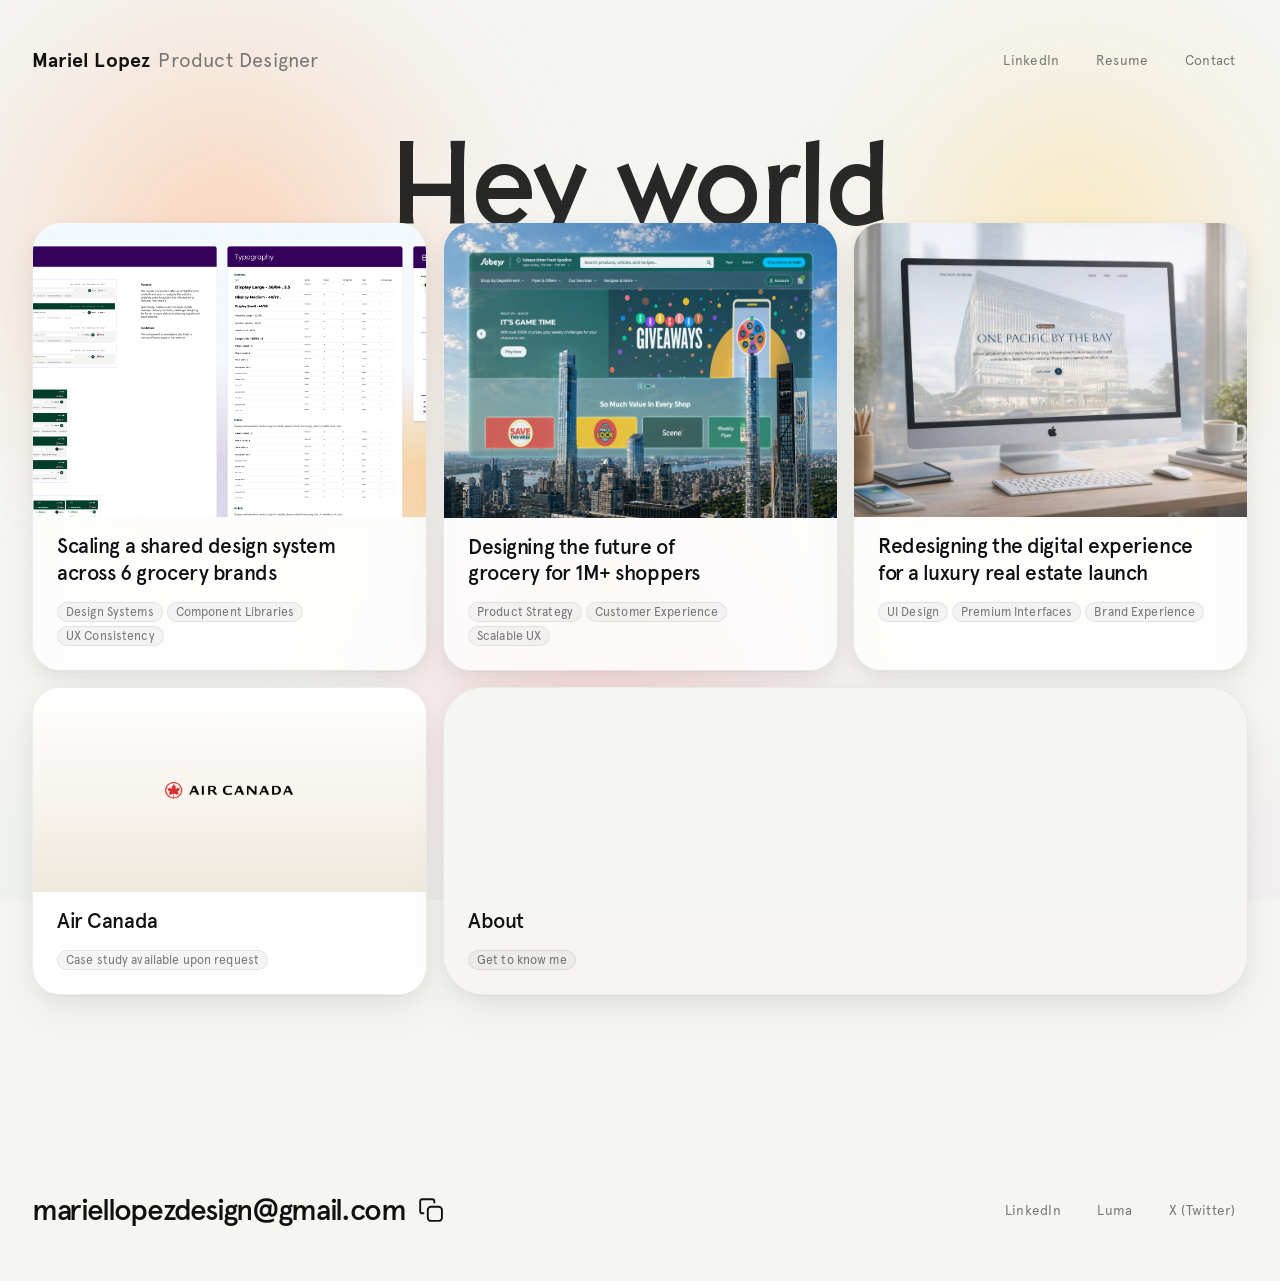
==== commit 6677cdf2: "Publish the Design Systems case study and lead with it on the homepage. Drop the IBM iX line from th" ====
--- a/index.html
+++ b/index.html
@@ -1714,7 +1714,7 @@
                 <span class="mono-logo-original">Mariel Lopez</span>
                 <span class="mono-logo-clone" aria-hidden="true">Mariel Lopez</span>
               </span>
-            </a><span class="hero-rotating">Product Designer @&nbsp;<a class="hero-rotating-link link-with-arrow" href="https://www.ibm.com/consulting/ibmix" target="_blank" rel="noopener noreferrer"><span class="hero-rotating-link-label">IBM iX</span><svg class="arrow" xmlns="http://www.w3.org/2000/svg" viewBox="5 5 14 14" fill="none" stroke="currentColor" stroke-linecap="round" stroke-linejoin="round" aria-hidden="true"><path d="M7 7h10v10"/><path d="M7 17 17 7"/></svg></a></span>
+            </a><span class="hero-rotating">Product Designer</span>
           </h1>
         </div>
         <div class="nav-right">
@@ -1736,6 +1736,23 @@
       <div class="cards-grid">
 
         <!-- Row 1: Projects -->
+        <a class="project-card project-card--accent-design-systems" href="#design-systems" data-protected-href="designsystems.html" data-hover-title="Design Systems" data-password-gate>
+          <div class="card-image">
+            <img src="ds-cover.png" alt="Design System" />
+          </div>
+          <div class="card-footer link-hover">
+            <div class="card-title-wrap">
+              <span class="card-title-original">Scaling a shared design system across 6 grocery brands</span>
+              <span class="card-title-clone" aria-hidden="true">Scaling a shared design system across 6 grocery brands</span>
+            </div>
+            <div class="card-tags">
+              <span class="card-pill">Design Systems</span>
+              <span class="card-pill">Component Libraries</span>
+              <span class="card-pill">UX Consistency</span>
+            </div>
+          </div>
+        </a>
+
         <a class="project-card project-card--accent-sobeys" href="#sobeys" data-protected-href="sobeys.html" data-hover-title="Sobeys" data-password-gate>
           <div class="card-image">
             <img src="sobeys-cover.png" alt="Sobeys" />
@@ -1749,23 +1766,6 @@
               <span class="card-pill">Product Strategy</span>
               <span class="card-pill">Customer Experience</span>
               <span class="card-pill">Scalable UX</span>
-            </div>
-          </div>
-        </a>
-
-        <a class="project-card project-card--accent-design-systems" href="#design-systems" data-protected-href="https://www.figma.com/deck/Sec5BHYFpoc6wfvJEchXHn/Sobeys-%7C-Design-system--Public-?node-id=21-3087&viewport=401%2C246%2C0.24&t=h57Xp4S5bA1gz9wt-1&scaling=min-zoom&content-scaling=fixed&page-id=0%3A1" data-hover-title="Design Systems" data-password-gate>
-          <div class="card-image">
-            <img src="ds-cover.png" alt="Design System" />
-          </div>
-          <div class="card-footer link-hover">
-            <div class="card-title-wrap">
-              <span class="card-title-original">Scaling a shared design system across 6 grocery brands</span>
-              <span class="card-title-clone" aria-hidden="true">Scaling a shared design system across 6 grocery brands</span>
-            </div>
-            <div class="card-tags">
-              <span class="card-pill">Design Systems</span>
-              <span class="card-pill">Component Libraries</span>
-              <span class="card-pill">UX Consistency</span>
             </div>
           </div>
         </a>
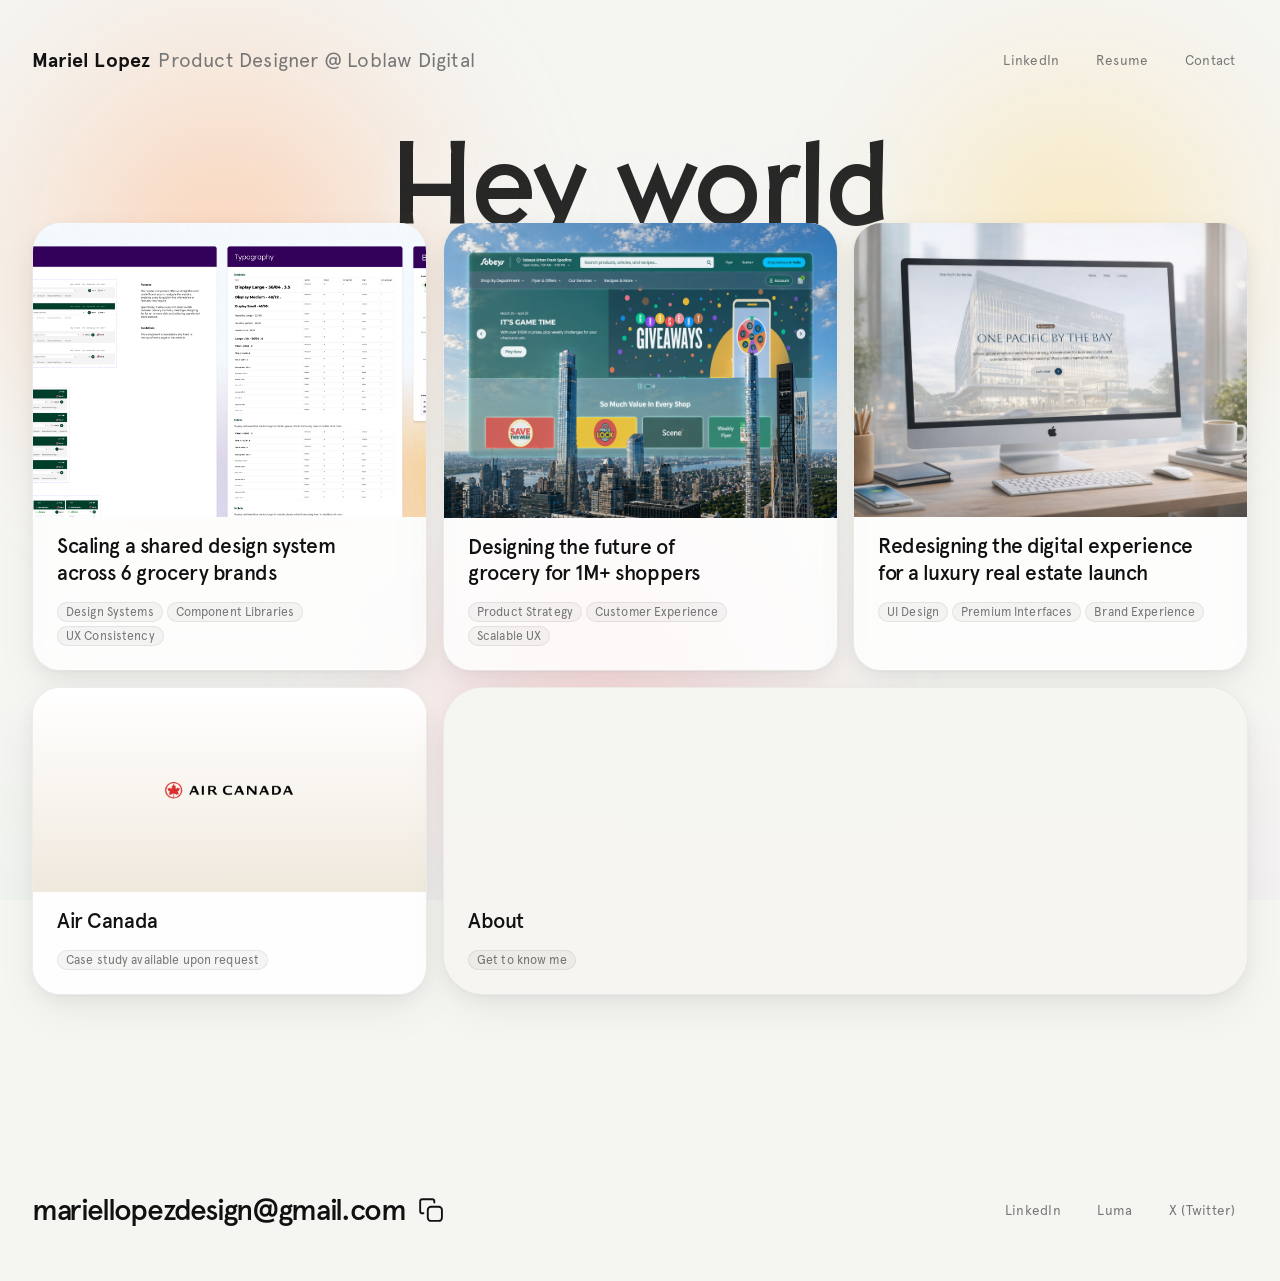
==== commit 706fd820: "Present current work at Loblaw Digital on the homepage and About. Co-authored-by: Cursor <cursoragen" ====
--- a/index.html
+++ b/index.html
@@ -1714,7 +1714,7 @@
                 <span class="mono-logo-original">Mariel Lopez</span>
                 <span class="mono-logo-clone" aria-hidden="true">Mariel Lopez</span>
               </span>
-            </a><span class="hero-rotating">Product Designer</span>
+            </a><span class="hero-rotating">Product Designer @ <a class="hero-rotating-link link-with-arrow" href="https://loblawdigital.co/" target="_blank" rel="noopener noreferrer"><span class="hero-rotating-link-label">Loblaw Digital</span><svg class="arrow" xmlns="http://www.w3.org/2000/svg" viewBox="5 5 14 14" fill="none" stroke="currentColor" stroke-linecap="round" stroke-linejoin="round" aria-hidden="true"><path d="M7 7h10v10"/><path d="M7 17 17 7"/></svg></a></span>
           </h1>
         </div>
         <div class="nav-right">
--- a/nav.css
+++ b/nav.css
@@ -234,8 +234,7 @@
 }
 
 .hero-rotating {
-  display: inline-flex;
-  align-items: baseline;
+  display: inline;
   margin: 0;
   color: var(--nav-muted);
   font-weight: var(--nav-meta-weight);
--- a/hover.css
+++ b/hover.css
@@ -74,7 +74,7 @@
 
 .hero-rotating-link:hover,
 .hero-rotating-link:focus-visible {
-  color: var(--hover-color);
+  color: var(--nav-ink);
 }
 
 /* ── Rolling links ── */
